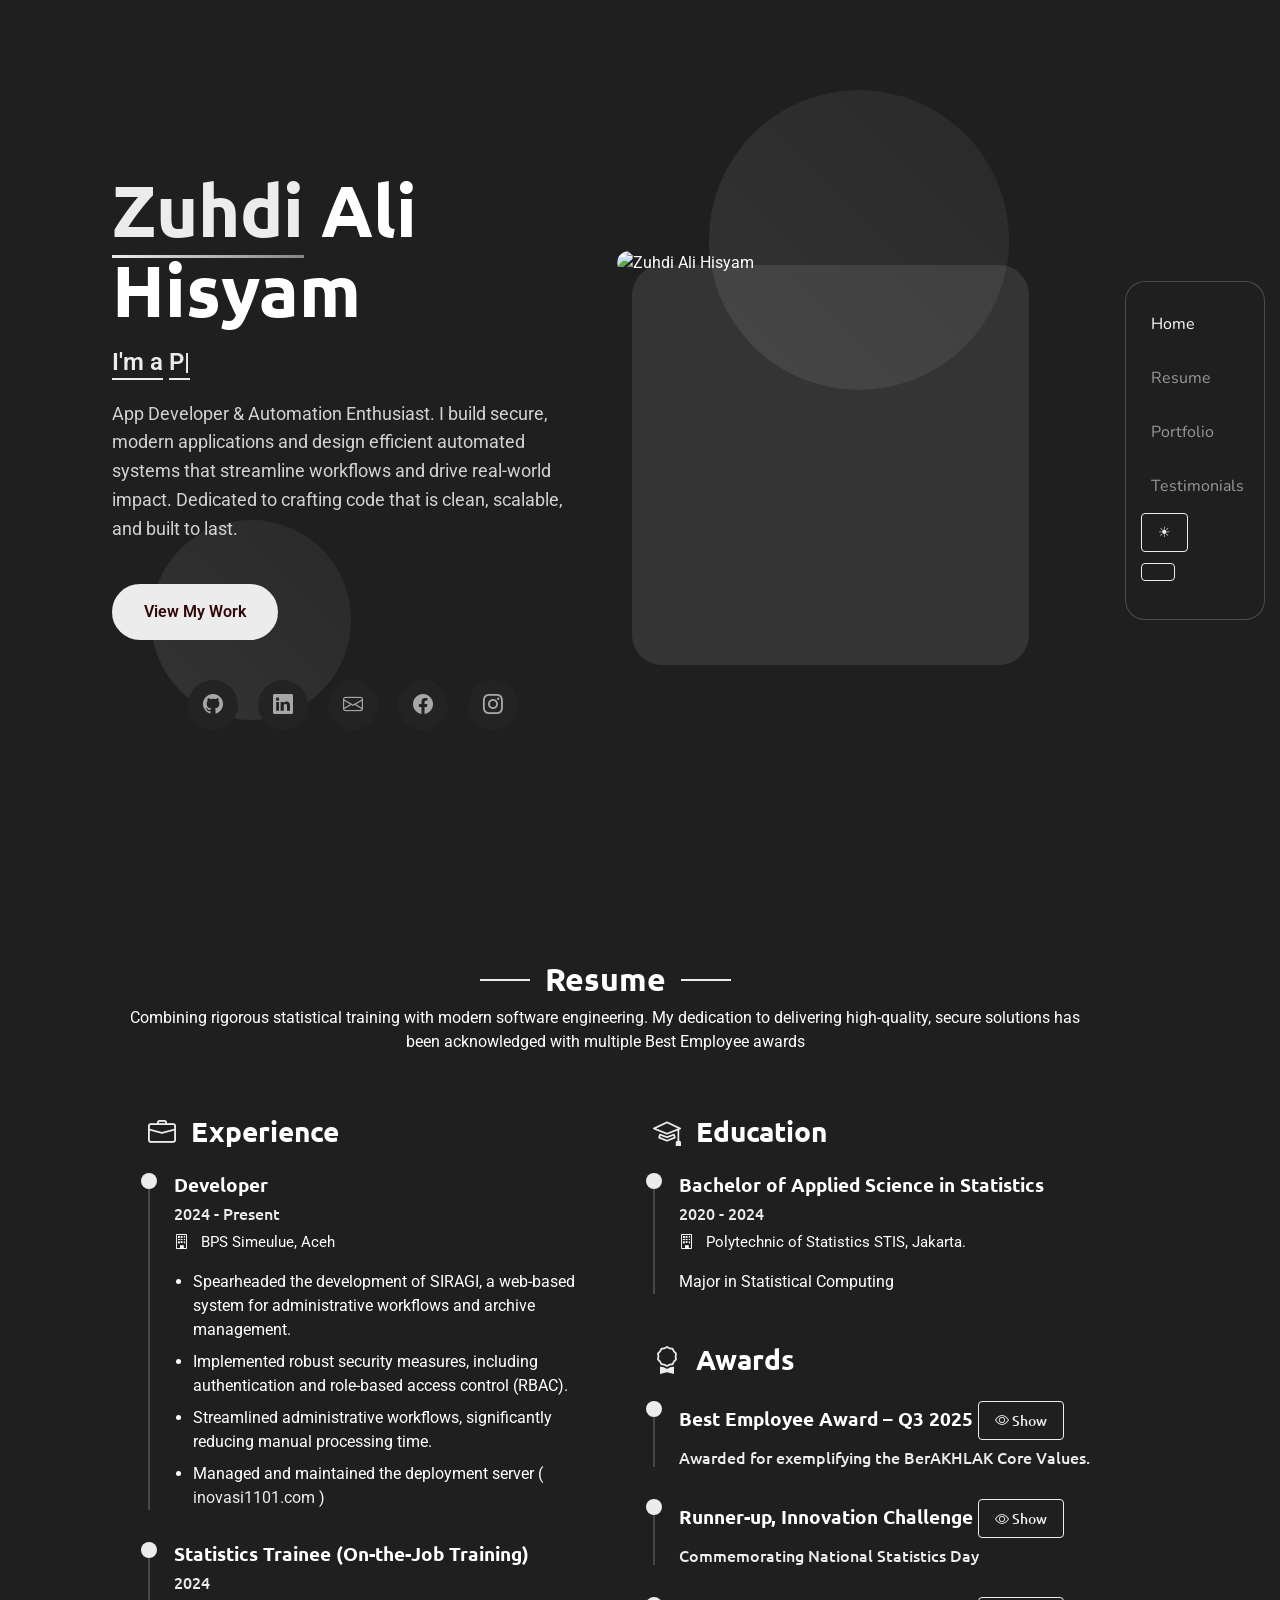
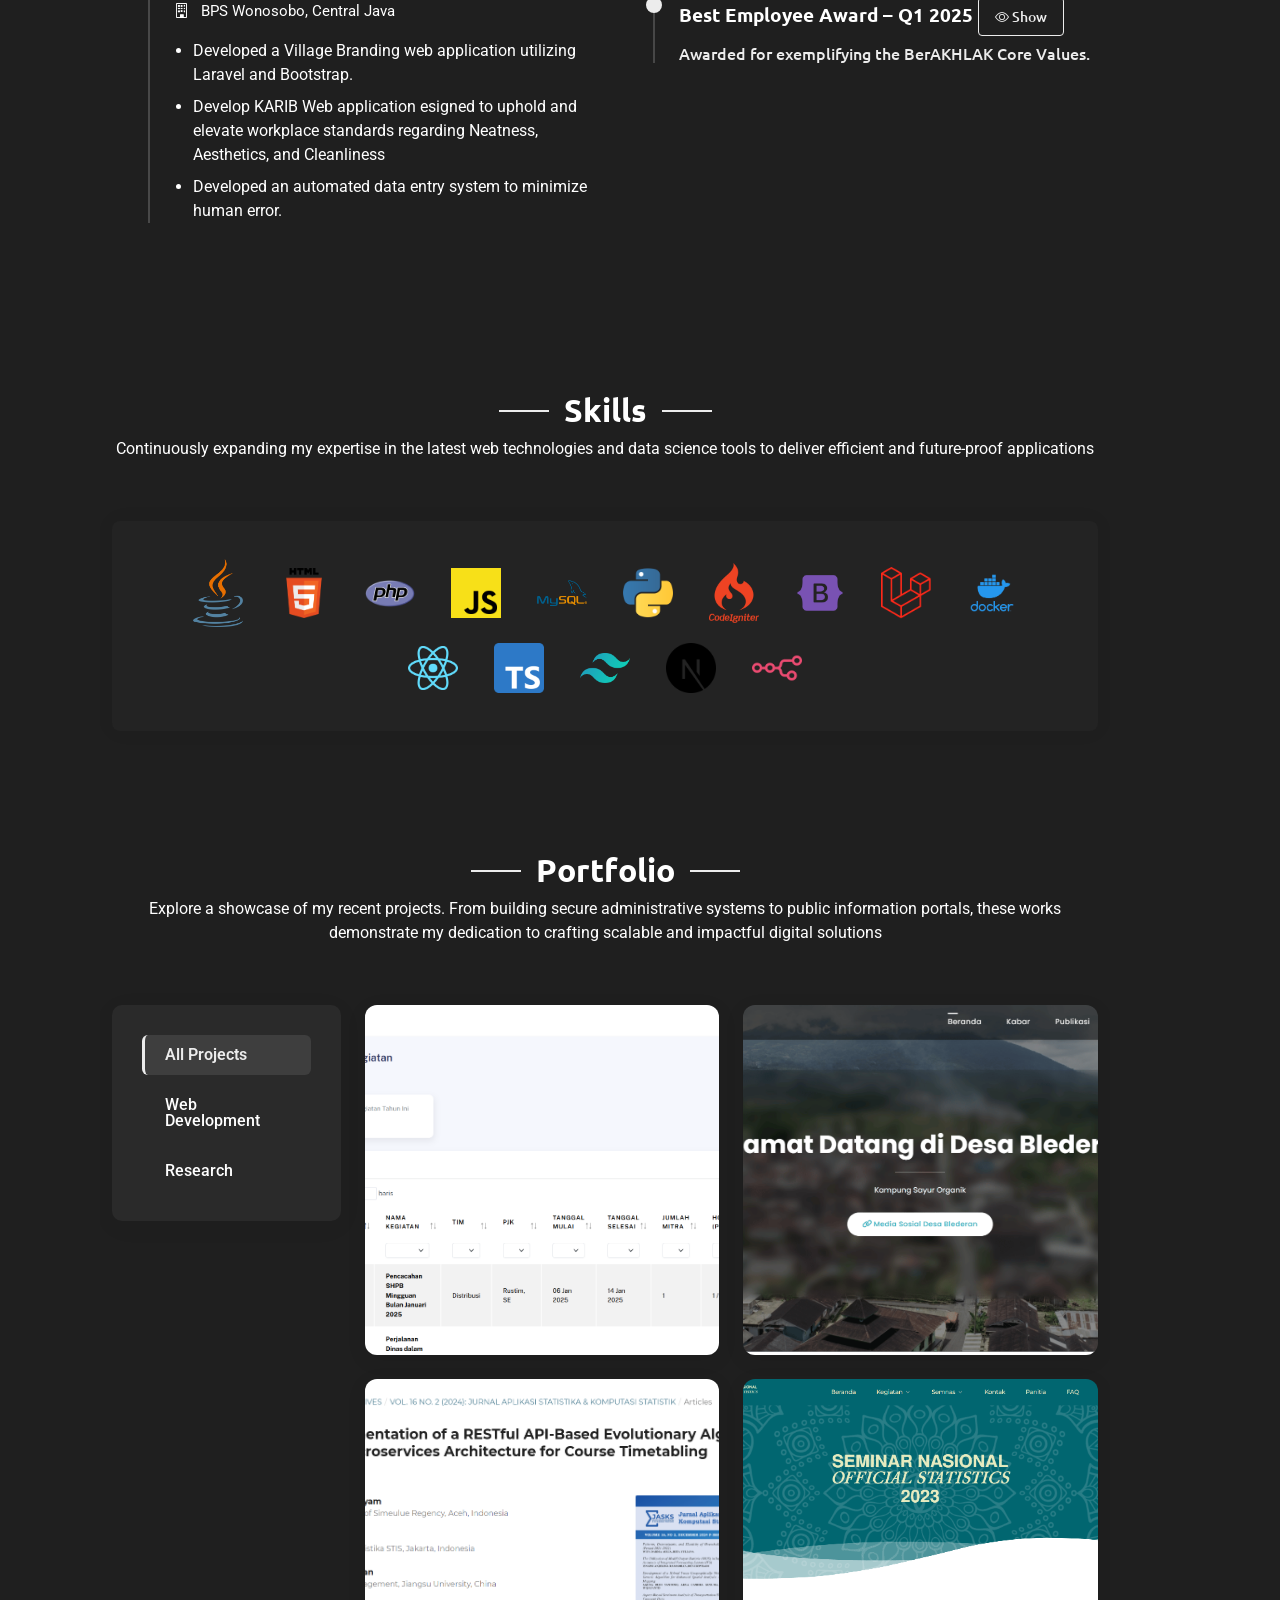
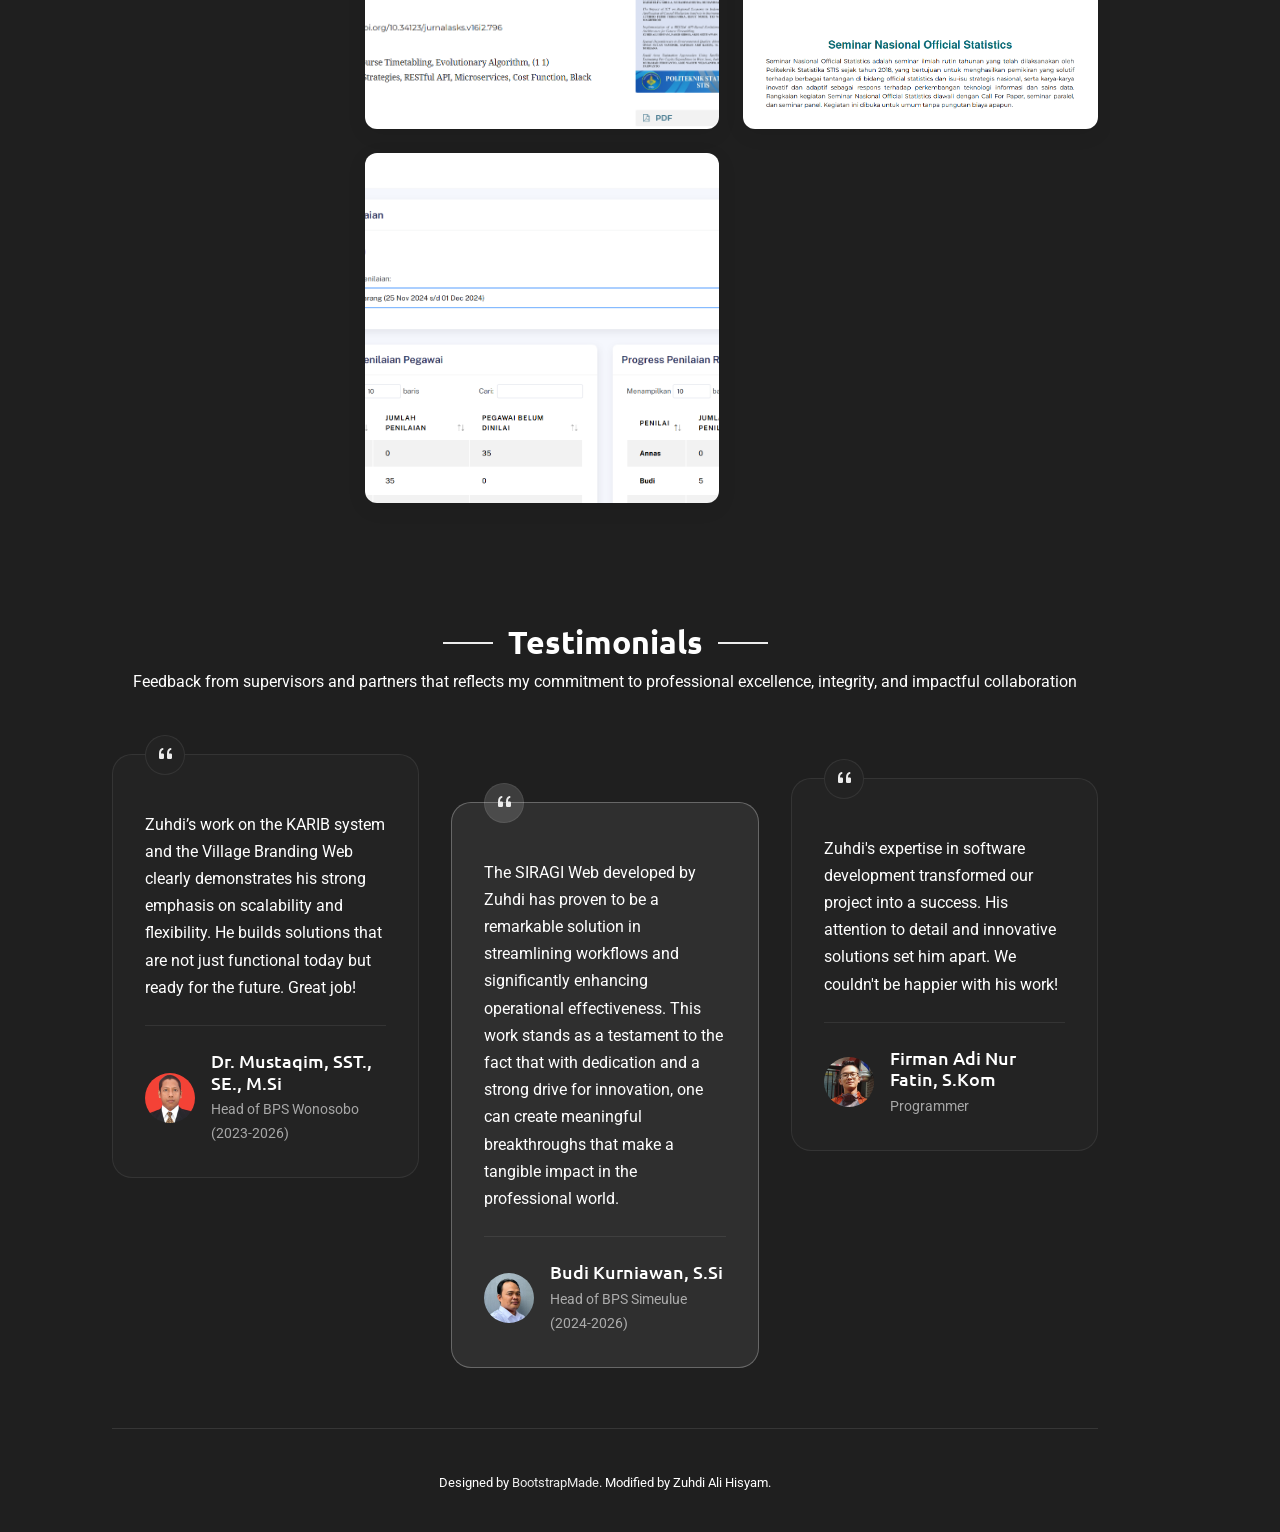
==== index.html @ fedba61b "navbar to the right" ====
<!doctype html>
<html lang="en">
  <head>
    <meta charset="utf-8" />
    <meta content="width=device-width, initial-scale=1.0" name="viewport" />
    <title data-i18n="portfolio_title">Portfolio Zuhdi Ali Hisyam</title>
    <meta name="description" content="" />
    <meta name="keywords" content="" />

    <!-- Favicons -->
    <link href="assets/img/favicon.png" rel="icon" />
    <link href="assets/img/apple-touch-icon.png" rel="apple-touch-icon" />

    <!-- Fonts -->
    <link href="https://fonts.googleapis.com" rel="preconnect" />
    <link href="https://fonts.gstatic.com" rel="preconnect" crossorigin />
    <link
      href="https://fonts.googleapis.com/css2?family=Roboto:ital,wght@0,100;0,300;0,400;0,500;0,700;0,900;1,100;1,300;1,400;1,500;1,700;1,900&family=Ubuntu:ital,wght@0,300;0,400;0,500;0,700;1,300;1,400;1,500;1,700&family=Nunito:ital,wght@0,200;0,300;0,400;0,500;0,600;0,700;0,800;0,900;1,200;1,300;1,400;1,500;1,600;1,700;1,800;1,900&display=swap"
      rel="stylesheet"
    />

    <!-- Vendor CSS Files -->
    <link
      href="assets/vendor/bootstrap/css/bootstrap.min.css"
      rel="stylesheet"
    />
    <link
      href="assets/vendor/bootstrap-icons/bootstrap-icons.css"
      rel="stylesheet"
    />
    <link href="assets/vendor/aos/aos.css" rel="stylesheet" />
    <link
      href="assets/vendor/glightbox/css/glightbox.min.css"
      rel="stylesheet"
    />
    <link href="assets/vendor/swiper/swiper-bundle.min.css" rel="stylesheet" />

    <!-- Main CSS File -->
    <link href="assets/css/main.css" rel="stylesheet" />

    <!-- =======================================================
  * Template Name: SnapFolio
  * Template URL: https://bootstrapmade.com/snapfolio-bootstrap-portfolio-template/
  * Updated: Jul 21 2025 with Bootstrap v5.3.7
  * Author: BootstrapMade.com
  * License: https://bootstrapmade.com/license/
  ======================================================== -->
  </head>

  <body class="index-page">
    <header
      id="header"
      class="header d-flex flex-column justify-content-center"
    >
      <i class="header-toggle d-xl-none bi bi-list"></i>

      <div class="header-container d-flex flex-column align-items-start">
        <nav id="navmenu" class="navmenu">
          <ul>
            <li>
              <a href="#hero" class="active">
                <span data-i18n="home">Home</span></a
              >
            </li>
            <li>
              <a href="#resume"> <span data-i18n="resume">Resume</span></a>
            </li>
            <li>
              <a href="#portfolio">
                <span data-i18n="portfolio">Portfolio</span></a
              >
            </li>
            <li>
              <a href="#testimonials">
                <span data-i18n="testimonials">Testimonials</span>
              </a>
            </li>
            <li>
              <!-- Theme Switcher -->
              <button
                onclick="toggleTheme()"
                id="themeBtn"
                class="btn btn-sm btn-private btn-outline mb-2"
              ></button>
            </li>
            <li>
              <!-- Language Switcher -->
              <button
                onclick="toggleLanguage()"
                id="langBtn"
                class="btn btn-sm btn-private btn-outline"
              ></button>
            </li>
          </ul>
        </nav>
      </div>
    </header>
    <!-- <header
      id="header"
      class="header dark-background d-flex flex-column justify-content-center"
    >
      <i class="header-toggle d-xl-none bi bi-list"></i>

      <div class="header-container d-flex flex-column align-items-start">
        <nav id="navmenu" class="navmenu">
          <ul>
            <li>
              <a href="#hero" class="active"
                ><i class="bi bi-house navicon"></i>Home</a
              >
            </li>
            <li>
              <a href="#resume"
                ><i class="bi bi-file-earmark-text navicon"></i> Resume</a
              >
            </li>
            <li>
              <a href="#portfolio"
                ><i class="bi bi-images navicon"></i> Portfolio</a
              >
            </li>
          </ul>
        </nav>

        <div class="social-links text-center">
          <a
            href="https://mail.google.com/mail/?view=cm&fs=1&to=zuhdialhisyam@gmail.com"
            class="gmail"
            target="_blank"
          >
            <i class="bi bi-envelope"></i>
          </a>
          <a
            href="https://www.facebook.com/profile.php?id=100008071667807"
            target="_blank"
            class="facebook"
            ><i class="bi bi-facebook"></i
          ></a>
          <a
            href="https://www.instagram.com/zuhdialihisyam/"
            class="instagram"
            target="_blank"
            ><i class="bi bi-instagram"></i
          ></a>
          <a
            href="https://www.linkedin.com/in/zuhdiali24/"
            class="linkedin"
            target="_blank"
            ><i class="bi bi-linkedin"></i
          ></a>
        </div>
      </div>
    </header> -->

    <main class="main">
      <!-- Hero Section -->
      <section id="hero" class="hero section">
        <div class="background-elements">
          <div class="bg-circle circle-1"></div>
          <div class="bg-circle circle-2"></div>
        </div>

        <div class="hero-content">
          <div class="container">
            <div class="row align-items-center">
              <div class="col-lg-6" data-aos="fade-right" data-aos-delay="100">
                <div class="hero-text">
                  <h1><span class="accent-text">Zuhdi</span> Ali Hisyam</h1>
                  <!-- <h2>Zuhdi Ali Hisyam</h2> -->
                  <p class="lead">
                    <span data-i18n="im_a">I'm a</span>
                    <span
                      class="typed"
                      data-typed-items="Progammer, App Developer, Automation Enthusiast"
                    ></span>
                  </p>
                  <p class="description" data-i18n="description">
                    App Developer & Automation Enthusiast. I build secure,
                    modern applications and design efficient automated systems
                    that streamline workflows and drive real-world impact.
                    Dedicated to crafting code that is clean, scalable, and
                    built to last.
                  </p>

                  <div class="hero-actions">
                    <a
                      href="#portfolio"
                      class="btn btn-primary"
                      data-i18n="view_my_work"
                      >View My Work</a
                    >
                    <!-- <a href="#contact" class="btn btn-outline">Get In Touch</a> -->
                  </div>

                  <div
                    class="social-links d-flex align-items-center justify-content-center flex-wrap"
                  >
                    <!-- <a href="#"><i class="bi bi-dribbble"></i></a> -->
                    <!-- <a href="#"><i class="bi bi-behance"></i></a> -->
                    <a href="https://github.com/zuhdiali"
                      ><i class="bi bi-github" target="_blank"></i
                    ></a>
                    <a
                      href="https://www.linkedin.com/in/zuhdiali24/"
                      target="_blank"
                      ><i class="bi bi-linkedin"></i
                    ></a>
                    <a
                      href="https://mail.google.com/mail/?view=cm&fs=1&to=zuhdialhisyam@gmail.com"
                      class="gmail"
                      target="_blank"
                    >
                      <i class="bi bi-envelope"></i>
                    </a>
                    <a
                      href="https://www.facebook.com/profile.php?id=100008071667807"
                      target="_blank"
                      class="facebook"
                      ><i class="bi bi-facebook"></i
                    ></a>
                    <a
                      href="https://www.instagram.com/zuhdialihisyam/"
                      class="instagram"
                      target="_blank"
                      ><i class="bi bi-instagram"></i
                    ></a>
                  </div>
                </div>
              </div>

              <div class="col-lg-5" data-aos="fade-left" data-aos-delay="200">
                <div class="hero-visual">
                  <div class="profile-container">
                    <div class="profile-background"></div>
                    <img
                      src="assets/img/profile/profile-zuhdi-2.png"
                      alt="Zuhdi Ali Hisyam"
                      class="profile-image"
                      loading="lazy"
                    />
                  </div>
                </div>
              </div>
            </div>
          </div>
        </div>
      </section>
      <!-- /Hero Section -->

      <!-- Resume Section -->
      <section id="resume" class="resume section">
        <!-- Section Title -->
        <div class="container section-title" data-aos="fade-up">
          <h2 data-i18n="resume">Resume</h2>
          <p data-i18n="resume_description">
            Combining rigorous statistical training with modern software
            engineering. My dedication to delivering high-quality, secure
            solutions has been acknowledged with multiple Best Employee awards
          </p>
        </div>
        <!-- End Section Title -->

        <div class="container" data-aos="fade-up" data-aos-delay="100">
          <div class="row gy-4">
            <!-- Right column with experience and education -->
            <div class="col-lg-6 ps-4 ps-lg-5">
              <!-- Experience Section -->
              <div class="resume-section" data-aos="fade-up">
                <h3>
                  <i class="bi bi-briefcase me-2"></i>
                  <span data-i18n="experience">Experience</span>
                </h3>

                <div class="resume-item">
                  <h4 data-i18n="developer">Developer</h4>
                  <h5 data-i18n="present">2024 - Present</h5>
                  <p class="company">
                    <i class="bi bi-building"></i> BPS Simeulue, Aceh
                  </p>
                  <ul>
                    <li data-i18n="siragi_development">
                      Spearheaded the development of SIRAGI, a web-based system
                      for administrative workflows and archive management.
                    </li>
                    <li data-i18n="siragi_security">
                      Implemented robust security measures, including
                      authentication and role-based access control (RBAC).
                    </li>
                    <li data-i18n="siragi_workflow">
                      Streamlined administrative workflows, significantly
                      reducing manual processing time.
                    </li>
                    <li data-i18n="deployment_server">
                      Managed and maintained the deployment server (
                      <a href="https://inovasi1101.com" target="_blank"
                        >inovasi1101.com</a
                      >
                      )
                    </li>
                  </ul>
                </div>

                <div class="resume-item">
                  <h4 data-i18n="statistics_trainee">
                    Statistics Trainee (On-the-Job Training)
                  </h4>
                  <h5>2024</h5>
                  <p class="company">
                    <i class="bi bi-building"></i> BPS Wonosobo,
                    <span data-i18n="central_java">Central Java</span>
                  </p>
                  <ul>
                    <li data-i18n="village_branding">
                      Developed a Village Branding web application utilizing
                      Laravel and Bootstrap.
                    </li>
                    <li data-i18n="karib_development">
                      Develop KARIB Web application esigned to uphold and
                      elevate workplace standards regarding Neatness,
                      Aesthetics, and Cleanliness
                    </li>

                    <li data-i18n="automated_data_entry">
                      Developed an automated data entry system to minimize human
                      error.
                    </li>
                  </ul>
                </div>
              </div>
            </div>

            <div class="col-lg-6 ps-4 ps-lg-5">
              <!-- Education Section -->
              <div
                class="resume-section"
                data-aos="fade-up"
                data-aos-delay="100"
              >
                <h3>
                  <i class="bi bi-mortarboard me-2"></i>
                  <span data-i18n="education">Education</span>
                </h3>

                <div class="resume-item">
                  <h4 data-i18n="bachelor_statistics">
                    Bachelor of Applied Science in Statistics
                  </h4>
                  <h5>2020 - 2024</h5>
                  <p class="company">
                    <i class="bi bi-building"></i>
                    <span data-i18n="polytechnic_statistics"
                      >Polytechnic of Statistics STIS, Jakarta.</span
                    >
                  </p>
                  <p data-i18n="major_statistical_computing">
                    Major in Statistical Computing
                  </p>
                </div>
              </div>

              <!-- Certifications Section -->
              <div
                class="resume-section"
                data-aos="fade-up"
                data-aos-delay="200"
              >
                <h3>
                  <i class="bi bi-award me-2"></i>
                  <span data-i18n="awards">Awards</span>
                </h3>

                <div class="resume-item">
                  <h4>
                    <span data-i18n="best_employee_q3_2025"
                      >Best Employee Award – Q3 2025</span
                    >
                    <button
                      type="button"
                      class="btn btn-private btn-sm"
                      style="
                        --bs-btn-padding-y: 0.25rem;
                        --bs-btn-padding-x: 0.5rem;
                        --bs-btn-font-size: 0.75rem;
                      "
                      data-bs-toggle="modal"
                      data-bs-target="#TALAK23"
                    >
                      <i class="bi bi-eye"></i>
                      <span data-i18n="show">Show</span>
                    </button>
                  </h4>
                  <h5 data-i18n="awarded_berakhlak">
                    Awarded for exemplifying the BerAKHLAK Core Values.
                  </h5>
                  <!-- Modal -->
                  <div
                    class="modal fade"
                    id="TALAK23"
                    tabindex="-1"
                    aria-labelledby="TALAK23Label"
                    aria-hidden="true"
                  >
                    <div class="modal-dialog">
                      <div class="modal-content">
                        <div class="modal-header">
                          <h1
                            class="modal-title fs-5 text-dark"
                            id="TALAK23Label"
                            data-i18n="best_employee_q3_2025"
                          >
                            Best Employee Award – Q3 2025
                          </h1>
                          <button
                            type="button"
                            class="btn-close"
                            data-bs-dismiss="modal"
                            aria-label="Close"
                          ></button>
                        </div>
                        <div class="modal-body">
                          <img
                            src="assets/img/award/talak-2.3.jpg"
                            alt="Award"
                            class="award-img w-100"
                            loading="lazy"
                          />
                        </div>
                      </div>
                    </div>
                  </div>
                </div>

                <div class="resume-item">
                  <h4>
                    <span data-i18n="runner_up_innovation_challenge"
                      >Runner-up, Innovation Challenge</span
                    >
                    <button
                      type="button"
                      class="btn btn-private btn-sm"
                      style="
                        --bs-btn-padding-y: 0.25rem;
                        --bs-btn-padding-x: 0.5rem;
                        --bs-btn-font-size: 0.75rem;
                      "
                      data-bs-toggle="modal"
                      data-bs-target="#hsn2025"
                    >
                      <i class="bi bi-eye"></i>
                      <span data-i18n="show">Show</span>
                    </button>
                  </h4>
                  <h5 data-i18n="commemorating_national_statistics_day">
                    Commemorating National Statistics Day
                  </h5>
                  <!-- Modal -->
                  <div
                    class="modal fade"
                    id="hsn2025"
                    tabindex="-1"
                    aria-labelledby="hsn2025Label"
                    aria-hidden="true"
                  >
                    <div class="modal-dialog">
                      <div class="modal-content">
                        <div class="modal-header">
                          <h1
                            class="modal-title fs-5 text-dark"
                            id="hsn2025Label"
                            data-i18n="runner_up_innovation_challenge"
                          >
                            Runner-up, Innovation Challenge
                          </h1>
                          <button
                            type="button"
                            class="btn-close"
                            data-bs-dismiss="modal"
                            aria-label="Close"
                          ></button>
                        </div>
                        <div class="modal-body">
                          <img
                            src="assets/img/award/inovator.jpg"
                            alt="Award"
                            class="award-img w-100"
                            loading="lazy"
                          />
                          <img
                            src="assets/img/award/inovator-siragi.jpg"
                            alt="Award"
                            class="award-img w-100"
                            loading="lazy"
                          />
                        </div>
                      </div>
                    </div>
                  </div>
                </div>

                <div class="resume-item">
                  <h4>
                    <span data-i18n="best_employee_q1_2025"
                      >Best Employee Award – Q1 2025</span
                    >

                    <button
                      type="button"
                      class="btn btn-private btn-sm"
                      style="
                        --bs-btn-padding-y: 0.25rem;
                        --bs-btn-padding-x: 0.5rem;
                        --bs-btn-font-size: 0.75rem;
                      "
                      data-bs-toggle="modal"
                      data-bs-target="#TALAK21"
                    >
                      <i class="bi bi-eye"></i>
                      <span data-i18n="show">Show</span>
                    </button>
                  </h4>
                  <h5
                    data-i18n="awarded_for_exemplifying_the_berakhlak_core_values"
                  >
                    Awarded for exemplifying the BerAKHLAK Core Values.
                  </h5>
                  <!-- Modal -->
                  <div
                    class="modal fade"
                    id="TALAK21"
                    tabindex="-1"
                    aria-labelledby="TALAK21Label"
                    aria-hidden="true"
                  >
                    <div class="modal-dialog">
                      <div class="modal-content">
                        <div class="modal-header">
                          <h1
                            class="modal-title fs-5 text-dark"
                            id="TALAK21Label"
                            data-i18n="best_employee_q1_2025"
                          >
                            Best Employee Award – Q1 2025
                          </h1>
                          <button
                            type="button"
                            class="btn-close"
                            data-bs-dismiss="modal"
                            aria-label="Close"
                          ></button>
                        </div>
                        <div class="modal-body">
                          <img
                            src="assets/img/award/talak-2.1.jpg"
                            alt="Award"
                            class="award-img w-100"
                            loading="lazy"
                          />
                        </div>
                      </div>
                    </div>
                  </div>
                </div>
              </div>
            </div>
          </div>
        </div>
      </section>
      <!-- /Resume Section -->

      <!-- Skills Section -->
      <section id="skills" class="skills section">
        <!-- Section Title -->
        <div class="container section-title" data-aos="fade-up">
          <h2 data-i18n="skills">Skills</h2>
          <p data-i18n="skills_description">
            Continuously expanding my expertise in the latest web technologies
            and data science tools to deliver efficient and future-proof
            applications
          </p>
        </div>
        <!-- End Section Title -->

        <div class="container" data-aos="fade-up" data-aos-delay="100">
          <div class="row">
            <div class="col">
              <div
                class="skills-category"
                data-aos="fade-up"
                data-aos-delay="200"
              >
                <div class="skills-animation">
                  <div
                    class="skill-item d-flex flex-wrap align-items-center justify-content-center"
                  >
                    <div class="hover-putih" data-name="Java">
                      <img
                        src="assets/img/logo/java.png"
                        alt="Java"
                        style="width: 50px"
                        loading="lazy"
                      />
                    </div>

                    <div class="hover-putih" data-name="HTML">
                      <img
                        src="assets/img/logo/html.png"
                        alt="HTML"
                        style="width: 50px"
                        loading="lazy"
                      />
                    </div>

                    <div class="hover-putih" data-name="PHP">
                      <img
                        src="assets/img/logo/php.png"
                        alt="PHP"
                        style="width: 50px"
                        loading="lazy"
                      />
                    </div>
                    <div class="hover-putih" data-name="JavaScript">
                      <img
                        src="assets/img/logo/js.png"
                        alt="JavaScript"
                        style="width: 50px"
                        loading="lazy"
                      />
                    </div>
                    <div class="hover-putih" data-name="mySQL">
                      <img
                        src="assets/img/logo/mysql.png"
                        alt="mySQL"
                        style="width: 50px"
                        loading="lazy"
                      />
                    </div>
                    <div class="hover-putih" data-name="Python">
                      <img
                        src="assets/img/logo/python.png"
                        alt="Python"
                        style="width: 50px"
                        loading="lazy"
                      />
                    </div>
                    <div class="hover-putih" data-name="CodeIgniter">
                      <img
                        src="assets/img/logo/ci.png"
                        alt="CodeIgniter"
                        style="width: 50px"
                        loading="lazy"
                      />
                    </div>
                    <div class="hover-putih" data-name="Bootstrap">
                      <img
                        src="assets/img/logo/bootstrap.png"
                        alt="Bootstrap"
                        style="width: 50px"
                        loading="lazy"
                      />
                    </div>
                    <div class="hover-putih" data-name="Laravel">
                      <img
                        src="assets/img/logo/laravel.png"
                        alt="Laravel"
                        style="width: 50px"
                        loading="lazy"
                      />
                    </div>
                    <div class="hover-putih" data-name="Docker">
                      <img
                        src="assets/img/logo/docker.png"
                        alt="Docker"
                        style="width: 50px"
                        loading="lazy"
                      />
                    </div>
                    <div class="hover-putih" data-name="ReactJS">
                      <img
                        src="assets/img/logo/react.png"
                        alt="ReactJS"
                        style="width: 50px"
                        loading="lazy"
                      />
                    </div>
                    <div class="hover-putih" data-name="TypeScript">
                      <img
                        src="assets/img/logo/ts.png"
                        alt="TypeScript"
                        style="width: 50px"
                        loading="lazy"
                      />
                    </div>
                    <div class="hover-putih" data-name="Tailwind CSS">
                      <img
                        src="assets/img/logo/tailwind.png"
                        alt="Tailwind CSS"
                        style="width: 50px"
                        loading="lazy"
                      />
                    </div>
                    <div class="hover-putih" data-name="NextJS">
                      <img
                        src="assets/img/logo/nextjs.png"
                        alt="NextJS"
                        style="width: 50px"
                        loading="lazy"
                      />
                    </div>
                    <div class="hover-putih" data-name="n8n">
                      <img
                        src="assets/img/logo/n8n.png"
                        alt="n8n"
                        style="width: 50px"
                        loading="lazy"
                      />
                    </div>
                  </div>
                </div>
              </div>
              <!-- End Frontend Skills -->
            </div>
          </div>
        </div>
      </section>
      <!-- /Skills Section -->

      <!-- Portfolio Section -->
      <section id="portfolio" class="portfolio section">
        <!-- Section Title -->
        <div class="container section-title" data-aos="fade-up">
          <h2 data-i18n="portfolio">Portfolio</h2>
          <p data-i18n="portfolio_description">
            Explore a showcase of my recent projects. From building secure
            administrative systems to public information portals, these works
            demonstrate my dedication to crafting scalable and impactful digital
            solutions
          </p>
        </div>
        <!-- End Section Title -->

        <div class="container" data-aos="fade-up" data-aos-delay="100">
          <div
            class="isotope-layout"
            data-default-filter="*"
            data-layout="masonry"
            data-sort="original-order"
          >
            <div class="row">
              <div class="col-lg-3 filter-sidebar">
                <div
                  class="filters-wrapper"
                  data-aos="fade-right"
                  data-aos-delay="150"
                >
                  <ul class="portfolio-filters isotope-filters">
                    <li
                      data-filter="*"
                      class="filter-active"
                      data-i18n="all_projects"
                    >
                      All Projects
                    </li>
                    <li
                      data-filter=".filter-web-development"
                      data-i18n="web_development"
                    >
                      Web Development
                    </li>
                    <li data-filter=".filter-research" data-i18n="research">
                      Research
                    </li>
                    <!-- <li data-filter=".filter-automotive" data-i18n="automotive">
                      Automotive
                    </li> 
                    <li data-filter=".filter-nature" data-i18n="nature">
                      Nature 
                    </li> -->
                  </ul>
                </div>
              </div>

              <div class="col-lg-9">
                <div
                  class="row gy-4 portfolio-container isotope-container"
                  data-aos="fade-up"
                  data-aos-delay="200"
                >
                  <div
                    class="col-lg-6 col-md-6 portfolio-item isotope-item filter-web-development"
                  >
                    <div class="portfolio-wrap">
                      <img
                        src="assets/img/portfolio/siragi/siragi-(2).png"
                        class="img-fluid"
                        alt="Portfolio Image"
                        loading="lazy"
                      />
                      <div class="portfolio-info">
                        <div class="content">
                          <span class="category" data-i18n="web_development">
                            Web Development
                          </span>
                          <h4 class="text-white" data-i18n="siragi_web">
                            SIRAGI Web
                          </h4>
                          <div class="portfolio-links">
                            <a
                              href="assets/img/portfolio/siragi/siragi-(2).png"
                              class="glightbox"
                              title="SIRAGI Web"
                              ><i class="bi bi-plus-lg"></i
                            ></a>
                            <a href="detail-siragi.html" title="More Details"
                              ><i class="bi bi-arrow-right"></i
                            ></a>
                          </div>
                        </div>
                      </div>
                    </div>
                  </div>
                  <!-- End Portfolio Item -->

                  <div
                    class="col-lg-6 col-md-6 portfolio-item isotope-item filter-web-development"
                  >
                    <div class="portfolio-wrap">
                      <img
                        src="assets/img/portfolio/web-desa/web-desa.png"
                        class="img-fluid"
                        alt="Portfolio Image"
                        loading="lazy"
                      />
                      <div class="portfolio-info">
                        <div class="content">
                          <span class="category" data-i18n="web_development">
                            Web Development
                          </span>
                          <h4
                            class="text-white"
                            data-i18n="village_branding_web"
                          >
                            Village Branding Web
                          </h4>
                          <div class="portfolio-links">
                            <a
                              href="assets/img/portfolio/web-desa/web-desa.png"
                              class="glightbox"
                              title="Village Branding Web"
                              ><i class="bi bi-plus-lg"></i
                            ></a>
                            <a href="detail-web-desa.html" title="More Details"
                              ><i class="bi bi-arrow-right"></i
                            ></a>
                          </div>
                        </div>
                      </div>
                    </div>
                  </div>
                  <!-- End Portfolio Item -->

                  <div
                    class="col-lg-6 col-md-6 portfolio-item isotope-item filter-research"
                  >
                    <div class="portfolio-wrap">
                      <img
                        src="assets/img/portfolio/jurnal/jasks16.2.png"
                        class="img-fluid"
                        alt="Portfolio Image"
                        loading="lazy"
                      />
                      <div class="portfolio-info">
                        <div class="content">
                          <span class="category" data-i18n="research">
                            Research
                          </span>
                          <h4 class="text-white" data-i18n="research_project">
                            Implementation of a RESTful API-Based Evolutionary
                            Algorithm in a Microservices Architecture for Course
                            Timetabling
                          </h4>
                          <div class="portfolio-links">
                            <a
                              href="assets/img/portfolio/jurnal/jasks16.2.png"
                              class="glightbox"
                              title="Implementation of a RESTful API-Based Evolutionary Algorithm in a Microservices Architecture for Course Timetabling"
                              ><i class="bi bi-plus-lg"></i
                            ></a>
                            <a
                              href="https://jurnal.stis.ac.id/index.php/jurnalasks/article/view/796"
                              title="More Details"
                              target="_blank"
                              ><i class="bi bi-arrow-right"></i
                            ></a>
                          </div>
                        </div>
                      </div>
                    </div>
                  </div>
                  <!-- End Portfolio Item -->

                  <div
                    class="col-lg-6 col-md-6 portfolio-item isotope-item filter-web-development"
                  >
                    <div class="portfolio-wrap">
                      <img
                        src="assets/img/portfolio/semnas/semnas-2023.png"
                        class="img-fluid"
                        alt="Portfolio Image"
                        loading="lazy"
                      />
                      <div class="portfolio-info">
                        <div class="content">
                          <span class="category" data-i18n="web_development">
                            Web Development
                          </span>
                          <h4
                            class="text-white"
                            data-i18n="official_statistics_national_seminar_2023"
                          >
                            Official Statistics National Seminar 2023
                          </h4>
                          <div class="portfolio-links">
                            <a
                              href="assets/img/portfolio/semnas/semnas-2023.png"
                              class="glightbox"
                              title="Official Statistics National Seminar 2023"
                              ><i class="bi bi-plus-lg"></i
                            ></a>
                            <a
                              href="https://semnas.stis.ac.id/2023"
                              title="More Details"
                              target="_blank"
                              ><i class="bi bi-arrow-right"></i
                            ></a>
                          </div>
                        </div>
                      </div>
                    </div>
                  </div>
                  <!-- End Portfolio Item -->

                  <div
                    class="col-lg-6 col-md-6 portfolio-item isotope-item filter-web-development"
                  >
                    <div class="portfolio-wrap">
                      <img
                        src="assets/img/portfolio/karib/karib.png"
                        class="img-fluid"
                        alt="Portfolio Image"
                        loading="lazy"
                      />
                      <div class="portfolio-info">
                        <div class="content">
                          <span class="category" data-i18n="web_development">
                            Web Development
                          </span>
                          <h4 class="text-white" data-i18n="karib_web">
                            KARIB Web
                          </h4>
                          <div class="portfolio-links">
                            <a
                              href="assets/img/portfolio/karib/karib.png"
                              class="glightbox"
                              title="KARIB Web"
                              ><i class="bi bi-plus-lg"></i
                            ></a>
                            <a href="detail-karib.html" title="More Details"
                              ><i class="bi bi-arrow-right"></i
                            ></a>
                          </div>
                        </div>
                      </div>
                    </div>
                  </div>
                  <!-- End Portfolio Item -->
                </div>
                <!-- End Portfolio Container -->
              </div>
            </div>
          </div>
        </div>
      </section>
      <!-- /Portfolio Section -->

      <!-- Testimonials Section -->
      <section id="testimonials" class="testimonials section">
        <!-- Section Title -->
        <div class="container section-title" data-aos="fade-up">
          <h2 data-i18n="testimonials">Testimonials</h2>
          <p data-i18n="testimonials_description">
            Feedback from supervisors and partners that reflects my commitment
            to professional excellence, integrity, and impactful collaboration
          </p>
        </div>
        <!-- End Section Title -->

        <div class="container">
          <div class="testimonial-masonry">
            <div
              class="testimonial-item"
              data-aos="fade-up"
              data-aos-delay="150"
            >
              <div class="testimonial-content">
                <div class="quote-pattern">
                  <i class="bi bi-quote"></i>
                </div>
                <p data-i18n="testimonial_mustaqim">
                  Zuhdi’s work on the KARIB system and the Village Branding Web
                  clearly demonstrates his strong emphasis on scalability and
                  flexibility. He builds solutions that are not just functional
                  today but ready for the future. Great job!
                </p>
                <div class="client-info">
                  <div class="client-image">
                    <img
                      src="assets/img/person/mustaqim.jpg"
                      alt="Client"
                      loading="lazy"
                    />
                  </div>
                  <div class="client-details">
                    <h3>Dr. Mustaqim, SST., SE., M.Si</h3>
                    <span class="position" data-i18n="jabatan_mustaqim">
                      Head of BPS Wonosobo (2023-2026)
                    </span>
                  </div>
                </div>
              </div>
            </div>

            <div
              class="testimonial-item highlight"
              data-aos="fade-up"
              data-aos-delay="100"
            >
              <div class="testimonial-content">
                <div class="quote-pattern">
                  <i class="bi bi-quote"></i>
                </div>
                <p data-i18n="testimonial_budi">
                  The SIRAGI Web developed by Zuhdi has proven to be a
                  remarkable solution in streamlining workflows and
                  significantly enhancing operational effectiveness. This work
                  stands as a testament to the fact that with dedication and a
                  strong drive for innovation, one can create meaningful
                  breakthroughs that make a tangible impact in the professional
                  world.
                </p>
                <div class="client-info">
                  <div class="client-image">
                    <img
                      src="assets/img/person/budi.jpg"
                      alt="Client"
                      loading="lazy"
                    />
                  </div>
                  <div class="client-details">
                    <h3>Budi Kurniawan, S.Si</h3>
                    <span class="position" data-i18n="jabatan_budi">
                      Head of BPS Simeulue (2024-2026)
                    </span>
                  </div>
                </div>
              </div>
            </div>

            <div
              class="testimonial-item"
              data-aos="fade-up"
              data-aos-delay="200"
            >
              <div class="testimonial-content">
                <div class="quote-pattern">
                  <i class="bi bi-quote"></i>
                </div>
                <p data-i18n="testimonial_firman">
                  Zuhdi's expertise in software development transformed our
                  project into a success. His attention to detail and innovative
                  solutions set him apart. We couldn't be happier with his work!
                </p>
                <div class="client-info">
                  <div class="client-image">
                    <img
                      src="assets/img/person/firman.jpg"
                      alt="Client"
                      loading="lazy"
                    />
                  </div>
                  <div class="client-details">
                    <h3>Firman Adi Nur Fatin, S.Kom</h3>
                    <span class="position" data-i18n="programmer">
                      Programmer
                    </span>
                  </div>
                </div>
              </div>
            </div>
          </div>
        </div>
      </section>
      <!-- /Testimonials Section -->
    </main>

    <footer id="footer" class="footer position-relative">
      <div class="container">
        <div class="copyright text-center"></div>
        <div class="credits">
          <!-- All the links in the footer should remain intact. -->
          <!-- You can delete the links only if you've purchased the pro version. -->
          <!-- Licensing information: https://bootstrapmade.com/license/ -->
          <!-- Purchase the pro version with working PHP/AJAX contact form: [buy-url] -->
          <span data-i18n="designed_by">Designed by</span>
          <a href="https://bootstrapmade.com/">BootstrapMade</a>.
          <span data-i18n="modified_by">Modified by</span> Zuhdi Ali Hisyam.
        </div>
      </div>
    </footer>

    <!-- Scroll Top -->
    <a
      href="#"
      id="scroll-top"
      class="scroll-top d-flex align-items-center justify-content-center"
      ><i class="bi bi-arrow-up-short"></i
    ></a>

    <!-- Preloader -->
    <div id="preloader"></div>

    <!-- Vendor JS Files -->
    <script src="assets/vendor/bootstrap/js/bootstrap.bundle.min.js"></script>
    <script src="assets/vendor/php-email-form/validate.js"></script>
    <script src="assets/vendor/aos/aos.js"></script>
    <script src="assets/vendor/typed.js/typed.umd.js"></script>
    <script src="assets/vendor/purecounter/purecounter_vanilla.js"></script>
    <script src="assets/vendor/waypoints/noframework.waypoints.js"></script>
    <script src="assets/vendor/isotope-layout/isotope.pkgd.min.js"></script>
    <script src="assets/vendor/imagesloaded/imagesloaded.pkgd.min.js"></script>
    <script src="assets/vendor/glightbox/js/glightbox.min.js"></script>
    <script src="assets/vendor/swiper/swiper-bundle.min.js"></script>

    <!-- Main JS File -->
    <script src="assets/js/main.js"></script>

    <!-- Translation Data -->
    <script>
      const translations = {
        id: {
          portfolio_title: "Portfolio Zuhdi Ali Hisyam",
          home: "Beranda",
          im_a: "Saya seorang",
          description:
            "Pengembang Aplikasi & Penggiat Otomasi. Saya membangun aplikasi modern yang aman dan merancang sistem otomasi yang efisien untuk menyederhanakan alur kerja serta memberikan dampak nyata. Berdedikasi dalam menghasilkan kode yang bersih, skalabel, dan dirancang untuk jangka panjang.",
          view_my_work: "Lihat Karya Saya",
          resume: "Ringkasan",
          resume_description:
            "Berlandaskan fondasi yang kuat dalam prinsip-prinsip rekayasa perangkat lunak modern. Komitmen saya yang teguh dalam menghadirkan solusi berkualitas tinggi, aman, dan skalabel telah mendapat pengakuan melalui berbagai penghargaan Karyawan Terbaik.",
          experience: "Pengalaman",
          present: "2024 - Sekarang",
          developer: "Pengembang",
          siragi_development:
            "Memimpin pengembangan SIRAGI, sebuah sistem berbasis web untuk alur kerja administratif dan manajemen arsip.",
          siragi_security:
            "Menerapkan langkah-langkah keamanan yang kuat, termasuk autentikasi dan kontrol akses berbasis peran (RBAC).",
          siragi_workflow:
            "Menyederhanakan alur kerja administratif sehingga secara signifikan mengurangi waktu pemrosesan manual.",
          deployment_server: "Mengelola dan memelihara server deployment",
          statistics_trainee: "Trainee Statistik (Praktik Kerja Lapangan)",
          central_java: "Jawa Tengah",
          village_branding:
            "Mengembangkan aplikasi web Branding Desa menggunakan Laravel dan Bootstrap.",
          karib_development:
            "Mengembangkan aplikasi web KARIB yang dirancang untuk menjaga dan meningkatkan standar lingkungan kerja dalam hal Kerapian, Keindahan, dan Kebersihan.",
          automated_data_entry:
            "Mengembangkan sistem entri data otomatis untuk meminimalkan kesalahan manusia.",
          education: "Pendidikan",
          bachelor_statistics: "Sarjana Terapan Statistika",
          polytechnic_statistics: "Politeknik Statistika STIS, Jakarta.",
          major_statistical_computing: "Program Studi Komputasi Statistik",
          awards: "Penghargaan",
          best_employee_q3_2025: "Penghargaan Karyawan Terbaik – Q3 2025",
          awarded_berakhlak:
            "Diberikan atas penerapan Nilai-Nilai Inti BerAKHLAK.",
          runner_up_innovation_challenge: "Juara II, Lomba Inovasi",
          commemorating_national_statistics_day:
            "Dalam Rangka Hari Statistik Nasional",
          best_employee_q1_2025: "Penghargaan Karyawan Terbaik – Q1 2025",
          awarded_for_exemplifying_the_berakhlak_core_values:
            "Diberikan atas penerapan Nilai-Nilai Inti BerAKHLAK.",
          show: "Tampilkan",
          skills: "Keahlian",
          skills_description:
            "Terus mengembangkan keahlian dalam teknologi web terkini untuk menghadirkan aplikasi yang efisien dan siap menghadapi tantangan masa depan.",
          portfolio: "Portofolio",
          portfolio_description:
            "Jelajahi kumpulan proyek terbaru saya. Mulai dari membangun sistem administratif yang aman hingga portal informasi publik, karya-karya ini mencerminkan dedikasi saya dalam menciptakan solusi digital yang skalabel dan berdampak nyata.",
          all_projects: "Semua Proyek",
          web_development: "Pengembangan Web",
          research: "Penelitian",
          siragi_web: "Web SIRAGI",
          village_branding_web: "Web Branding Desa",
          research_project:
            "Implementasi Algoritma Evolusioner Berbasis RESTful API dalam Arsitektur Microservices untuk Penjadwalan Mata Kuliah",
          official_statistics_national_seminar_2023:
            "Seminar Nasional Statistik Resmi 2023",
          karib_web: "Web KARIB",
          testimonials: "Testimoni",
          testimonials_description:
            "Masukan dari para atasan dan mitra yang mencerminkan komitmen saya terhadap profesionalisme, integritas, dan kolaborasi yang berdampak.",
          testimonial_budi:
            "Web SIRAGI yang dikembangkan oleh Zuhdi terbukti mampu menyederhanakan proses kerja sekaligus meningkatkan efektivitas secara signifikan. Karya ini menjadi bukti nyata bahwa dengan dedikasi dan kemauan yang kuat, seseorang dapat menciptakan terobosan inovatif yang membawa dampak nyata bagi dunia profesional.",
          jabatan_budi: "Kepala BPS Simeulue (2024-2026)",
          testimonial_mustaqim:
            "Karya Zuhdi pada sistem KARIB dan Web Branding Desa dengan jelas mencerminkan penekanannya yang kuat terhadap skalabilitas dan fleksibilitas. Ia membangun solusi yang tidak hanya fungsional untuk saat ini, tetapi juga siap menghadapi tantangan di masa mendatang. Kerja yang luar biasa!",
          jabatan_mustaqim: "Kepala BPS Wonosobo (2023-2026)",
          testimonial_firman:
            "Keahlian Zuhdi dalam pengembangan perangkat lunak telah membawa proyek kami menuju kesuksesan yang luar biasa. Perhatiannya terhadap detail serta solusi inovatif yang ia hadirkan menjadikannya sosok yang benar-benar menonjol di bidangnya. Kami sangat puas dan bangga dengan hasil kerja yang telah ia berikan!",
          programmer: "Programmer",
          designed_by: "Dirancang oleh",
          modified_by: "Dimodifikasi oleh",
        },
        en: {
          portfolio_title: "Portfolio Zuhdi Ali Hisyam",
          home: "Home",
          im_a: "I'm a",
          description:
            "App Developer & Automation Enthusiast. I build secure, modern applications and design efficient automated systems that streamline workflows and drive real-world impact. Dedicated to crafting code that is clean, scalable, and built to last.",
          view_my_work: "View My Work",
          resume: "Resume",
          resume_description:
            "Driven by a strong foundation in modern software engineering principles. My unwavering commitment to delivering high-quality, secure, and scalable solutions has been recognized through multiple Best Employee awards.",
          experience: "Experience",
          present: "2024 - Present",
          developer: "Developer",
          siragi_development:
            "Spearheaded the development of SIRAGI, a web-based system for administrative workflows and archive management.",
          siragi_security:
            "Implemented robust security measures, including authentication and role-based access control (RBAC).",
          siragi_workflow:
            "Streamlined administrative workflows, significantly reducing manual processing time.",
          deployment_server: "Managed and maintained the deployment server",
          statistics_trainee: "Statistics Trainee (On-the-Job Training)",
          central_java: "Central Java",
          village_branding:
            "Developed a Village Branding web application utilizing Laravel and Bootstrap.",
          karib_development:
            "Develop KARIB Web application designed to uphold and elevate workplace standards regarding Neatness, Aesthetics, and Cleanliness",
          automated_data_entry:
            "Developed an automated data entry system to minimize human error.",
          education: "Education",
          bachelor_statistics: "Bachelor of Applied Science in Statistics",
          polytechnic_statistics: "Polytechnic of Statistics STIS, Jakarta.",
          major_statistical_computing: "Major in Statistical Computing",
          awards: "Awards",
          best_employee_q3_2025: "Best Employee Award – Q3 2025",
          awarded_berakhlak:
            "Awarded for exemplifying the BerAKHLAK Core Values.",
          runner_up_innovation_challenge: "Runner-up, Innovation Challenge",
          commemorating_national_statistics_day:
            "Commemorating National Statistics Day",
          best_employee_q1_2025: "Best Employee Award – Q1 2025",
          awarded_for_exemplifying_the_berakhlak_core_values:
            "Awarded for exemplifying the BerAKHLAK Core Values.",
          show: "Show",
          skills: "Skills",
          skills_description:
            "Continuously expanding my expertise in the latest web technologies and data science tools to deliver efficient and future-proof applications",
          portfolio: "Portfolio",
          portfolio_description:
            "Explore a showcase of my recent projects. From building secure administrative systems to public information portals, these works demonstrate my dedication to crafting scalable and impactful digital solutions",
          all_projects: "All Projects",
          web_development: "Web Development",
          research: "Research",
          siragi_web: "SIRAGI Web",
          village_branding_web: "Village Branding Web",
          research_project:
            "Implementation of a RESTful API-Based Evolutionary Algorithm in a Microservices Architecture for Course Timetabling",
          official_statistics_national_seminar_2023:
            "Official Statistics National Seminar 2023",
          karib_web: "KARIB Web",
          testimonials: "Testimonials",
          testimonials_description:
            "Feedback from supervisors and partners that reflects my commitment to professional excellence, integrity, and impactful collaboration",
          testimonial_budi:
            "The SIRAGI Web developed by Zuhdi has proven to be a remarkable solution in streamlining workflows and significantly enhancing operational effectiveness. This work stands as a testament to the fact that with dedication and a strong drive for innovation, one can create meaningful breakthroughs that make a tangible impact in the professional world.",
          jabatan_budi: "Head of BPS Simeulue (2024-2026)",
          testimonial_mustaqim:
            "Zuhdi's work on the KARIB system and Village Branding Web clearly reflects his strong emphasis on scalability and flexibility. He built solutions that are not only functional for the present but also ready to face future challenges. Outstanding work!",
          jabatan_mustaqim: "Head of BPS Wonosobo (2023-2026)",
          testimonial_firman:
            "Zuhdi's expertise in software development transformed our project into a success. His attention to detail and innovative solutions set him apart. We couldn't be happier with his work!",
          programmer: "Programmer",

          designed_by: "Designed by",
          modified_by: "Modified by",
        },
      };
    </script>

    <!-- Theme and Language Switcher -->
    <script src="assets/js/switcher.js"></script>
  </body>
</html>
---- assets/css/main.css ----
/**
* Template Name: SnapFolio
* Template URL: https://bootstrapmade.com/snapfolio-bootstrap-portfolio-template/
* Updated: Jul 21 2025 with Bootstrap v5.3.7
* Author: BootstrapMade.com
* License: https://bootstrapmade.com/license/
*/

/*--------------------------------------------------------------
# Font & Color Variables
# Help: https://bootstrapmade.com/color-system/
--------------------------------------------------------------*/
/* Fonts */
:root {
  --default-font: "Roboto",  system-ui, -apple-system, "Segoe UI", Roboto, "Helvetica Neue", Arial, "Noto Sans", "Liberation Sans", sans-serif, "Apple Color Emoji", "Segoe UI Emoji", "Segoe UI Symbol", "Noto Color Emoji";
  --heading-font: "Ubuntu",  sans-serif;
  --nav-font: "Nunito",  sans-serif;
}

/* Global Colors - The following color variables are used throughout the website. Updating them here will change the color scheme of the entire website */
:root { 
  --background-color: #1f1f1f; /* Background color for the entire website, including individual sections */
  --default-color: #ffffff; /* Default color used for the majority of the text content across the entire website */
  --heading-color: #ffffff; /* Color for headings, subheadings and title throughout the website */
  --accent-color: #ececec; /* Accent color that represents your brand on the website. It's used for buttons, links, and other elements that need to stand out */
  --surface-color: #232323; /* The surface color is used as a background of boxed elements within sections, such as cards, icon boxes, or other elements that require a visual separation from the global background. */
  --contrast-color: #310606; /* Contrast color for text, ensuring readability against backgrounds of accent, heading, or default colors. */
}

/* Nav Menu Colors - The following color variables are used specifically for the navigation menu. They are separate from the global colors to allow for more customization options */
:root {
  --nav-color: rgba(236, 236, 236, 0.59);  /* The default color of the main navmenu links */
  --nav-hover-color: #ffffff; /* Applied to main navmenu links when they are hovered over or active */
  --nav-mobile-background-color: #393939; /* Used as the background color for mobile navigation menu */
  --nav-dropdown-background-color: #393939; /* Used as the background color for dropdown items that appear when hovering over primary navigation items */
  --nav-dropdown-color: #ffffff; /* Used for navigation links of the dropdown items in the navigation menu. */
  --nav-dropdown-hover-color: #ececec; /* Similar to --nav-hover-color, this color is applied to dropdown navigation links when they are hovered over. */
}

/* Light Theme */
[data-theme="light"] {
  --background-color: #f5f5f5;
  --default-color: #2c2c2c;
  --heading-color: #1f1f1f;
  --accent-color: #4a4a39;
  --surface-color: #ffffff;
  --contrast-color: #dbdbdb;
  --nav-color: rgba(70, 70, 70, 0.7);
  --nav-hover-color: #1f1f1f;
  --nav-mobile-background-color: #e8e8e8;
  --nav-dropdown-background-color: #e8e8e8;
  --nav-dropdown-color: #2c2c2c;
  --nav-dropdown-hover-color: #1f1f1f;
}

/* Color Presets - These classes override global colors when applied to any section or element, providing reuse of the sam color scheme. */

.light-background {
  --background-color: #2c2c2c;
  --surface-color: #323232;
}

.dark-background {
  --background-color: #040b14;
  --default-color: #ffffff;
  --heading-color: #ffffff;
  --surface-color: #151f2b;
  --contrast-color: #ffffff;
}

/* Smooth scroll */
:root {
  scroll-behavior: smooth;
}

/*--------------------------------------------------------------
# General Styling & Shared Classes
--------------------------------------------------------------*/
body {
  color: var(--default-color);
  background-color: var(--background-color);
  font-family: var(--default-font);
}

a {
  color: var(--accent-color);
  text-decoration: none;
  transition: 0.3s;
}

a:hover {
  color: color-mix(in srgb, var(--accent-color), transparent 25%);
  text-decoration: none;
}

h1,
h2,
h3,
h4,
h5,
h6 {
  color: var(--heading-color);
  font-family: var(--heading-font);
}

/* PHP Email Form Messages
------------------------------*/
.php-email-form .error-message {
  display: none;
  background: #df1529;
  color: #ffffff;
  text-align: left;
  padding: 15px;
  margin-bottom: 24px;
  font-weight: 600;
}

.php-email-form .sent-message {
  display: none;
  color: #ffffff;
  background: #059652;
  text-align: center;
  padding: 15px;
  margin-bottom: 24px;
  font-weight: 600;
}

.php-email-form .loading {
  display: none;
  background: var(--surface-color);
  text-align: center;
  padding: 15px;
  margin-bottom: 24px;
}

.php-email-form .loading:before {
  content: "";
  display: inline-block;
  border-radius: 50%;
  width: 24px;
  height: 24px;
  margin: 0 10px -6px 0;
  border: 3px solid var(--accent-color);
  border-top-color: var(--surface-color);
  animation: php-email-form-loading 1s linear infinite;
}

@keyframes php-email-form-loading {
  0% {
    transform: rotate(0deg);
  }

  100% {
    transform: rotate(360deg);
  }
}

/*--------------------------------------------------------------
# Global Header
--------------------------------------------------------------*/
.header {
  /* --background-color: #1b1b1b;
  --contrast-color: #444444; */
  color: var(--default-color);
  position: fixed;
  top: 0;
  right: 0;
  bottom: 0;
  padding: 0 15px;
  width: 170px;
  transition: all ease-in-out 0.3s;
  overflow-y: auto;
  z-index: 997;
}

.header .header-container {
  border-radius: 20px;
  padding: 15px;
  background-color: var(--background-color);
  border: 1px solid color-mix(in srgb, var(--default-color), transparent 80%);
}

.header .social-links {
  margin: 0 0 10px 0;
}

.header .social-links a {
  font-size: 16px;
  display: inline-flex;
  align-items: center;
  justify-content: center;
  background: color-mix(in srgb, var(--default-color), transparent 90%);
  color: var(--default-color);
  margin: 0 2px;
  border-radius: 50%;
  text-align: center;
  width: 40px;
  height: 40px;
  transition: 0.3s;
}

.header .social-links a:hover {
  color: var(--contrast-color);
  background: var(--accent-color);
}

@media (min-width: 1200px) {

  .header~main,
  .header~#footer {
    margin-right: 170px;
    margin-left: 100px;
  }
}

@media (max-width: 1199px) {
  .header {
    left: -100%;
  }
}

.header.header-show {
  left: 0;
}

.header .header-toggle {
  color: var(--contrast-color);
  background-color: var(--accent-color);
  font-size: 22px;
  display: flex;
  align-items: center;
  justify-content: center;
  width: 40px;
  height: 40px;
  border-radius: 50%;
  cursor: pointer;
  position: fixed;
  top: 15px;
  right: 15px;
  z-index: 9999;
  transition: background-color 0.3s;
}

.header .header-toggle:hover {
  color: var(--contrast-color);
  background-color: color-mix(in srgb, var(--accent-color) 90%, white 15%);
}

/*--------------------------------------------------------------
# Navigation Menu
--------------------------------------------------------------*/
.mobile-nav-toggle {
  display: none;
}

.navmenu {
  padding: 0;
  z-index: 9997;
  width: 100%;
}

.navmenu ul {
  list-style: none;
  padding: 0 0 20px 0;
  margin: 0;
}

.navmenu a,
.navmenu a:focus {
  color: var(--nav-color);
  padding: 15px 10px;
  font-family: var(--nav-font);
  font-size: 16px;
  font-weight: 400;
  display: flex;
  align-items: center;
  white-space: nowrap;
  transition: 0.3s;
  width: 100%;
}

.navmenu a .navicon,
.navmenu a:focus .navicon {
  font-size: 20px;
  margin-right: 10px;
}

.navmenu a .toggle-dropdown,
.navmenu a:focus .toggle-dropdown {
  font-size: 12px;
  line-height: 0;
  margin-left: auto;
  width: 30px;
  height: 30px;
  display: flex;
  align-items: center;
  justify-content: center;
  border-radius: 50%;
  transition: 0.3s;
  flex-shrink: 0;
  background-color: color-mix(in srgb, var(--accent-color), transparent 90%);
}

.navmenu a .toggle-dropdown:hover,
.navmenu a:focus .toggle-dropdown:hover {
  background-color: var(--accent-color);
  color: var(--contrast-color);
}

.navmenu a:hover,
.navmenu .active,
.navmenu .active:focus {
  color: var(--nav-hover-color);
}

.navmenu a:hover .navicon,
.navmenu .active .navicon,
.navmenu .active:focus .navicon {
  color: var(--accent-color);
}

.navmenu .active .toggle-dropdown,
.navmenu .active:focus .toggle-dropdown {
  background-color: var(--accent-color);
  color: var(--contrast-color);
  transform: rotate(180deg);
}

.navmenu .dropdown {
  display: block;
}

.navmenu .dropdown a,
.navmenu .dropdown a:focus {
  color: --nav-dropdown-color;
}

.navmenu .dropdown a:hover,
.navmenu .dropdown .active,
.navmenu .dropdown .active:focus {
  color: var(--nav-dropdown-hover-color);
}

.navmenu .dropdown ul {
  position: static;
  display: none;
  z-index: 99;
  padding: 5px 10px;
  margin: 5px 10px;
  background-color: var(--nav-dropdown-background-color);
  border: 1px solid color-mix(in srgb, var(--default-color), transparent 90%);
  box-shadow: none;
  transition: all 0.5s ease-in-out;
}

.navmenu .dropdown ul ul {
  background-color: rgba(33, 37, 41, 0.1);
}

.navmenu .dropdown>.dropdown-active {
  display: block;
  background-color: rgba(33, 37, 41, 0.03);
}

/*--------------------------------------------------------------
# Global Footer
--------------------------------------------------------------*/
.footer {
  color: var(--default-color);
  background-color: var(--background-color);
  font-size: 14px;
  padding: 0 0 40px 0;
  position: relative;
}

.footer .copyright {
  padding-top: 40px;
  border-top: 1px solid color-mix(in srgb, var(--default-color), transparent 90%);
}

.footer .copyright p {
  margin-bottom: 0;
}

.footer .credits {
  margin-top: 4px;
  font-size: 13px;
  text-align: center;
}

/*--------------------------------------------------------------
# Preloader
--------------------------------------------------------------*/
#preloader {
  position: fixed;
  inset: 0;
  z-index: 999999;
  overflow: hidden;
  background: var(--background-color);
  transition: all 0.6s ease-out;
}

#preloader:before {
  content: "";
  position: fixed;
  top: calc(50% - 30px);
  left: calc(50% - 30px);
  border: 6px solid #ffffff;
  border-color: var(--accent-color) transparent var(--accent-color) transparent;
  border-radius: 50%;
  width: 60px;
  height: 60px;
  animation: animate-preloader 1.5s linear infinite;
}

@keyframes animate-preloader {
  0% {
    transform: rotate(0deg);
  }

  100% {
    transform: rotate(360deg);
  }
}

/*--------------------------------------------------------------
# Scroll Top Button
--------------------------------------------------------------*/
.scroll-top {
  position: fixed;
  visibility: hidden;
  opacity: 0;
  right: 15px;
  bottom: -15px;
  z-index: 99999;
  background-color: var(--accent-color);
  width: 44px;
  height: 44px;
  border-radius: 50px;
  transition: all 0.4s;
}

.scroll-top i {
  font-size: 24px;
  color: var(--contrast-color);
  line-height: 0;
}

.scroll-top:hover {
  background-color: color-mix(in srgb, var(--accent-color), transparent 20%);
  color: var(--contrast-color);
}

.scroll-top.active {
  visibility: visible;
  opacity: 1;
  bottom: 15px;
}

/*--------------------------------------------------------------
# Disable aos animation delay on mobile devices
--------------------------------------------------------------*/
@media screen and (max-width: 768px) {
  [data-aos-delay] {
    transition-delay: 0 !important;
  }
}

/*--------------------------------------------------------------
# Global Page Titles & Breadcrumbs
--------------------------------------------------------------*/
.page-title {
  color: var(--default-color);
  padding: 25px 0 0 0;
  position: relative;
}

.page-title .container {
  border-bottom: 1px solid color-mix(in srgb, var(--default-color), transparent 90%);
  padding-bottom: 25px;
}

.page-title h1 {
  font-size: 24px;
  font-weight: 700;
}

.page-title .breadcrumbs ol {
  display: flex;
  flex-wrap: wrap;
  list-style: none;
  padding: 0;
  margin: 0;
  font-size: 14px;
  font-weight: 400;
}

.page-title .breadcrumbs ol li+li {
  padding-left: 10px;
}

.page-title .breadcrumbs ol li+li::before {
  content: "/";
  display: inline-block;
  padding-right: 10px;
  color: color-mix(in srgb, var(--default-color), transparent 70%);
}

/*--------------------------------------------------------------
# Global Sections
--------------------------------------------------------------*/
section,
.section {
  color: var(--default-color);
  background-color: var(--background-color);
  padding: 60px 0;
  overflow: clip;
}

/*--------------------------------------------------------------
# Global Section Titles
--------------------------------------------------------------*/
.section-title {
  text-align: center;
  padding-bottom: 60px;
  position: relative;
}

.section-title h2 {
  font-size: 32px;
  font-weight: 700;
  position: relative;
}

.section-title h2:before,
.section-title h2:after {
  content: "";
  width: 50px;
  height: 2px;
  background: var(--accent-color);
  display: inline-block;
}

.section-title h2:before {
  margin: 0 15px 10px 0;
}

.section-title h2:after {
  margin: 0 0 10px 15px;
}

.section-title p {
  margin-bottom: 0;
}

/*--------------------------------------------------------------
# Hero Section
--------------------------------------------------------------*/
.hero {
  min-height: 100vh;
  position: relative;
  overflow: hidden;
  display: flex;
  align-items: center;
}

.hero .background-elements {
  position: absolute;
  top: 0;
  left: 0;
  width: 100%;
  height: 100%;
  z-index: 1;
  overflow: hidden;
}

.hero .background-elements .bg-circle {
  position: absolute;
  border-radius: 50%;
  background: linear-gradient(45deg, color-mix(in srgb, var(--accent-color), transparent 90%), color-mix(in srgb, var(--accent-color), transparent 95%));
  animation: float 6s ease-in-out infinite;
}

.hero .background-elements .bg-circle.circle-1 {
  width: 300px;
  height: 300px;
  top: 10%;
  right: 10%;
  animation-delay: 0s;
}

.hero .background-elements .bg-circle.circle-2 {
  width: 200px;
  height: 200px;
  bottom: 20%;
  left: 5%;
  animation-delay: 2s;
}

.hero .hero-content {
  position: relative;
  width: 100%;
  z-index: 2;
}

.hero .container {
  position: relative;
  z-index: 3;
}

.hero .hero-text h1 {
  font-size: 72px;
  font-weight: 800;
  line-height: 1.1;
  margin-bottom: 15px;
  color: var(--heading-color);
}

.hero .hero-text h1 .accent-text {
  color: var(--accent-color);
  position: relative;
}

.hero .hero-text h1 .accent-text::after {
  content: "";
  position: absolute;
  bottom: -5px;
  left: 0;
  width: 100%;
  height: 3px;
  background: linear-gradient(90deg, var(--accent-color), color-mix(in srgb, var(--accent-color), transparent 50%));
}

.hero .hero-text h2 {
  font-size: 32px;
  font-weight: 600;
  color: var(--heading-color);
  margin-bottom: 10px;
}

.hero .hero-text .lead {
  font-size: 24px;
  margin-bottom: 20px;
  color: var(--default-color);
}

.hero .hero-text .lead span {
  color: var(--accent-color);
  font-weight: 600;
  border-bottom: 2px solid var(--accent-color);
  padding-bottom: 2px;
}

.hero .hero-text .description {
  font-size: 18px;
  line-height: 1.6;
  color: color-mix(in srgb, var(--default-color), transparent 20%);
  margin-bottom: 40px;
  max-width: 500px;
}

.hero .hero-actions {
  display: flex;
  gap: 20px;
  margin-bottom: 40px;
  flex-wrap: wrap;
}

.hero .hero-actions .btn {
  padding: 14px 30px;
  font-size: 16px;
  font-weight: 600;
  border-radius: 50px;
  text-decoration: none;
  transition: all 0.3s ease;
  border: 2px solid;
}

.hero .hero-actions .btn.btn-primary {
  background-color: var(--accent-color);
  color: var(--contrast-color);
  border-color: var(--accent-color);
}

.hero .hero-actions .btn.btn-primary:hover {
  background-color: color-mix(in srgb, var(--accent-color), black 10%);
  transform: translateY(-2px);
  box-shadow: 0 8px 25px color-mix(in srgb, var(--accent-color), transparent 70%);
}

.hero .hero-actions .btn.btn-outline {
  background-color: transparent;
  color: var(--accent-color);
  border-color: var(--accent-color);
}

.hero .hero-actions .btn.btn-outline:hover {
  background-color: var(--accent-color);
  color: var(--contrast-color);
  transform: translateY(-2px);
}

.hero .social-links {
  display: flex;
  gap: 20px;
}

.hero .social-links a {
  width: 50px;
  height: 50px;
  display: flex;
  align-items: center;
  justify-content: center;
  background-color: var(--surface-color);
  color: color-mix(in srgb, var(--default-color), transparent 40%);
  border-radius: 50%;
  font-size: 20px;
  transition: all 0.3s ease;
}

.hero .social-links a:hover {
  color: var(--contrast-color);
  background-color: var(--accent-color);
  transform: translateY(-3px);
  box-shadow: 0 8px 25px color-mix(in srgb, var(--accent-color), transparent 70%);
}

.hero .hero-visual {
  display: flex;
  justify-content: center;
  align-items: center;
  height: 100%;
}

.hero .hero-visual .profile-container {
  position: relative;
  width: 400px;
  height: 400px;
}

.hero .hero-visual .profile-container .profile-background {
  position: absolute;
  top: 15px;
  left: 15px;
  width: 100%;
  height: 100%;
  background: color-mix(in srgb, var(--accent-color), transparent 90%);
  border-radius: 30px;
  z-index: 1;
}

.hero .hero-visual .profile-container .profile-image {
  position: relative;
  width: 100%;
  height: 100%;
  object-fit: cover;
  border-radius: 30px;
  z-index: 2;
}

@keyframes float {

  0%,
  100% {
    transform: translateY(0px);
  }

  50% {
    transform: translateY(-20px);
  }
}

@keyframes floatIcon {

  0%,
  100% {
    transform: translateY(0px) rotate(0deg);
  }

  50% {
    transform: translateY(-10px) rotate(5deg);
  }
}

@media (max-width: 992px) {
  .hero .hero-text {
    text-align: center;
    margin-bottom: 50px;
  }

  .hero .hero-text h1 {
    font-size: 56px;
  }

  .hero .hero-text h2 {
    font-size: 28px;
  }

  .hero .hero-text .lead {
    font-size: 20px;
  }

  .hero .hero-visual .profile-container {
    width: 350px;
    height: 350px;
  }
}

@media (max-width: 768px) {
  .hero .hero-text h1 {
    font-size: 42px;
  }

  .hero .hero-text h2 {
    font-size: 24px;
  }

  .hero .hero-text .lead {
    font-size: 18px;
  }

  .hero .hero-text .description {
    font-size: 16px;
  }

  .hero .hero-actions {
    justify-content: center;
  }

  .hero .hero-actions .btn {
    padding: 12px 25px;
    font-size: 14px;
  }

  .hero .hero-visual .profile-container {
    width: 300px;
    height: 300px;
  }

  .hero .background-elements .bg-circle.circle-1 {
    width: 200px;
    height: 200px;
  }

  .hero .background-elements .bg-circle.circle-2 {
    width: 150px;
    height: 150px;
  }

  .hero .background-elements .bg-circle.circle-3 {
    width: 100px;
    height: 100px;
  }
}

/*--------------------------------------------------------------
# About Section
--------------------------------------------------------------*/
.about .profile-card {
  background: linear-gradient(135deg, var(--surface-color) 0%, color-mix(in srgb, var(--surface-color), var(--accent-color) 5%) 100%);
  border-radius: 2rem;
  padding: 2.5rem;
  text-align: center;
  box-shadow: 0 20px 40px rgba(0, 0, 0, 0.08);
  border: 1px solid color-mix(in srgb, var(--accent-color), transparent 90%);
  position: relative;
  overflow: hidden;
}

.about .profile-card::before {
  content: "";
  position: absolute;
  top: 0;
  left: 0;
  right: 0;
  height: 4px;
  background: linear-gradient(90deg, var(--accent-color), color-mix(in srgb, var(--accent-color), var(--heading-color) 30%));
}

@media (max-width: 991px) {
  .about .profile-card {
    margin-bottom: 3rem;
  }
}

.about .profile-header {
  position: relative;
  margin-bottom: 2rem;
}

.about .profile-header .profile-image {
  width: 160px;
  height: 160px;
  margin: 0 auto 1.5rem;
  border-radius: 50%;
  overflow: hidden;
  border: 4px solid var(--accent-color);
  box-shadow: 0 10px 30px rgba(0, 0, 0, 0.15);
}

.about .profile-header .profile-image img {
  width: 100%;
  height: 100%;
  object-fit: cover;
}

.about .profile-header .profile-badge {
  position: absolute;
  bottom: 20px;
  right: calc(50% - 65px);
  width: 32px;
  height: 32px;
  background-color: var(--accent-color);
  border-radius: 50%;
  display: flex;
  align-items: center;
  justify-content: center;
  border: 3px solid var(--surface-color);
}

.about .profile-header .profile-badge i {
  color: var(--contrast-color);
  font-size: 14px;
}

.about .profile-content h3 {
  font-size: 1.5rem;
  font-weight: 700;
  margin-bottom: 0.5rem;
  color: var(--heading-color);
}

.about .profile-content .profession {
  color: var(--accent-color);
  font-weight: 500;
  margin-bottom: 2rem;
}

.about .contact-links {
  display: flex;
  flex-direction: column;
  gap: 1rem;
}

.about .contact-links .contact-item {
  display: flex;
  align-items: center;
  gap: 0.75rem;
  padding: 0.75rem 1rem;
  background-color: color-mix(in srgb, var(--surface-color), var(--background-color) 50%);
  border-radius: 0.75rem;
  text-decoration: none;
  color: var(--default-color);
  transition: all 0.3s;
  border: 1px solid color-mix(in srgb, var(--default-color), transparent 90%);
}

.about .contact-links .contact-item:hover {
  background-color: var(--accent-color);
  color: var(--contrast-color);
  transform: translateY(-2px);
  box-shadow: 0 5px 20px color-mix(in srgb, var(--accent-color), transparent 70%);
}

.about .contact-links .contact-item i {
  font-size: 1rem;
  width: 18px;
}

.about .about-content {
  padding-left: 3rem;
}

@media (max-width: 991px) {
  .about .about-content {
    padding-left: 0;
  }
}

.about .about-content .section-header {
  margin-bottom: 2rem;
}

.about .about-content .section-header .badge-text {
  display: inline-block;
  background: linear-gradient(135deg, var(--accent-color), color-mix(in srgb, var(--accent-color), var(--heading-color) 20%));
  color: var(--contrast-color);
  padding: 0.5rem 1.5rem;
  border-radius: 2rem;
  font-size: 0.875rem;
  font-weight: 600;
  letter-spacing: 0.5px;
  margin-bottom: 1.5rem;
}

.about .about-content .section-header h2 {
  font-size: 2.25rem;
  font-weight: 700;
  line-height: 1.3;
  margin: 0;
}

@media (max-width: 768px) {
  .about .about-content .section-header h2 {
    font-size: 1.875rem;
  }
}

.about .about-content .description {
  margin-bottom: 2.5rem;
}

.about .about-content .description p {
  font-size: 1.1rem;
  line-height: 1.7;
  color: color-mix(in srgb, var(--default-color), transparent 20%);
  margin-bottom: 1.5rem;
}

.about .about-content .description p:last-child {
  margin-bottom: 0;
}

.about .stats-grid {
  display: grid;
  grid-template-columns: repeat(3, 1fr);
  gap: 2rem;
  margin-bottom: 2.5rem;
  padding: 2rem;
  background-color: var(--surface-color);
  border-radius: 1.5rem;
  box-shadow: 0 10px 30px rgba(0, 0, 0, 0.05);
}

@media (max-width: 768px) {
  .about .stats-grid {
    grid-template-columns: 1fr;
    gap: 1.5rem;
    text-align: center;
  }
}

.about .stats-grid .stat-item {
  text-align: center;
}

.about .stats-grid .stat-item .stat-number {
  font-size: 2rem;
  font-weight: 700;
  color: var(--accent-color);
  display: block;
  margin-bottom: 0.5rem;
}

.about .stats-grid .stat-item .stat-label {
  font-size: 0.875rem;
  color: color-mix(in srgb, var(--default-color), transparent 40%);
  font-weight: 500;
}

.about .details-grid {
  margin-bottom: 2.5rem;
}

.about .details-grid .detail-row {
  display: grid;
  grid-template-columns: 1fr 1fr;
  gap: 2rem;
  margin-bottom: 1.5rem;
}

@media (max-width: 768px) {
  .about .details-grid .detail-row {
    grid-template-columns: 1fr;
    gap: 1rem;
  }
}

.about .details-grid .detail-row:last-child {
  margin-bottom: 0;
}

.about .details-grid .detail-item .detail-label {
  display: block;
  font-size: 0.875rem;
  color: color-mix(in srgb, var(--default-color), transparent 50%);
  margin-bottom: 0.5rem;
  font-weight: 500;
}

.about .details-grid .detail-item .detail-value {
  display: block;
  font-weight: 600;
  color: var(--heading-color);
  font-size: 1rem;
}

.about .cta-section {
  display: flex;
  gap: 1rem;
  flex-wrap: wrap;
}

.about .cta-section .btn {
  padding: 0.875rem 2rem;
  border-radius: 0.75rem;
  font-weight: 600;
  text-decoration: none;
  transition: all 0.3s;
  display: inline-flex;
  align-items: center;
  gap: 0.5rem;
  border: 2px solid transparent;
}

.about .cta-section .btn.btn-primary {
  background-color: var(--accent-color);
  color: var(--contrast-color);
}

.about .cta-section .btn.btn-primary:hover {
  background-color: color-mix(in srgb, var(--accent-color), black 15%);
  transform: translateY(-2px);
  box-shadow: 0 10px 30px color-mix(in srgb, var(--accent-color), transparent 60%);
}

.about .cta-section .btn.btn-outline {
  background-color: transparent;
  color: var(--default-color);
  border-color: color-mix(in srgb, var(--default-color), transparent 70%);
}

.about .cta-section .btn.btn-outline:hover {
  border-color: var(--accent-color);
  transform: translateY(-2px);
}

/*--------------------------------------------------------------
# Stats Section
--------------------------------------------------------------*/
.stats .stats-wrapper {
  display: grid;
  grid-template-columns: repeat(4, 1fr);
  gap: 20px;
}

@media (max-width: 992px) {
  .stats .stats-wrapper {
    grid-template-columns: repeat(2, 1fr);
  }
}

@media (max-width: 576px) {
  .stats .stats-wrapper {
    grid-template-columns: 1fr;
  }
}

.stats .stats-item {
  background: linear-gradient(135deg, color-mix(in srgb, var(--surface-color), transparent 5%), var(--surface-color));
  border-radius: 15px;
  padding: 40px 20px;
  text-align: center;
  position: relative;
  transition: transform 0.3s ease, box-shadow 0.3s ease;
  box-shadow: 0 10px 30px rgba(0, 0, 0, 0.05);
  overflow: hidden;
}

.stats .stats-item:hover {
  transform: translateY(-10px);
  box-shadow: 0 15px 35px rgba(0, 0, 0, 0.1);
}

.stats .stats-item:hover .icon-wrapper {
  transform: scale(1.1);
}

.stats .stats-item:nth-child(1) .icon-wrapper {
  background-color: color-mix(in srgb, var(--accent-color), transparent 85%);
}

.stats .stats-item:nth-child(1) .icon-wrapper i {
  color: color-mix(in srgb, var(--accent-color), transparent 10%);
}

.stats .stats-item:nth-child(2) .icon-wrapper {
  background-color: color-mix(in srgb, #ff7e00, transparent 85%);
}

.stats .stats-item:nth-child(2) .icon-wrapper i {
  color: color-mix(in srgb, #ff7e00, transparent 10%);
}

.stats .stats-item:nth-child(3) .icon-wrapper {
  background-color: color-mix(in srgb, #00c875, transparent 85%);
}

.stats .stats-item:nth-child(3) .icon-wrapper i {
  color: color-mix(in srgb, #00c875, transparent 10%);
}

.stats .stats-item:nth-child(4) .icon-wrapper {
  background-color: color-mix(in srgb, #e83e8c, transparent 85%);
}

.stats .stats-item:nth-child(4) .icon-wrapper i {
  color: color-mix(in srgb, #e83e8c, transparent 10%);
}

.stats .stats-item .icon-wrapper {
  width: 80px;
  height: 80px;
  border-radius: 50%;
  display: flex;
  align-items: center;
  justify-content: center;
  margin: 0 auto 20px;
  transition: transform 0.3s ease;
}

.stats .stats-item .icon-wrapper i {
  font-size: 36px;
}

.stats .stats-item span {
  display: block;
  font-size: 48px;
  font-weight: 700;
  color: var(--heading-color);
  margin-bottom: 10px;
  line-height: 1;
  font-family: var(--heading-font);
}

.stats .stats-item p {
  color: var(--default-color);
  font-size: 18px;
  margin: 0;
  font-weight: 500;
  font-family: var(--heading-font);
  opacity: 0.8;
}

/*--------------------------------------------------------------
# Skills Section
--------------------------------------------------------------*/
.skills .skills-category {
  background-color: var(--surface-color);
  padding: 30px;
  border-radius: 8px;
  box-shadow: 0 0 20px rgba(0, 0, 0, 0.05);
  height: 100%;
  transition: transform 0.3s;
}

.skills .skills-category:hover {
  transform: translateY(-5px);
}

.skills .skills-category h3 {
  font-size: 24px;
  margin-bottom: 25px;
  position: relative;
  padding-bottom: 15px;
}

.skills .skills-category h3:after {
  content: "";
  position: absolute;
  bottom: 0;
  left: 0;
  width: 50px;
  height: 2px;
  background-color: var(--accent-color);
}

.skills .skill-item {
  margin-bottom: 25px;
}

.skills .skill-item:last-child {
  margin-bottom: 0;
}

.skills .skill-item h4 {
  font-size: 16px;
  margin-bottom: 8px;
}

.skills .skill-item .skill-percentage {
  font-size: 14px;
  color: color-mix(in srgb, var(--heading-color), transparent 30%);
}

.skills .skill-item .progress {
  height: 8px;
  background-color: color-mix(in srgb, var(--accent-color), transparent 90%);
  border-radius: 20px;
  overflow: hidden;
  position: relative;
}

.skills .skill-item .progress .progress-bar {
  background-color: var(--accent-color);
  transition: width 1.5s ease-in-out;
  width: 0;
  height: 100%;
  border-radius: 20px;
}

.skills .skill-item .skill-tooltip {
  font-size: 14px;
  color: color-mix(in srgb, var(--default-color), transparent 30%);
  margin-top: 8px;
  opacity: 0;
  transform: translateY(-5px);
  transition: all 0.3s;
}

.skills .skill-item:hover .skill-tooltip {
  opacity: 1;
  transform: translateY(0);
}

.skills .skill-box {
  background-color: var(--surface-color);
  padding: 25px 20px;
  border-radius: 8px;
  text-align: center;
  transition: all 0.3s;
  height: 100%;
  position: relative;
  overflow: hidden;
  box-shadow: 0 0 15px rgba(0, 0, 0, 0.05);
}

.skills .skill-box:hover {
  transform: translateY(-5px);
}

.skills .skill-box:hover i {
  color: var(--accent-color);
  transform: scale(1.1);
}

.skills .skill-box:hover .skill-tooltip {
  opacity: 1;
  transform: translateY(0);
}

.skills .skill-box i {
  font-size: 36px;
  color: color-mix(in srgb, var(--accent-color), transparent 20%);
  margin-bottom: 15px;
  display: inline-block;
  transition: all 0.3s;
}

.skills .skill-box h4 {
  font-size: 18px;
  margin-bottom: 10px;
}

.skills .skill-box .skill-tooltip {
  font-size: 14px;
  color: color-mix(in srgb, var(--default-color), transparent 30%);
  opacity: 0;
  transform: translateY(5px);
  transition: all 0.3s;
}

@media (max-width: 991.98px) {
  .skills .skills-category {
    margin-bottom: 30px;
  }

  .skills .skills-category:last-child {
    margin-bottom: 0;
  }
}

@media (max-width: 767.98px) {
  .skills .skill-box {
    margin-bottom: 20px;
  }

  .skills .skill-box:last-child {
    margin-bottom: 0;
  }
}

/*--------------------------------------------------------------
# Resume Section
--------------------------------------------------------------*/
.resume .resume-side {
  background-color: var(--surface-color);
  padding: 2rem;
  border-radius: 10px;
  box-shadow: 0 0 20px rgba(0, 0, 0, 0.1);
  height: 100%;
}

.resume .resume-side .profile-img {
  text-align: center;
}

.resume .resume-side .profile-img img {
  width: 200px;
  height: 200px;
  object-fit: cover;
  border: 5px solid color-mix(in srgb, var(--accent-color), transparent 85%);
  border-radius: 50%;
}

.resume .resume-side h3 {
  font-size: 1.5rem;
  margin-bottom: 1rem;
  color: var(--heading-color);
  font-weight: 600;
}

.resume .resume-side .contact-info li {
  margin-bottom: 1rem;
  color: var(--default-color);
}

.resume .resume-side .contact-info li i {
  width: 25px;
  color: var(--accent-color);
  margin-right: 0.5rem;
}

.resume .resume-side .skill-item {
  margin-bottom: 1.5rem;
}

.resume .resume-side .skill-item span {
  font-size: 0.9rem;
  color: var(--default-color);
}

.resume .resume-side .skill-item .progress {
  height: 8px;
  background-color: color-mix(in srgb, var(--accent-color), transparent 90%);
  border-radius: 4px;
  margin-top: 0.5rem;
}

.resume .resume-side .skill-item .progress .progress-bar {
  background-color: var(--accent-color);
  width: 0;
  transition: width 1s ease;
}

.resume .resume-section {
  margin-bottom: 3rem;
}

.resume .resume-section h3 {
  font-size: 1.75rem;
  margin-bottom: 1.5rem;
  color: var(--heading-color);
  font-weight: 600;
}

.resume .resume-section h3 i {
  color: var(--accent-color);
}

.resume .resume-section .resume-item {
  padding-left: 1.5rem;
  border-left: 2px solid color-mix(in srgb, var(--accent-color), transparent 80%);
  margin-bottom: 2rem;
  position: relative;
}

.resume .resume-section .resume-item:before {
  content: "";
  position: absolute;
  width: 16px;
  height: 16px;
  border-radius: 50%;
  left: -9px;
  top: 0;
  background: var(--accent-color);
}

.resume .resume-section .resume-item h4 {
  font-size: 1.2rem;
  margin-bottom: 0.5rem;
  color: var(--heading-color);
  font-weight: 600;
}

.resume .resume-section .resume-item h5 {
  font-size: 1rem;
  margin-bottom: 0.5rem;
  color: var(--accent-color);
}

.resume .resume-section .resume-item .company {
  font-size: 0.95rem;
  margin-bottom: 1rem;
  color: var(--heading-color);
}

.resume .resume-section .resume-item .company i {
  margin-right: 0.5rem;
}

.resume .resume-section .resume-item ul {
  padding-left: 1.2rem;
}

.resume .resume-section .resume-item ul li {
  margin-bottom: 0.5rem;
  color: var(--default-color);
}

.resume .resume-section .resume-item p {
  color: var(--default-color);
  margin-bottom: 0;
}

@media (max-width: 991.98px) {
  .resume .resume-side {
    margin-bottom: 2rem;
  }
}

/*--------------------------------------------------------------
# Portfolio Section
--------------------------------------------------------------*/
@media (max-width: 991px) {
  .portfolio .filter-sidebar {
    margin-bottom: 30px;
  }
}

.portfolio .filters-wrapper {
  background-color: color-mix(in srgb, var(--surface-color), var(--default-color) 3%);
  padding: 30px;
  border-radius: 10px;
  box-shadow: 0 5px 25px rgba(0, 0, 0, 0.05);
}

@media (max-width: 991px) {
  .portfolio .filters-wrapper {
    padding: 20px;
  }
}

.portfolio .portfolio-filters {
  padding: 0;
  margin: 0;
  list-style: none;
  display: flex;
  flex-direction: column;
  gap: 10px;
}

@media (max-width: 991px) {
  .portfolio .portfolio-filters {
    flex-direction: row;
    flex-wrap: wrap;
    justify-content: center;
  }
}

.portfolio .portfolio-filters li {
  cursor: pointer;
  padding: 12px 20px;
  font-size: 16px;
  font-weight: 500;
  line-height: 1;
  color: var(--default-color);
  transition: all 0.3s ease-in-out;
  border-radius: 6px;
  background: transparent;
  position: relative;
  border-left: 3px solid transparent;
}

@media (max-width: 991px) {
  .portfolio .portfolio-filters li {
    padding: 8px 16px;
    border: 1px solid color-mix(in srgb, var(--accent-color), transparent 80%);
    border-left-width: 3px;
  }
}

.portfolio .portfolio-filters li:hover {
  color: var(--accent-color);
  background-color: color-mix(in srgb, var(--accent-color), transparent 90%);
  border-left-color: color-mix(in srgb, var(--accent-color), transparent 50%);
}

.portfolio .portfolio-filters li.filter-active {
  color: var(--accent-color);
  background-color: color-mix(in srgb, var(--accent-color), transparent 90%);
  border-left-color: var(--accent-color);
  font-weight: 600;
}

.portfolio .portfolio-wrap {
  transition: 0.4s;
  position: relative;
  overflow: hidden;
  border-radius: 12px;
  box-shadow: 0 5px 20px rgba(0, 0, 0, 0.08);
  height: 100%;
}

.portfolio .portfolio-wrap img {
  transition: transform 0.6s cubic-bezier(0.215, 0.61, 0.355, 1);
  width: 100%;
  height: 350px;
  object-fit: cover;
}

.portfolio .portfolio-wrap .portfolio-info {
  position: absolute;
  bottom: 0;
  left: 0;
  right: 0;
  padding: 25px;
  background: linear-gradient(to top, rgba(0, 0, 0, 0.8) 0%, rgba(0, 0, 0, 0.4) 60%, rgba(0, 0, 0, 0) 100%);
  z-index: 3;
  transition: all 0.4s cubic-bezier(0.215, 0.61, 0.355, 1);
  transform: translateY(20px);
  opacity: 0;
}

.portfolio .portfolio-wrap .portfolio-info .content {
  transition: all 0.4s cubic-bezier(0.215, 0.61, 0.355, 1);
  transform: translateY(20px);
}

.portfolio .portfolio-wrap .portfolio-info .category {
  display: inline-block;
  color: var(--accent-color);
  font-size: 14px;
  font-weight: 500;
  text-transform: uppercase;
  letter-spacing: 1px;
  margin-bottom: 8px;
}

.portfolio .portfolio-wrap .portfolio-info h4 {
  font-size: 20px;
  color: var(--contrast-color);
  font-weight: 700;
  margin-bottom: 15px;
}

.portfolio .portfolio-wrap .portfolio-info .portfolio-links {
  display: flex;
  gap: 12px;
}

.portfolio .portfolio-wrap .portfolio-info .portfolio-links a {
  color: var(--contrast-color);
  width: 40px;
  height: 40px;
  display: flex;
  align-items: center;
  justify-content: center;
  background-color: color-mix(in srgb, var(--accent-color), transparent 30%);
  border-radius: 50%;
  font-size: 18px;
  transition: 0.3s;
}

.portfolio .portfolio-wrap .portfolio-info .portfolio-links a:hover {
  background-color: var(--accent-color);
  transform: translateY(-3px);
}

.portfolio .portfolio-wrap:hover {
  transform: translateY(-5px);
}

.portfolio .portfolio-wrap:hover img {
  transform: scale(1.08);
}

.portfolio .portfolio-wrap:hover .portfolio-info {
  transform: translateY(0);
  opacity: 1;
}

.portfolio .portfolio-wrap:hover .portfolio-info .content {
  transform: translateY(0);
}

/*--------------------------------------------------------------
# Services Section
--------------------------------------------------------------*/
.services .service-header {
  margin-bottom: 60px;
}

.services .service-header .service-intro .service-heading {
  font-size: 48px;
  margin-bottom: 0;
  font-weight: 700;
  line-height: 1.2;
  color: var(--heading-color);
}

.services .service-header .service-intro .service-heading div {
  display: block;
  position: relative;
}

.services .service-header .service-intro .service-heading span {
  display: block;
  color: var(--accent-color);
}

@media (max-width: 992px) {
  .services .service-header .service-intro .service-heading {
    font-size: 36px;
  }
}

@media (max-width: 768px) {
  .services .service-header .service-intro .service-heading {
    font-size: 30px;
    margin-bottom: 20px;
  }
}

.services .service-header .service-summary p {
  margin-bottom: 25px;
  color: var(--default-color);
}

.services .service-header .service-summary .service-btn {
  display: inline-flex;
  align-items: center;
  padding: 12px 30px;
  background-color: var(--accent-color);
  color: var(--contrast-color);
  border-radius: 4px;
  font-weight: 500;
  transition: all 0.3s ease;
}

.services .service-header .service-summary .service-btn i {
  margin-left: 10px;
  transition: transform 0.3s ease;
}

.services .service-header .service-summary .service-btn:hover {
  background-color: color-mix(in srgb, var(--accent-color), transparent 15%);
  color: var(--contrast-color);
}

.services .service-header .service-summary .service-btn:hover i {
  transform: translateX(5px);
}

@media (max-width: 992px) {
  .services .service-header .service-summary {
    margin-top: 30px;
  }
}

.services .service-card {
  padding: 40px 40px 40px 40px;
  margin-bottom: 30px;
  border: 2px solid color-mix(in srgb, var(--accent-color), transparent 90%);
  transition: all 0.3s ease;
}

.services .service-card .service-icon {
  margin-bottom: 25px;
  background-color: color-mix(in srgb, var(--accent-color), transparent 90%);
  display: inline-flex;
  align-items: center;
  justify-content: center;
  border-radius: 10px;
  width: 64px;
  height: 64px;
}

.services .service-card .service-icon i {
  font-size: 32px;
  color: var(--accent-color);
  transition: all 0.3s ease;
}

.services .service-card h3 {
  font-size: 28px;
  margin-bottom: 15px;
  font-weight: 700;
}

.services .service-card h3 a {
  color: var(--heading-color);
  transition: color 0.3s ease;
}

.services .service-card h3 a span {
  display: block;
}

.services .service-card h3 a:hover {
  color: var(--accent-color);
}

.services .service-card p {
  color: var(--default-color);
  transition: color 0.3s ease;
  margin-bottom: 0;
}

.services .service-card .card-action {
  position: absolute;
  top: 0;
  right: 0;
  width: 80px;
  height: 80px;
  display: flex;
  align-items: center;
  justify-content: center;
  background-color: var(--accent-color);
  opacity: 0;
  visibility: hidden;
  transform: translateY(20px);
  transition: all 0.3s ease;
}

.services .service-card .card-action i {
  font-size: 24px;
  color: var(--contrast-color);
  transition: transform 0.3s ease;
}

.services .service-card .card-action:hover i {
  transform: rotate(45deg);
}

.services .service-card::before {
  content: "";
  position: absolute;
  top: 0;
  left: 0;
  right: 0;
  bottom: 0;
  background-color: var(--surface-color);
  clip-path: polygon(70% 0, 100% 30%, 100% 100%, 0 100%, 0 0);
  z-index: -1;
  opacity: 0;
  visibility: hidden;
  transition: all 0.3s ease;
}

.services .service-card:hover {
  border-color: transparent;
}

.services .service-card:hover::before {
  opacity: 1;
  visibility: visible;
  background-color: color-mix(in srgb, var(--accent-color), transparent 90%);
}

.services .service-card:hover h3 a {
  color: var(--accent-color);
}

.services .service-card:hover h3 a:hover {
  color: var(--accent-color);
}

.services .service-card:hover p {
  color: color-mix(in srgb, var(--default-color), transparent 20%);
}

.services .service-card:hover .card-action {
  opacity: 1;
  visibility: visible;
  transform: translateY(0);
}

.services .service-card:hover .service-icon i {
  transform: scale(1.1);
}

@media (max-width: 768px) {
  .services .service-card {
    padding: 150px 25px 25px;
  }

  .services .service-card h3 {
    font-size: 24px;
  }

  .services .service-card .service-icon {
    position: absolute;
    top: 40px;
    left: 25px;
  }
}

@media (max-width: 768px) {
  .services {
    padding: 70px 0 50px;
  }
}

/*--------------------------------------------------------------
# Testimonials Section
--------------------------------------------------------------*/
.testimonials .testimonial-masonry {
  display: grid;
  grid-template-columns: repeat(3, 1fr);
  gap: 2rem;
  position: relative;
}

.testimonials .testimonial-masonry::before {
  content: "";
  position: absolute;
  width: 100%;
  height: 100%;
  background: radial-gradient(circle at center, color-mix(in srgb, var(--accent-color), transparent 95%), transparent);
  opacity: 0.5;
  z-index: -1;
}

.testimonials .testimonial-item:nth-child(3n-1) {
  margin-top: 3rem;
}

.testimonials .testimonial-item:nth-child(3n) {
  margin-top: 1.5rem;
}

.testimonials .testimonial-item.highlight .testimonial-content {
  background-color: color-mix(in srgb, var(--accent-color), transparent 92%);
  border: 1px solid color-mix(in srgb, var(--accent-color), transparent 70%);
}

.testimonials .testimonial-item.highlight .testimonial-content .quote-pattern {
  background-color: color-mix(in srgb, var(--accent-color), transparent 85%);
}

.testimonials .testimonial-item.highlight .testimonial-content .quote-pattern i {
  color: var(--accent-color);
}

.testimonials .testimonial-content {
  background-color: var(--surface-color);
  border-radius: 20px;
  padding: 2rem;
  position: relative;
  transition: all 0.3s ease;
  border: 1px solid color-mix(in srgb, var(--default-color), transparent 92%);
}

.testimonials .testimonial-content:hover {
  transform: translateY(-5px);
}

.testimonials .testimonial-content p {
  font-size: 1rem;
  line-height: 1.7;
  margin: 1.5rem 0;
  position: relative;
}

.testimonials .quote-pattern {
  position: absolute;
  top: -1.25rem;
  left: 2rem;
  width: 2.5rem;
  height: 2.5rem;
  background-color: var(--surface-color);
  border-radius: 50%;
  display: flex;
  align-items: center;
  justify-content: center;
  border: 1px solid color-mix(in srgb, var(--default-color), transparent 92%);
}

.testimonials .quote-pattern i {
  font-size: 1.25rem;
  color: var(--accent-color);
}

.testimonials .client-info {
  display: flex;
  align-items: center;
  gap: 1rem;
  margin-top: 1.5rem;
  padding-top: 1.5rem;
  border-top: 1px solid color-mix(in srgb, var(--default-color), transparent 92%);
}

.testimonials .client-image {
  width: 50px;
  height: 50px;
  border-radius: 50%;
  overflow: hidden;
  flex-shrink: 0;
}

.testimonials .client-image img {
  width: 100%;
  height: 100%;
  object-fit: cover;
}

.testimonials .client-details h3 {
  font-size: 1.125rem;
  margin-bottom: 0.25rem;
}

.testimonials .client-details .position {
  font-size: 0.875rem;
  color: color-mix(in srgb, var(--heading-color), transparent 40%);
}

@media (max-width: 1199.98px) {
  .testimonials .testimonial-masonry {
    grid-template-columns: repeat(2, 1fr);
    gap: 1.5rem;
  }

  .testimonials .testimonial-item:nth-child(3n-1),
  .testimonials .testimonial-item:nth-child(3n) {
    margin-top: 0;
  }

  .testimonials .testimonial-item:nth-child(even) {
    margin-top: 2rem;
  }
}

@media (max-width: 767.98px) {
  .testimonials .testimonial-masonry {
    grid-template-columns: 1fr;
    gap: 2rem;
  }

  .testimonials .testimonial-item:nth-child(even) {
    margin-top: 0;
  }

  .testimonials .testimonial-content {
    padding: 1.5rem;
  }

  .testimonials .testimonial-content p {
    font-size: 0.9375rem;
    margin: 1.25rem 0;
  }

  .testimonials .quote-pattern {
    width: 2.25rem;
    height: 2.25rem;
    top: -1.125rem;
  }

  .testimonials .quote-pattern i {
    font-size: 1.125rem;
  }

  .testimonials .client-info {
    margin-top: 1.25rem;
    padding-top: 1.25rem;
  }

  .testimonials .client-image {
    width: 45px;
    height: 45px;
  }

  .testimonials .client-details h3 {
    font-size: 1rem;
  }

  .testimonials .client-details .position {
    font-size: 0.8125rem;
  }
}

/*--------------------------------------------------------------
# Contact Section
--------------------------------------------------------------*/
.contact .info-box {
  background-color: var(--accent-color);
  color: var(--contrast-color);
  padding: 3rem;
  border-radius: 1rem;
  height: 100%;
}

.contact .info-box h3 {
  color: var(--contrast-color);
  font-size: 2rem;
  margin-bottom: 1rem;
}

@media (max-width: 767.98px) {
  .contact .info-box h3 {
    font-size: 1.75rem;
  }
}

.contact .info-box p {
  opacity: 0.8;
  margin-bottom: 2rem;
}

.contact .info-box a {
  color: var(--contrast-color);
}

@media (max-width: 992px) {
  .contact .info-box {
    padding: 1.5rem;
  }
}

.contact .info-item {
  display: flex;
  gap: 1.5rem;
  margin-bottom: 2rem;
}

.contact .info-item:last-child {
  margin-bottom: 0;
}

.contact .info-item .icon-box {
  width: 3.5rem;
  height: 3.5rem;
  background-color: color-mix(in srgb, var(--contrast-color), transparent 85%);
  border-radius: 50%;
  display: flex;
  align-items: center;
  justify-content: center;
  flex-shrink: 0;
  transition: 0.3s;
}

.contact .info-item .icon-box i {
  font-size: 1.5rem;
  color: var(--contrast-color);
}

.contact .info-item:hover .icon-box {
  background-color: color-mix(in srgb, var(--contrast-color), transparent 70%);
}

.contact .info-item .content h4 {
  color: var(--contrast-color);
  font-size: 1.25rem;
  margin-bottom: 0.5rem;
  font-weight: 700;
}

.contact .info-item .content p {
  margin-bottom: 0.25rem;
  font-size: 0.95rem;
}

.contact .info-item .content p:last-child {
  margin-bottom: 0;
}

.contact .contact-form {
  background-color: var(--surface-color);
  padding: 3rem;
  border-radius: 1rem;
  height: 100%;
  box-shadow: 0 0 25px rgba(0, 0, 0, 0.05);
}

@media (max-width: 992px) {
  .contact .contact-form {
    padding: 1.5rem;
  }
}

.contact .contact-form h3 {
  font-size: 2rem;
  margin-bottom: 1rem;
}

@media (max-width: 768px) {
  .contact .contact-form h3 {
    font-size: 1.75rem;
  }
}

.contact .contact-form p {
  color: color-mix(in srgb, var(--default-color), transparent 25%);
  margin-bottom: 2rem;
}

.contact .contact-form .form-control,
.contact .contact-form .form-select {
  padding: 0.875rem 1.25rem;
  border-color: color-mix(in srgb, var(--default-color), transparent 90%);
  border-radius: 0.5rem;
  background-color: color-mix(in srgb, var(--surface-color) 90%, white 5%);
  color: var(--default-color);
}

.contact .contact-form .form-control:focus,
.contact .contact-form .form-select:focus {
  box-shadow: none;
  border-color: var(--accent-color);
}

.contact .contact-form .form-control::placeholder,
.contact .contact-form .form-select::placeholder {
  color: color-mix(in srgb, var(--default-color), transparent 50%);
}

.contact .contact-form .btn {
  background-color: var(--accent-color);
  color: var(--contrast-color);
  padding: 1rem 2rem;
  border-radius: 2rem;
  display: inline-flex;
  align-items: center;
  gap: 0.5rem;
  transition: 0.3s;
}

.contact .contact-form .btn i {
  font-size: 1.25rem;
}

.contact .contact-form .btn:hover {
  background-color: color-mix(in srgb, var(--accent-color), var(--contrast-color) 20%);
}

/*--------------------------------------------------------------
# Portfolio Details Section
--------------------------------------------------------------*/
.portfolio-details .portfolio-details-slider {
  position: relative;
  overflow: hidden;
  border-radius: 8px;
  box-shadow: 0 0 30px rgba(var(--default-color), 0.1);
}

.portfolio-details .portfolio-details-slider .swiper-wrapper {
  height: auto !important;
}

.portfolio-details .portfolio-details-slider img {
  aspect-ratio: 20/9;
  object-fit: cover;
}

.portfolio-details .portfolio-details-slider .swiper-pagination {
  position: absolute;
  bottom: 20px;
}

.portfolio-details .portfolio-details-slider .swiper-pagination .swiper-pagination-bullet {
  width: 12px;
  height: 12px;
  background-color: var(--contrast-color);
  opacity: 0.5;
  transition: 0.3s;
}

.portfolio-details .portfolio-details-slider .swiper-pagination .swiper-pagination-bullet.swiper-pagination-bullet-active {
  opacity: 1;
  background-color: var(--accent-color);
}

.portfolio-details .portfolio-info {
  padding: 30px;
  background-color: var(--surface-color);
  border-radius: 8px;
  box-shadow: 0 0 30px rgba(var(--default-color), 0.1);
}

.portfolio-details .portfolio-info h3 {
  font-size: 22px;
  font-weight: 700;
  margin-bottom: 20px;
  padding-bottom: 20px;
  border-bottom: 1px solid color-mix(in srgb, var(--default-color), transparent 90%);
}

.portfolio-details .portfolio-info ul {
  padding: 0;
  list-style: none;
}

.portfolio-details .portfolio-info ul li {
  padding: 10px 0;
  border-bottom: 1px solid color-mix(in srgb, var(--default-color), transparent 90%);
}

.portfolio-details .portfolio-info ul li:last-child {
  border-bottom: 0;
}

.portfolio-details .portfolio-info ul li strong {
  font-weight: 600;
  margin-right: 10px;
  color: var(--heading-color);
}

.portfolio-details .portfolio-info ul li a {
  color: var(--accent-color);
  transition: 0.3s;
}

.portfolio-details .portfolio-info ul li a:hover {
  color: color-mix(in srgb, var(--accent-color), transparent 25%);
  text-decoration: underline;
}

.portfolio-details .portfolio-description h2 {
  font-size: 26px;
  font-weight: 700;
  margin-bottom: 20px;
}

.portfolio-details .portfolio-description p {
  padding: 0;
  margin-bottom: 20px;
  color: color-mix(in srgb, var(--default-color), transparent 20%);
}

.portfolio-details .portfolio-description .features h3 {
  font-size: 22px;
  font-weight: 600;
  margin-bottom: 30px;
}

.portfolio-details .portfolio-description .features .feature-item {
  padding: 30px;
  background-color: var(--surface-color);
  border-radius: 8px;
  height: 100%;
  transition: 0.3s;
  box-shadow: 0 0 30px rgba(var(--default-color), 0.1);
}

.portfolio-details .portfolio-description .features .feature-item:hover {
  transform: translateY(-5px);
}

.portfolio-details .portfolio-description .features .feature-item i {
  font-size: 32px;
  color: var(--accent-color);
  margin-bottom: 20px;
  display: inline-block;
}

.portfolio-details .portfolio-description .features .feature-item h4 {
  font-size: 18px;
  font-weight: 600;
  margin-bottom: 15px;
}

.portfolio-details .portfolio-description .features .feature-item p {
  margin: 0;
  font-size: 15px;
}

@media (max-width: 991px) {
  .portfolio-details .portfolio-info {
    margin-top: 20px;
  }
}

@media (max-width: 768px) {
  .portfolio-details .portfolio-description h2 {
    font-size: 24px;
  }
}

/*--------------------------------------------------------------
# Service Details Section
--------------------------------------------------------------*/
.service-details .service-details-slider {
  position: relative;
  overflow: hidden;
  border-radius: 10px;
  z-index: 1;
}

.service-details .service-details-slider .swiper-wrapper {
  height: auto !important;
}

.service-details .service-details-slider .swiper-pagination {
  position: absolute;
  bottom: 20px;
  left: 0;
  right: 0;
  z-index: 2;
}

.service-details .service-details-slider .swiper-pagination .swiper-pagination-bullet {
  width: 10px;
  height: 10px;
  background-color: var(--contrast-color);
  opacity: 0.5;
  transition: 0.3s;
}

.service-details .service-details-slider .swiper-pagination .swiper-pagination-bullet.swiper-pagination-bullet-active {
  opacity: 1;
  width: 20px;
  border-radius: 5px;
}

.service-details .content h3 {
  font-size: 28px;
  font-weight: 700;
  margin-bottom: 20px;
}

.service-details .content p {
  color: color-mix(in srgb, var(--default-color), transparent 20%);
  margin-bottom: 15px;
}

.service-details .content .features .feature-box {
  padding: 20px;
  background: var(--surface-color);
  border-radius: 10px;
  box-shadow: 0 0 20px rgba(0, 0, 0, 0.05);
  height: 100%;
  transition: 0.3s;
}

.service-details .content .features .feature-box:hover {
  transform: translateY(-5px);
}

.service-details .content .features .feature-box i {
  font-size: 24px;
  color: var(--accent-color);
  margin-right: 15px;
}

.service-details .content .features .feature-box h4 {
  font-size: 18px;
  font-weight: 600;
  margin: 0;
}

.service-details .service-info {
  background: var(--surface-color);
  padding: 30px;
  border-radius: 10px;
  box-shadow: 0 0 20px rgba(0, 0, 0, 0.05);
}

.service-details .service-info h4 {
  font-size: 22px;
  font-weight: 700;
  margin-bottom: 25px;
  padding-bottom: 15px;
  border-bottom: 2px solid color-mix(in srgb, var(--accent-color), transparent 85%);
}

.service-details .service-info .info-item {
  margin-bottom: 25px;
}

.service-details .service-info .info-item:last-child {
  margin-bottom: 0;
}

.service-details .service-info .info-item i {
  font-size: 24px;
  color: var(--accent-color);
  margin-bottom: 10px;
}

.service-details .service-info .info-item h5 {
  font-size: 16px;
  font-weight: 600;
  margin-bottom: 5px;
}

.service-details .service-info .info-item p {
  color: color-mix(in srgb, var(--default-color), transparent 20%);
  margin: 0;
}

.service-details .related-services {
  background: var(--surface-color);
  padding: 30px;
  border-radius: 10px;
  box-shadow: 0 0 20px rgba(0, 0, 0, 0.05);
}

.service-details .related-services h4 {
  font-size: 22px;
  font-weight: 700;
  margin-bottom: 25px;
  padding-bottom: 15px;
  border-bottom: 2px solid color-mix(in srgb, var(--accent-color), transparent 85%);
}

.service-details .related-services .service-item {
  margin-bottom: 25px;
  padding-bottom: 25px;
  border-bottom: 1px solid color-mix(in srgb, var(--default-color), transparent 90%);
}

.service-details .related-services .service-item:last-child {
  margin-bottom: 0;
  padding-bottom: 0;
  border-bottom: none;
}

.service-details .related-services .service-item i {
  font-size: 24px;
  color: var(--accent-color);
  margin-bottom: 10px;
}

.service-details .related-services .service-item h5 {
  font-size: 18px;
  margin-bottom: 10px;
}

.service-details .related-services .service-item h5 a {
  color: var(--heading-color);
  transition: 0.3s;
}

.service-details .related-services .service-item h5 a:hover {
  color: var(--accent-color);
}

.service-details .related-services .service-item p {
  color: color-mix(in srgb, var(--default-color), transparent 20%);
  margin: 0;
  font-size: 14px;
}

@media (max-width: 991px) {

  .service-details .service-info,
  .service-details .related-services {
    margin-top: 30px;
  }
}

/*--------------------------------------------------------------
# Starter Section Section
--------------------------------------------------------------*/
.starter-section {
  /* Add your styles here */
}

.resume-item {
  position: relative; /* Penting sebagai patokan */
}


.hover-putih {
  transition: all 0.3s ease;
  padding: 8px;
  border-radius: 8px;
}

.hover-putih:hover {
  background: var(--accent-color);
  box-shadow: 0 5px 15px rgba(0,0,0,0.2);
}

/* Container harus relative agar tooltip posisinya akurat */
.hover-putih {
  position: relative;
  cursor: pointer;
  margin: 0 10px; /* Jarak antar icon */
}

/* Tooltip (Disembunyikan secara default) */
.hover-putih::after {
  content: attr(data-name); /* Ambil teks dari atribut HTML */
  position: absolute;
  bottom: 120%; /* Muncul di atas gambar */
  left: 50%;
  transform: translateX(-50%);
  
  /* Styling Tampilan */
  background-color: var(--surface-color); /* Warna background hitam */
  color: var(--default-color); /* Warna teks putih */
  padding: 5px 10px;
  border-radius: 5px;
  font-size: 13px;
  white-space: nowrap;
  pointer-events: none;
  
  /* Efek Animasi */
  opacity: 0;
  visibility: hidden;
  transition: opacity 0.3s, bottom 0.3s;
  z-index: 100;
}

/* Segitiga kecil di bawah tooltip (Opsional/Pemanis) */
.hover-putih::before {
  content: "";
  position: absolute;
  bottom: 110%;
  left: 50%;
  transform: translateX(-50%);
  border: 5px solid transparent;
  border-top-color: var(--surface-color);
  opacity: 0;
  visibility: hidden;
  transition: opacity 0.3s, bottom 0.3s;
}

/* Munculkan saat Hover */
.hover-putih:hover::after {
  opacity: 1;
  visibility: visible;
  bottom: 130%; /* Sedikit efek naik ke atas */
}

.hover-putih:hover::before {
  opacity: 1;
  visibility: visible;
  bottom: 120%;
}

.resume-item h4:hover ~ .hover-images,
.resume-item h5:hover ~ .hover-images,
.hover-images:hover {
  display: flex; /* Atau block */
  gap: 10px;
}

.btn-private{
  border-color: var(--accent-color);
  color: var(--accent-color);
  padding: 0.5rem 1rem;
  border-radius: 4px;
  font-size: 0.875rem;
  font-weight: 500;
  transition: all 0.3s ease;
}

.btn-private:hover {
  background-color: color-mix(in srgb, var(--accent-color), transparent 90%);
  color: var(--accent-color);
}
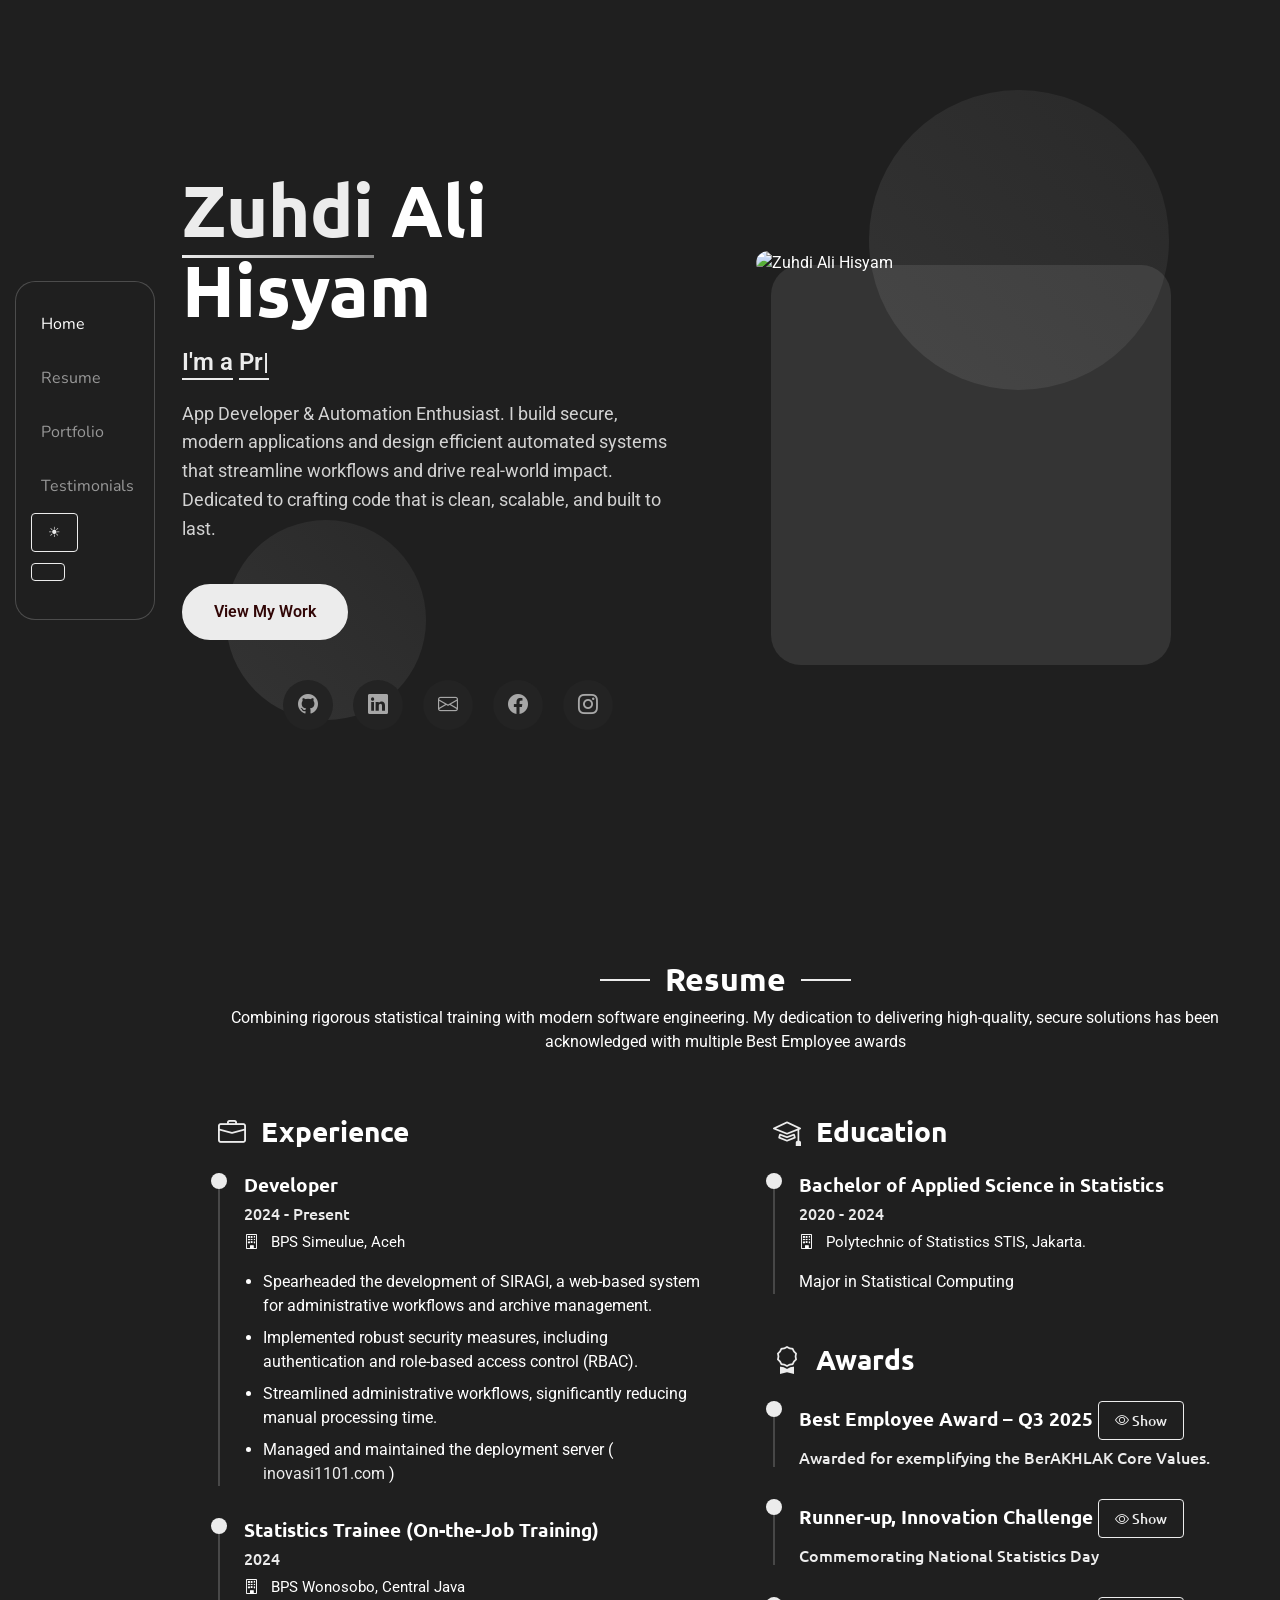
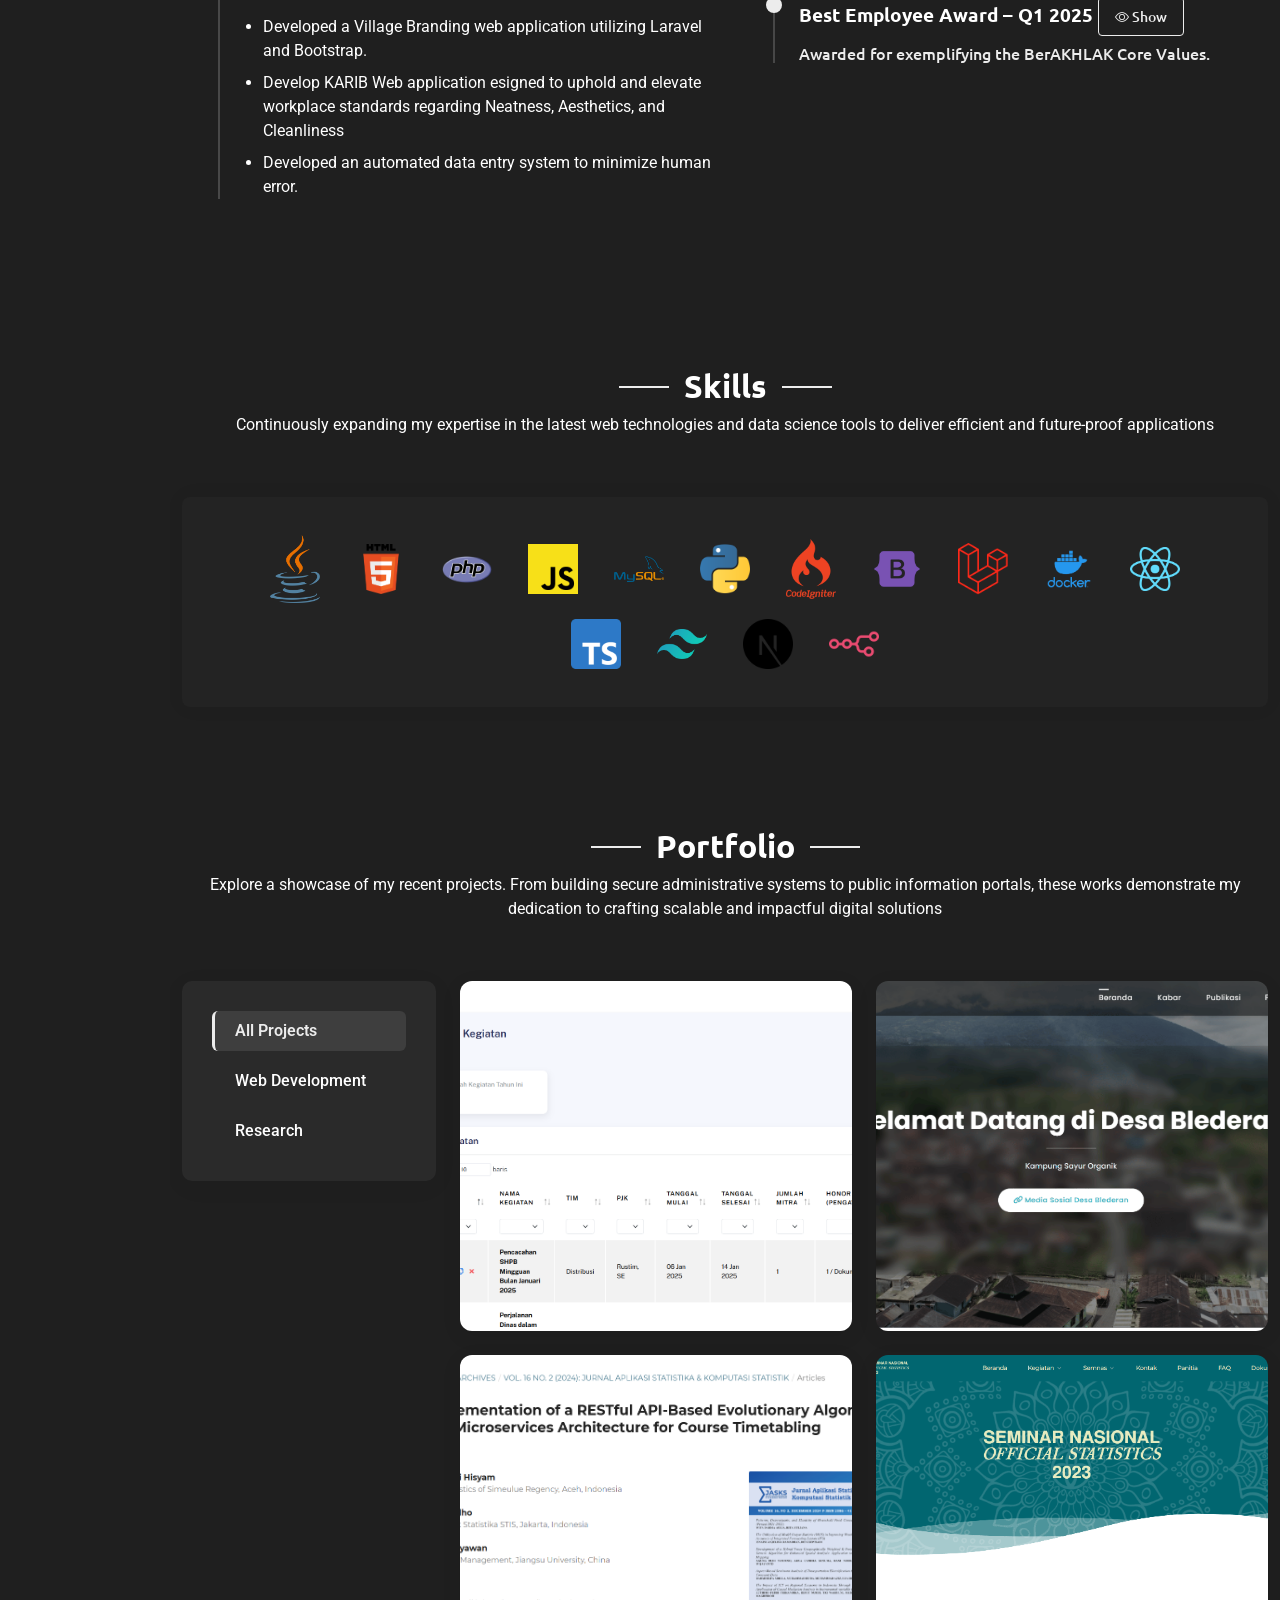
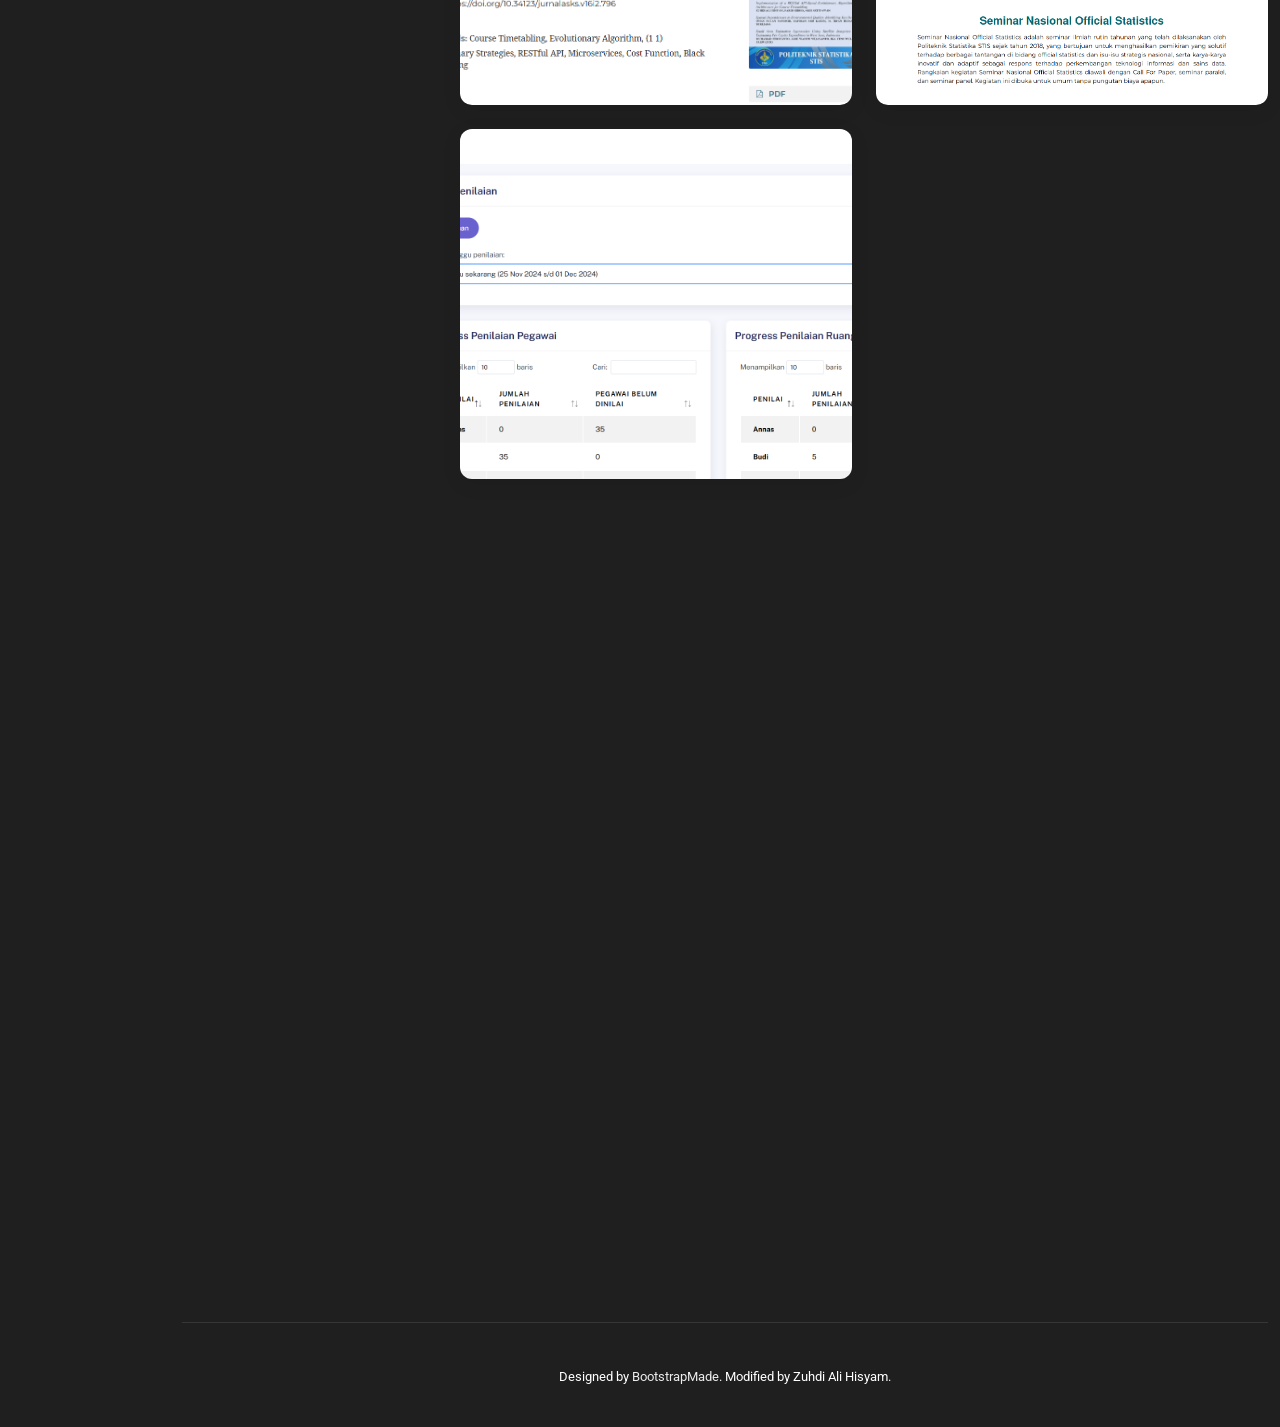
==== commit eb07b18a: "mitra to rekan" ====
--- a/index.html
+++ b/index.html
@@ -1207,7 +1207,7 @@
           karib_web: "Web KARIB",
           testimonials: "Testimoni",
           testimonials_description:
-            "Masukan dari para atasan dan mitra yang mencerminkan komitmen saya terhadap profesionalisme, integritas, dan kolaborasi yang berdampak.",
+            "Masukan dari para atasan dan rekan kerja yang mencerminkan komitmen saya terhadap profesionalisme, integritas, dan kolaborasi yang berdampak.",
           testimonial_budi:
             "Web SIRAGI yang dikembangkan oleh Zuhdi terbukti mampu menyederhanakan proses kerja sekaligus meningkatkan efektivitas secara signifikan. Karya ini menjadi bukti nyata bahwa dengan dedikasi dan kemauan yang kuat, seseorang dapat menciptakan terobosan inovatif yang membawa dampak nyata bagi dunia profesional.",
           jabatan_budi: "Kepala BPS Simeulue (2024-2026)",
--- a/assets/css/main.css
+++ b/assets/css/main.css
@@ -164,7 +164,7 @@
   color: var(--default-color);
   position: fixed;
   top: 0;
-  right: 0;
+  left: 0;
   bottom: 0;
   padding: 0 15px;
   width: 170px;
@@ -208,8 +208,8 @@
 
   .header~main,
   .header~#footer {
-    margin-right: 170px;
-    margin-left: 100px;
+    margin-left: 170px;
+    /* margin-left: 100px; */
   }
 }
 
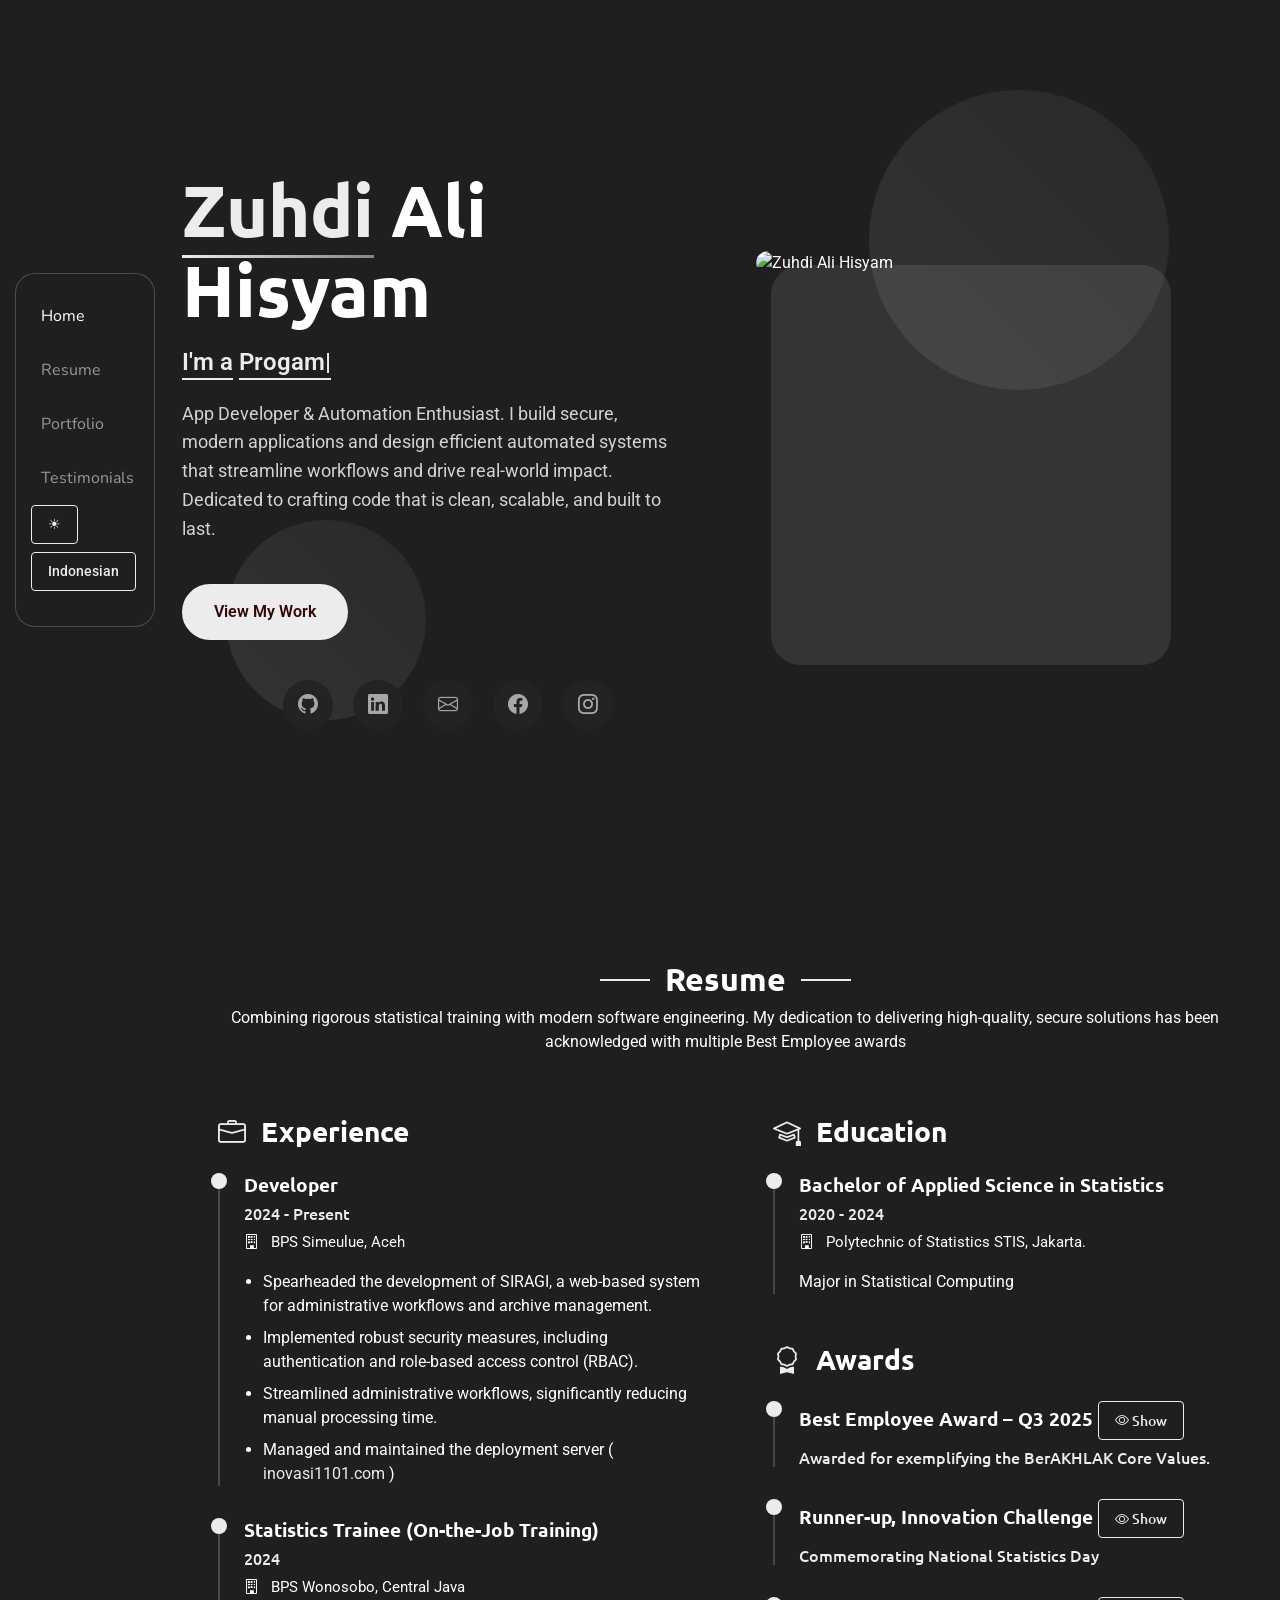
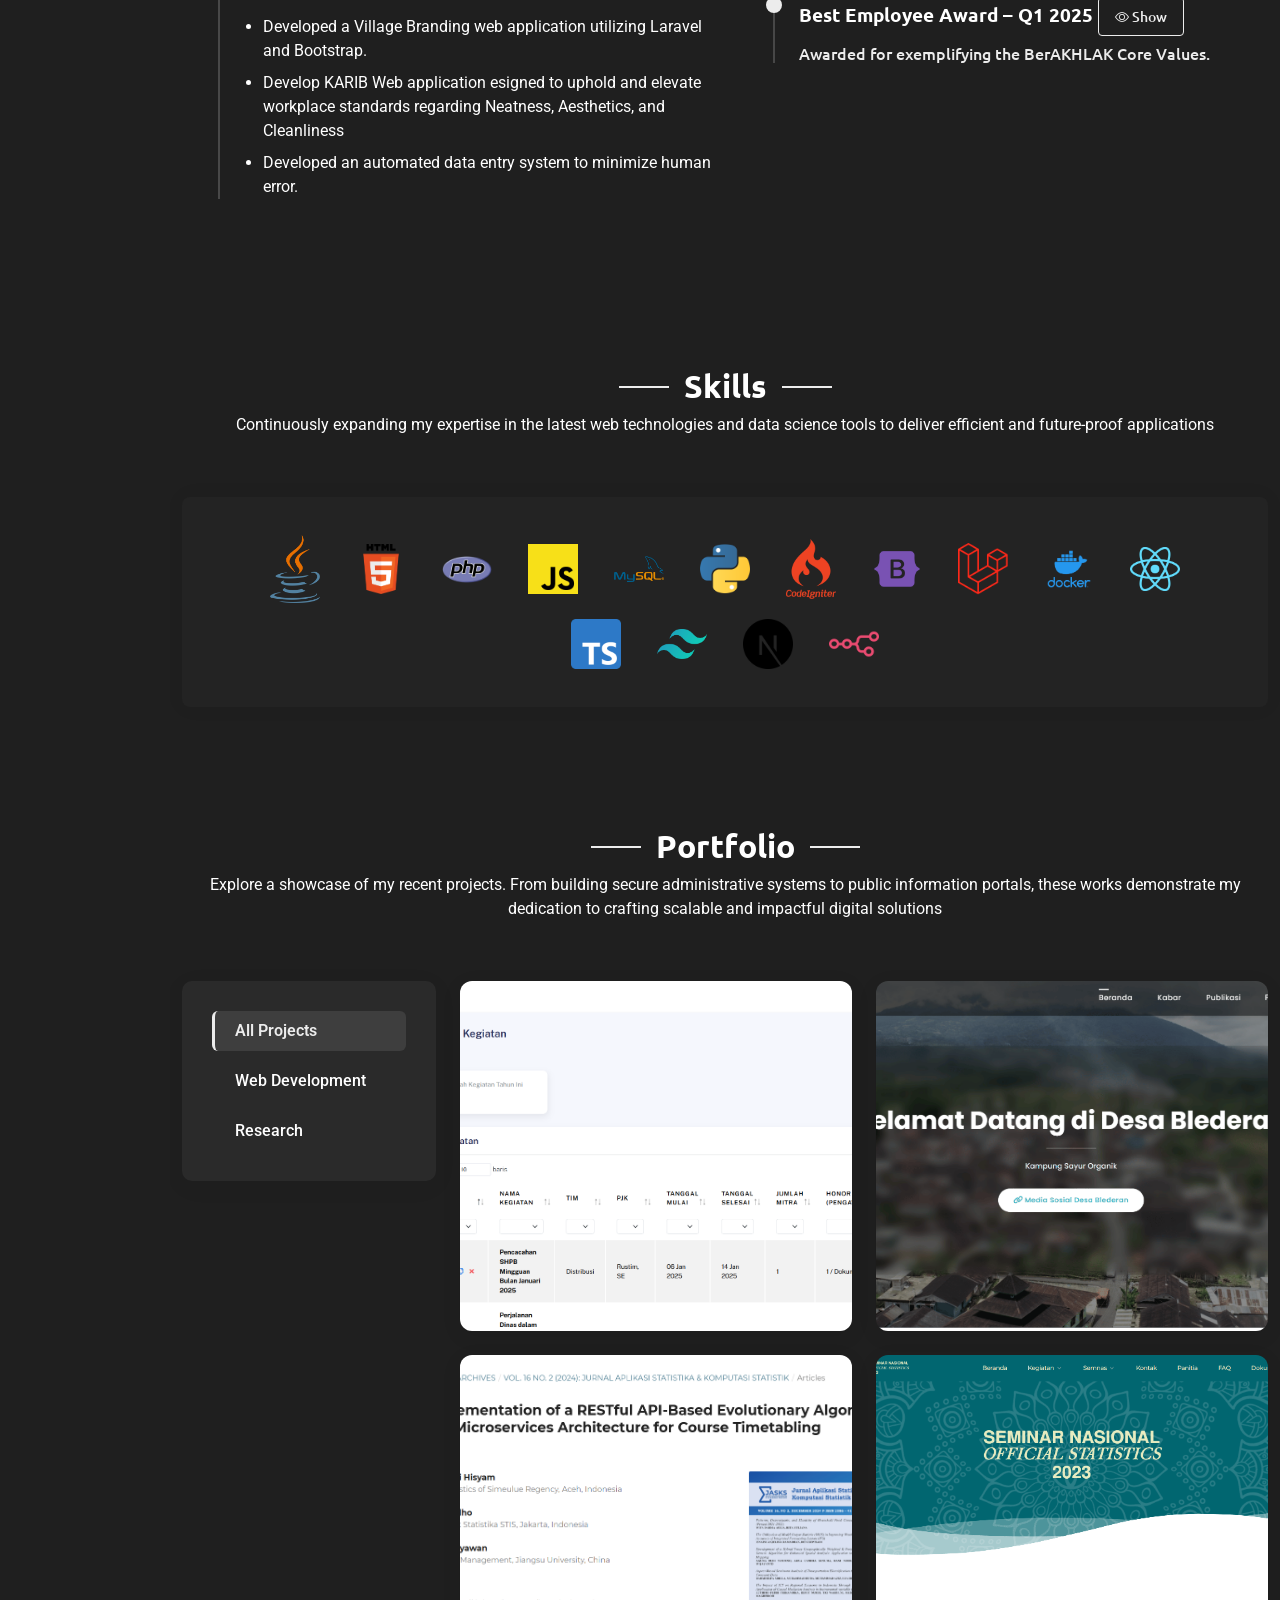
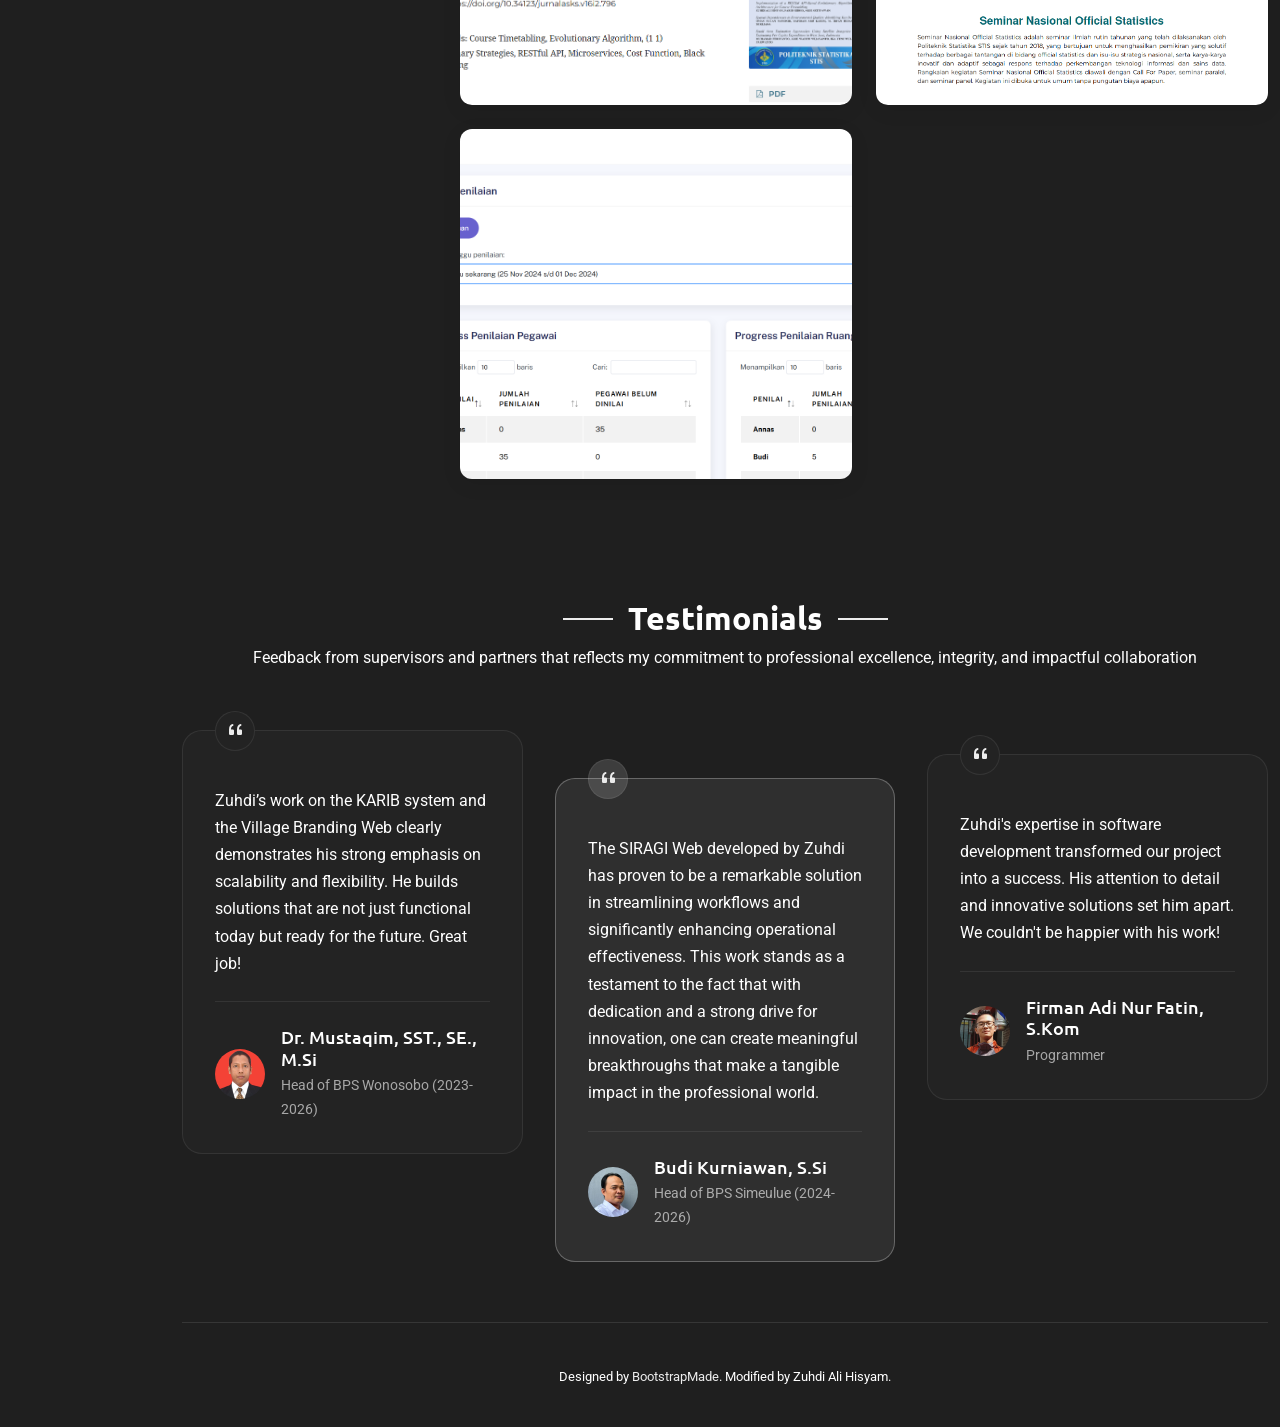
==== commit 13d27c56: "window.translations" ====
--- a/index.html
+++ b/index.html
@@ -1145,7 +1145,7 @@
 
     <!-- Translation Data -->
     <script>
-      const translations = {
+      window.translations = {
         id: {
           portfolio_title: "Portfolio Zuhdi Ali Hisyam",
           home: "Beranda",
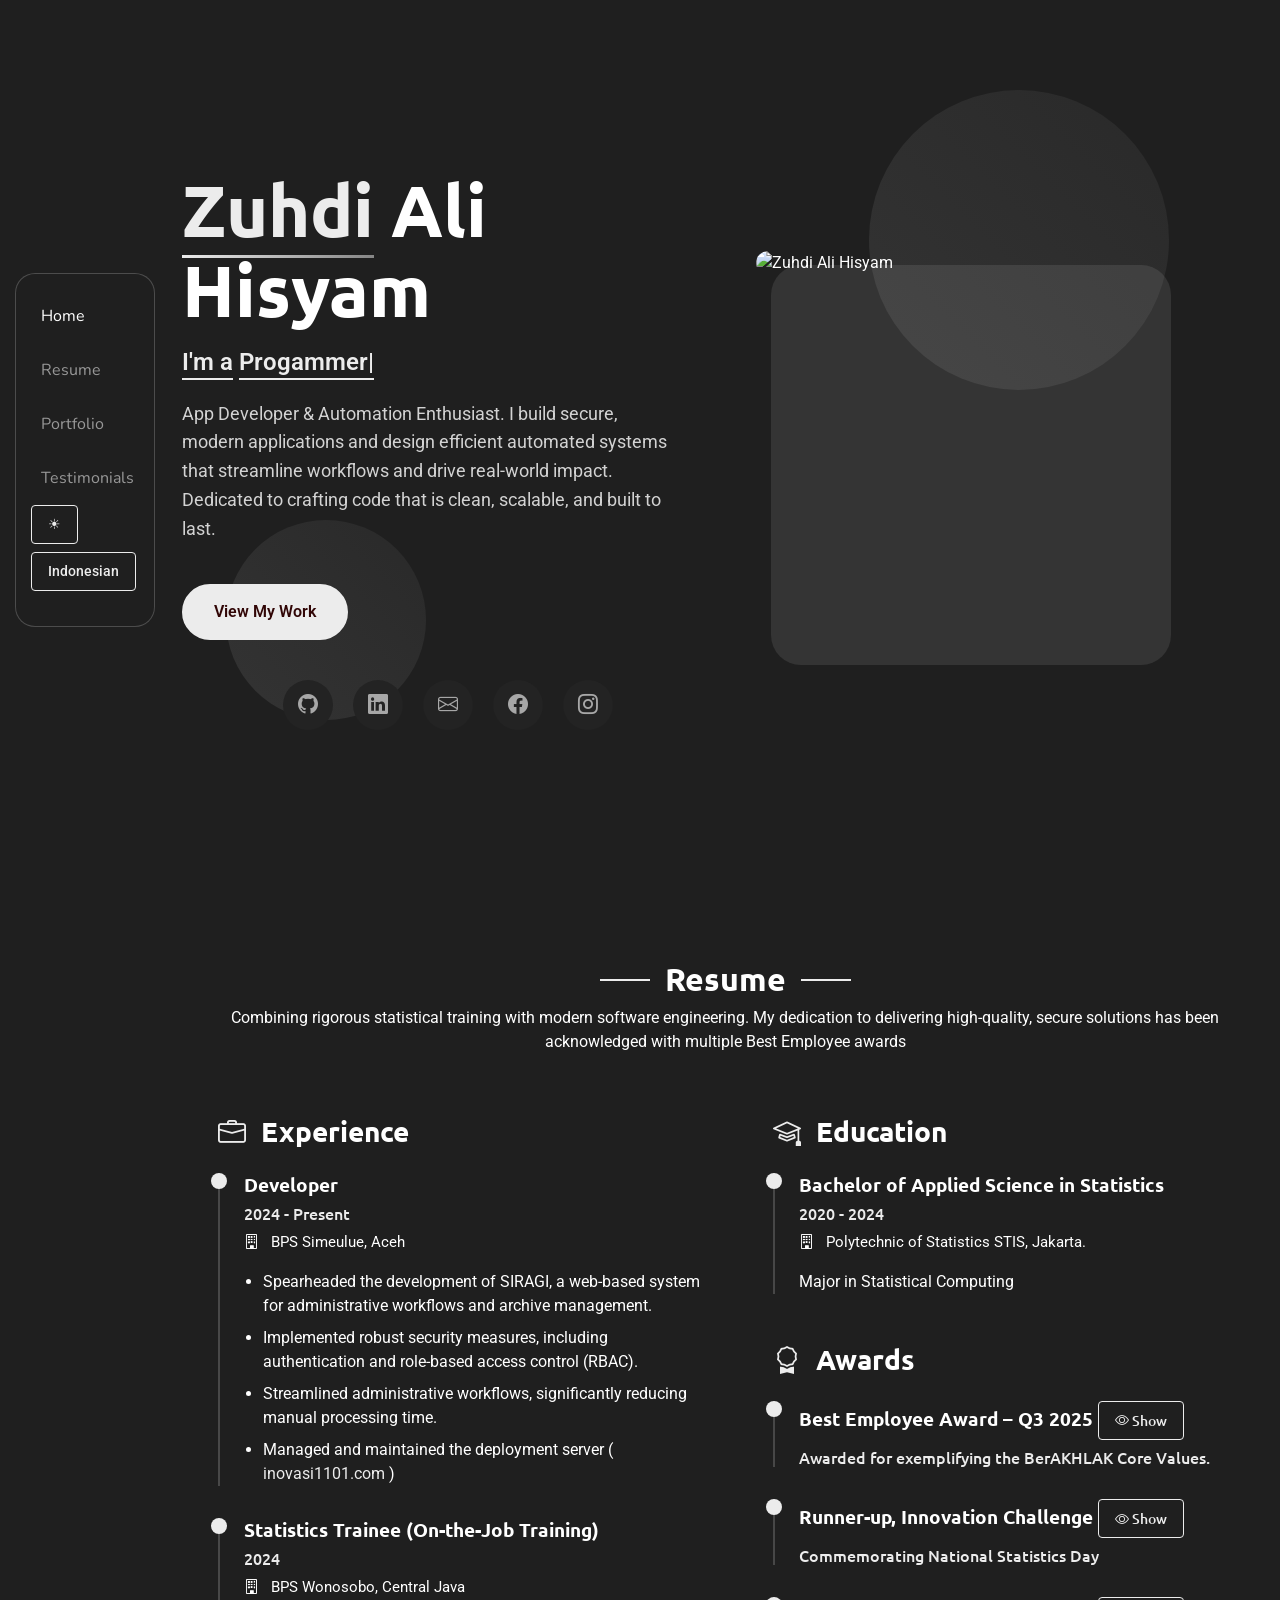
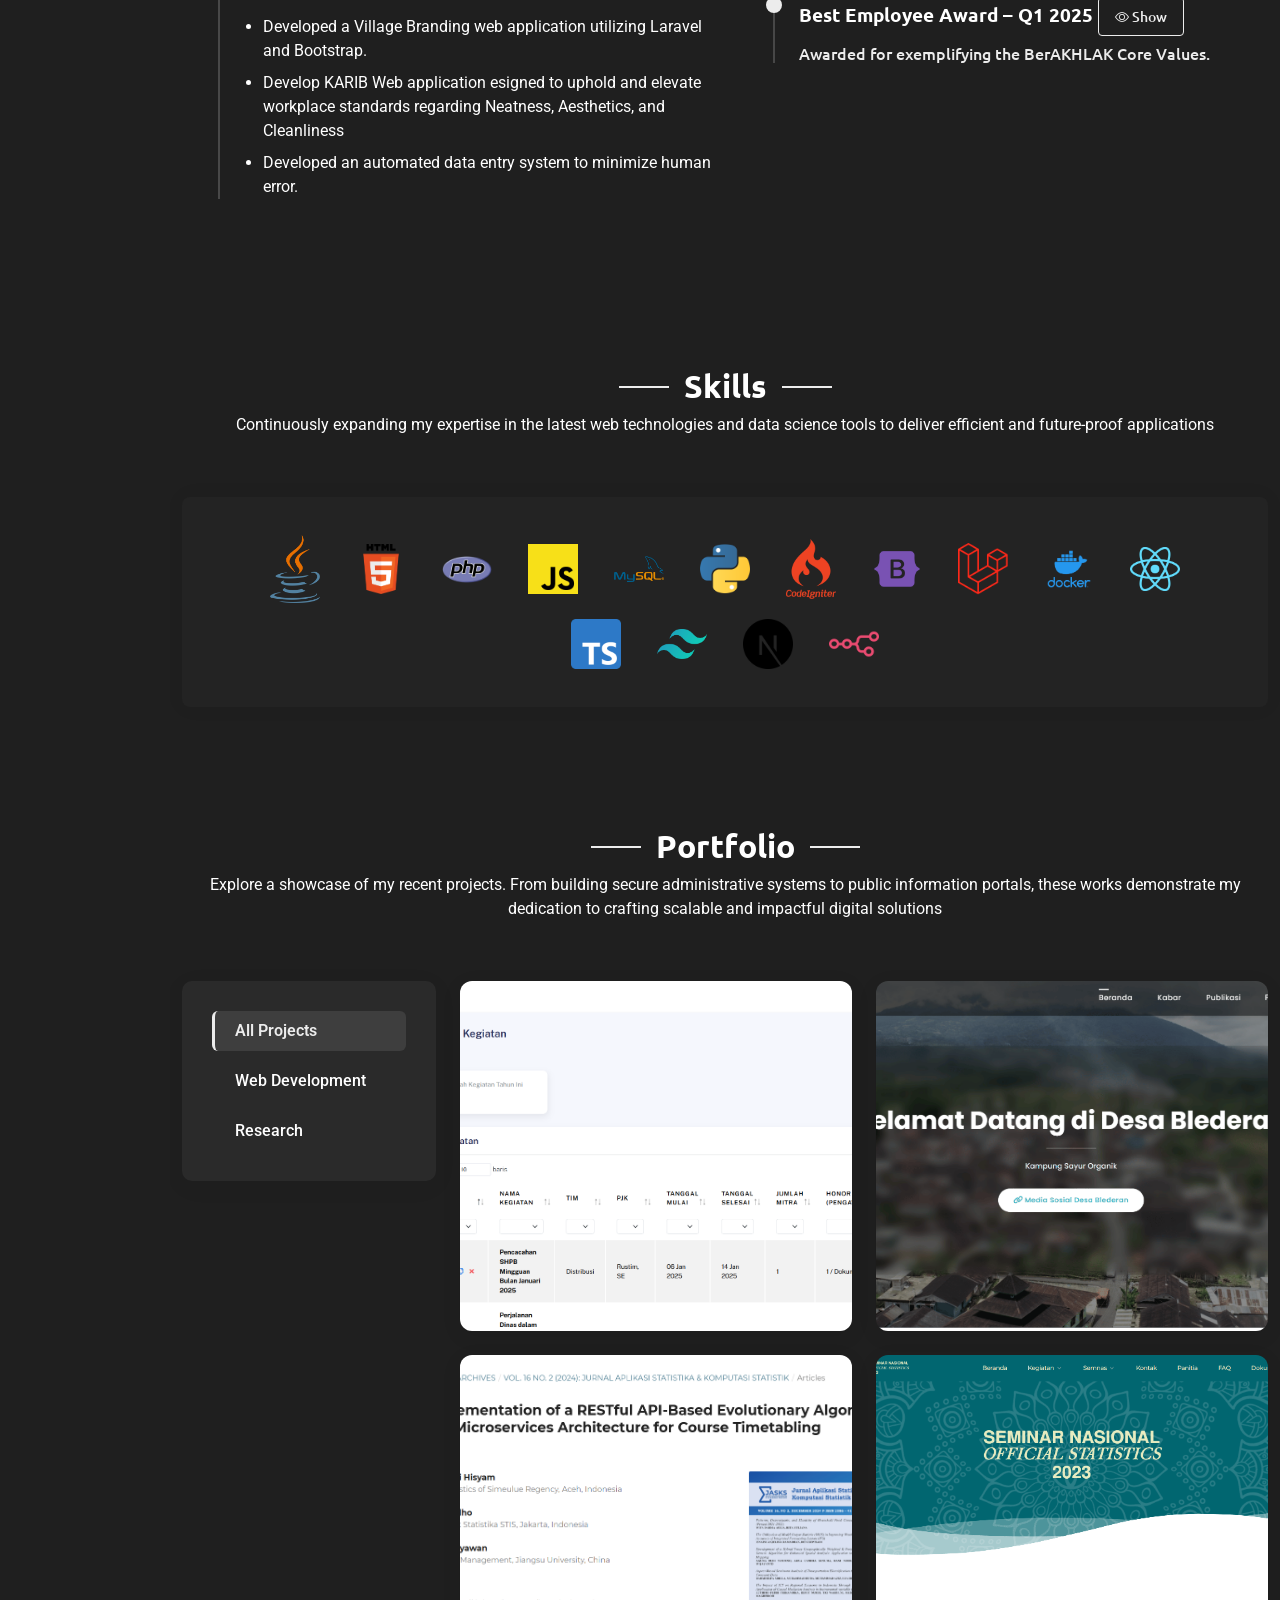
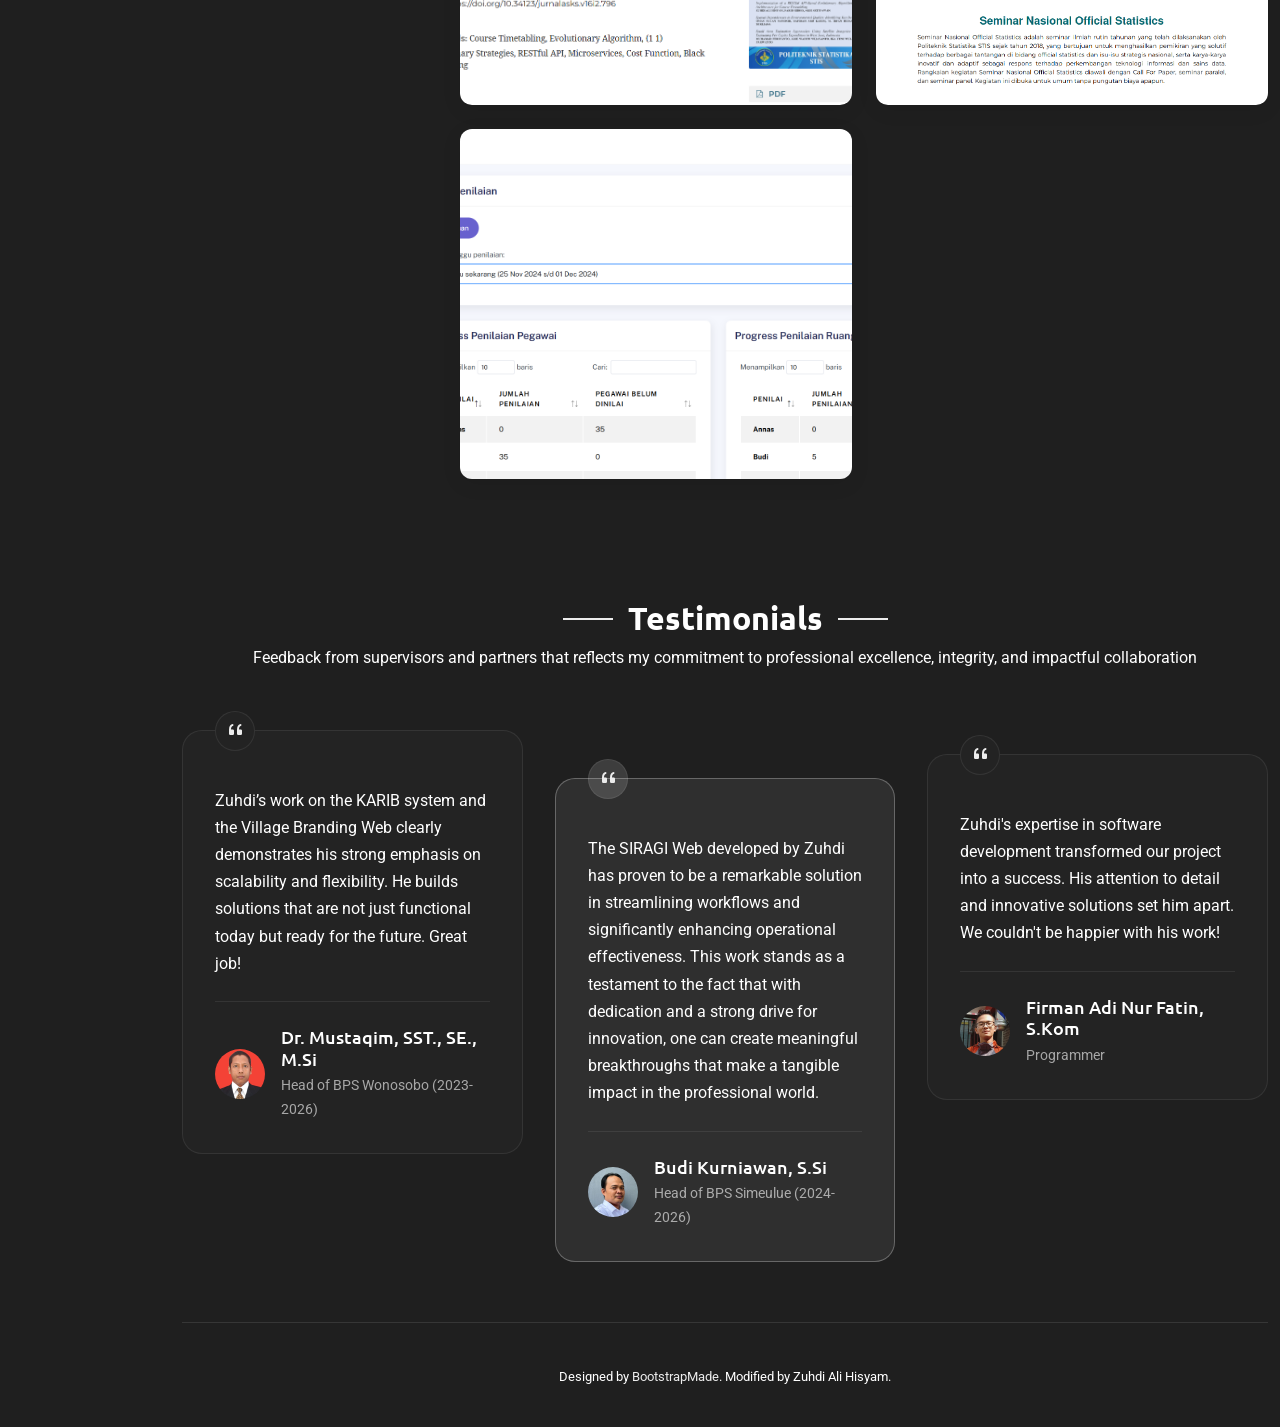
==== commit 78aabdf1: "spread switcher.js" ====
--- a/index.html
+++ b/index.html
@@ -1145,7 +1145,7 @@
 
     <!-- Translation Data -->
     <script>
-      window.translations = {
+      const translations = {
         id: {
           portfolio_title: "Portfolio Zuhdi Ali Hisyam",
           home: "Beranda",
@@ -1296,9 +1296,66 @@
           modified_by: "Modified by",
         },
       };
+
+      // Theme Switcher Script
+      document.addEventListener("DOMContentLoaded", () => {
+        const savedTheme = localStorage.getItem("theme") || "dark";
+        document.documentElement.setAttribute("data-theme", savedTheme);
+        const themeBtn = document.getElementById("themeBtn");
+        themeBtn.textContent = savedTheme === "light" ? "🌙" : "☀️";
+      });
+
+      function toggleTheme() {
+        const currentTheme =
+          document.documentElement.getAttribute("data-theme");
+        const newTheme = currentTheme === "light" ? "dark" : "light";
+        document.documentElement.setAttribute("data-theme", newTheme);
+
+        const themeBtn = document.getElementById("themeBtn");
+        themeBtn.textContent = newTheme === "light" ? "🌙" : "☀️";
+
+        localStorage.setItem("theme", newTheme);
+      }
+
+      // Language Switcher Script
+      document.addEventListener("DOMContentLoaded", () => {
+        const savedLang = localStorage.getItem("lang") || "us"; // default
+        setLanguage(savedLang);
+
+        // Sesuaikan tampilan tombol
+        const btn = document.getElementById("langBtn");
+        btn.textContent = savedLang === "id" ? "Inggris" : "Indonesian";
+      });
+
+      function setLanguage(lang) {
+        if (!translations || !translations[lang]) {
+          console.warn(`Translations for language '${lang}' not found.`);
+          return;
+        }
+        document.querySelectorAll("[data-i18n]").forEach((element) => {
+          const key = element.getAttribute("data-i18n");
+          element.textContent = translations[lang][key] || element.textContent;
+          // if (translations[lang] && translations[lang][key]) {
+          //   element.textContent = translations[lang][key];
+          // }
+        });
+
+        localStorage.setItem("lang", lang);
+      }
+
+      function toggleLanguage() {
+        const currentLang = localStorage.getItem("lang") || "id";
+        const newLang = currentLang === "id" ? "en" : "id";
+
+        setLanguage(newLang);
+
+        // Update tampilan tombol
+        const btn = document.getElementById("langBtn");
+        btn.textContent = newLang === "id" ? "Inggris" : "Indonesian";
+      }
     </script>
 
     <!-- Theme and Language Switcher -->
-    <script src="assets/js/switcher.js"></script>
+    <!-- <script src="assets/js/switcher.js"></script> -->
   </body>
 </html>
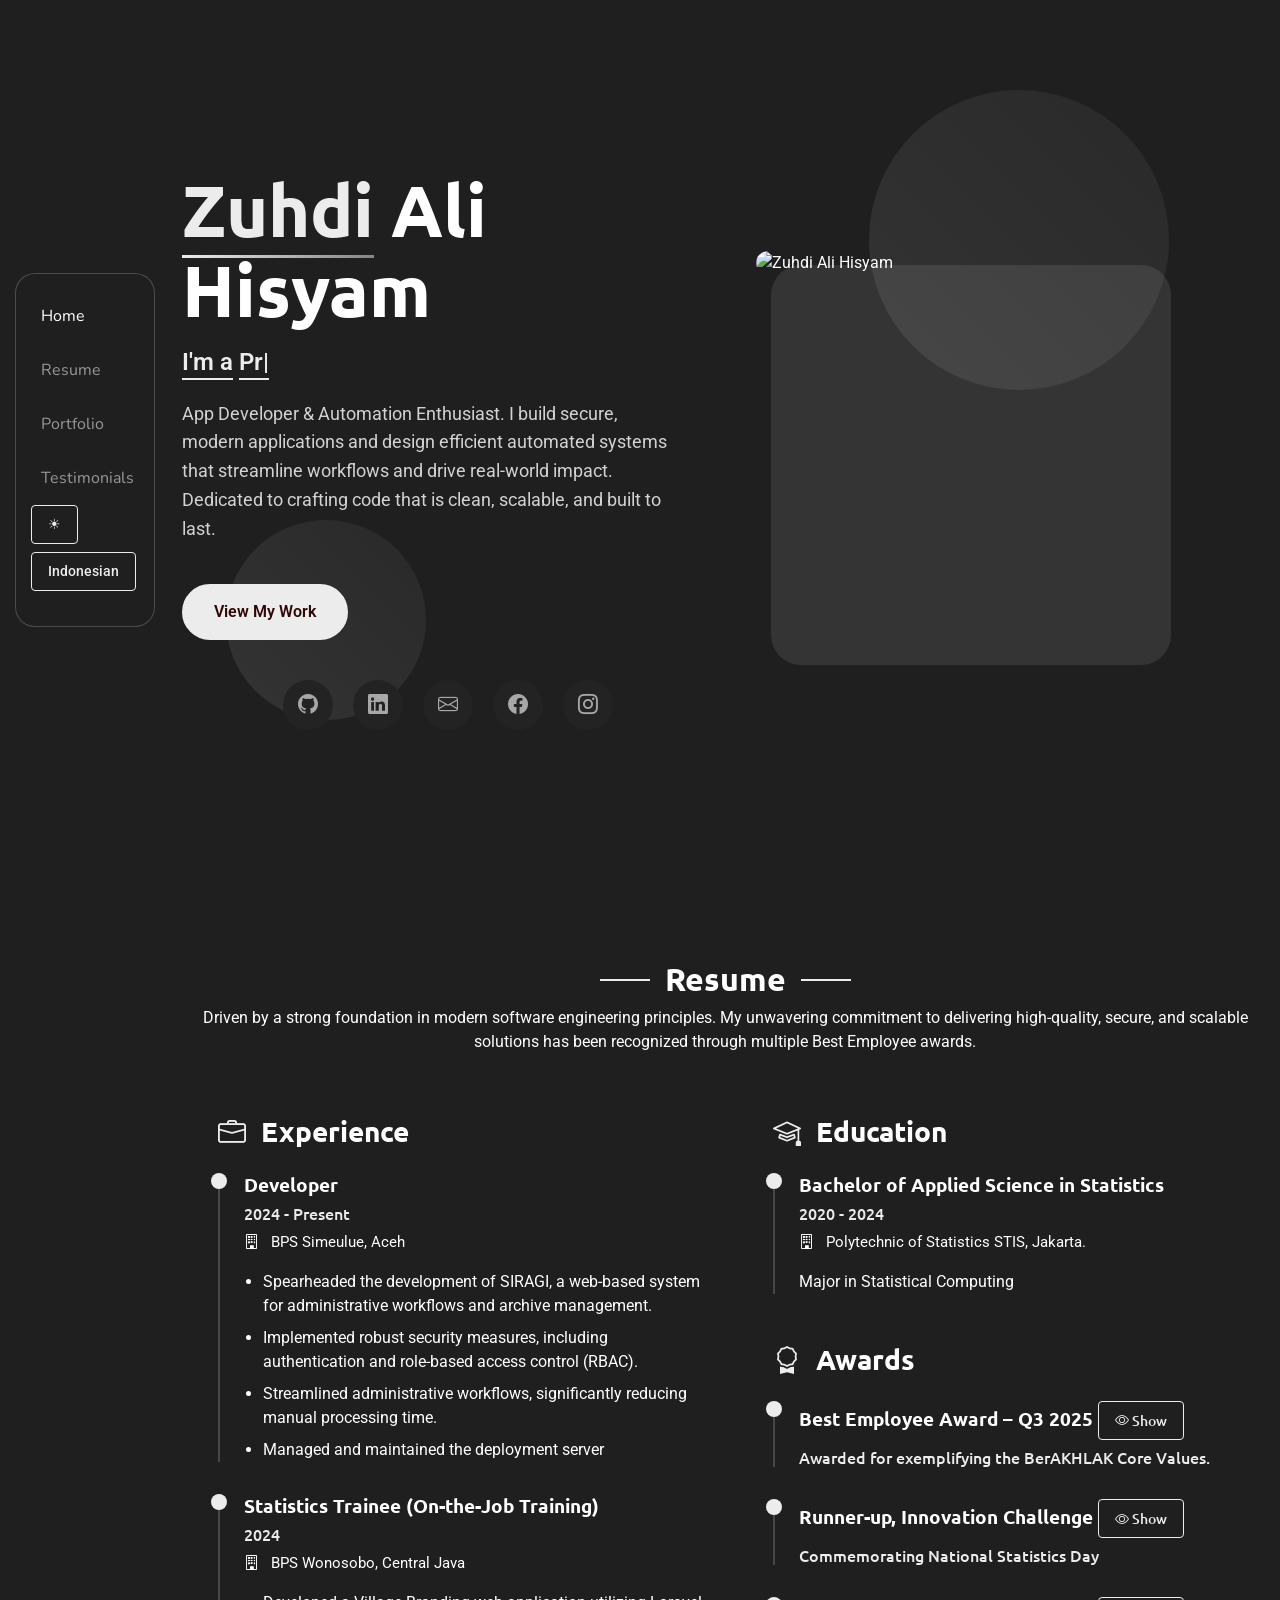
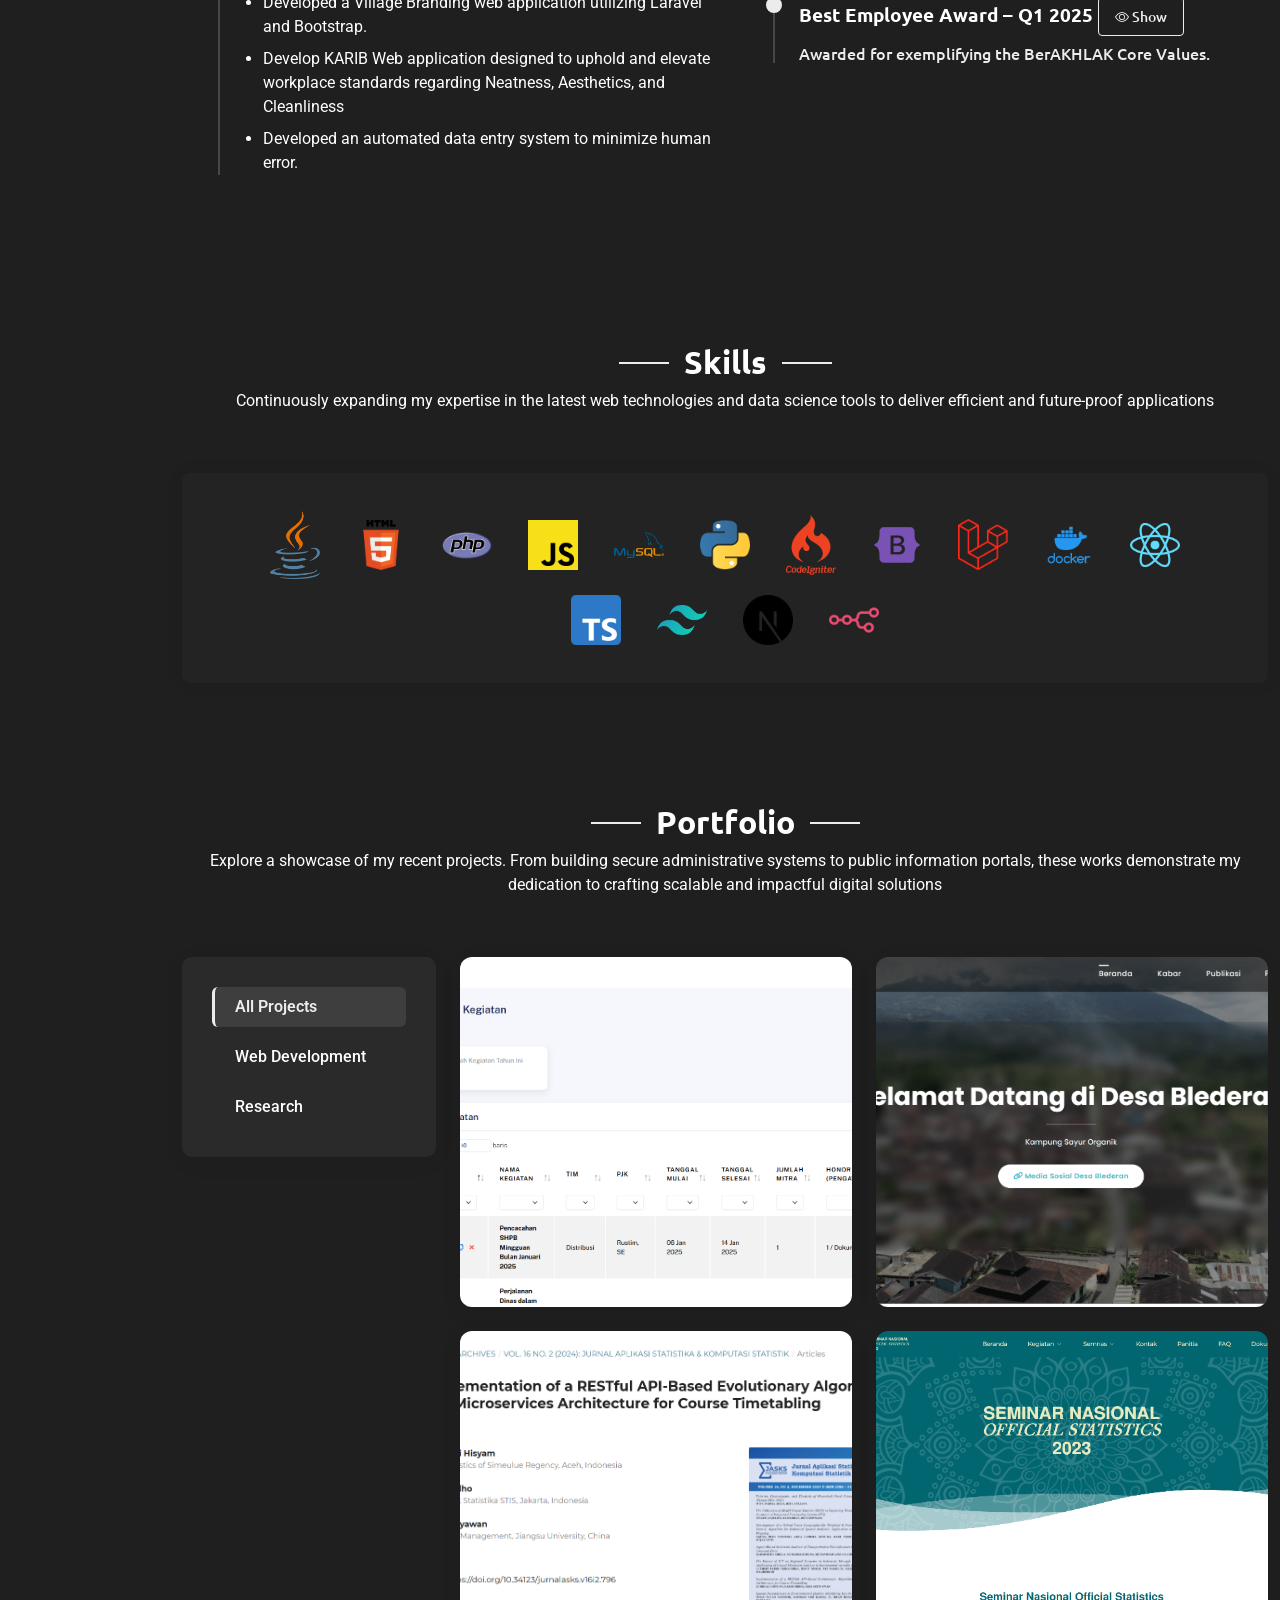
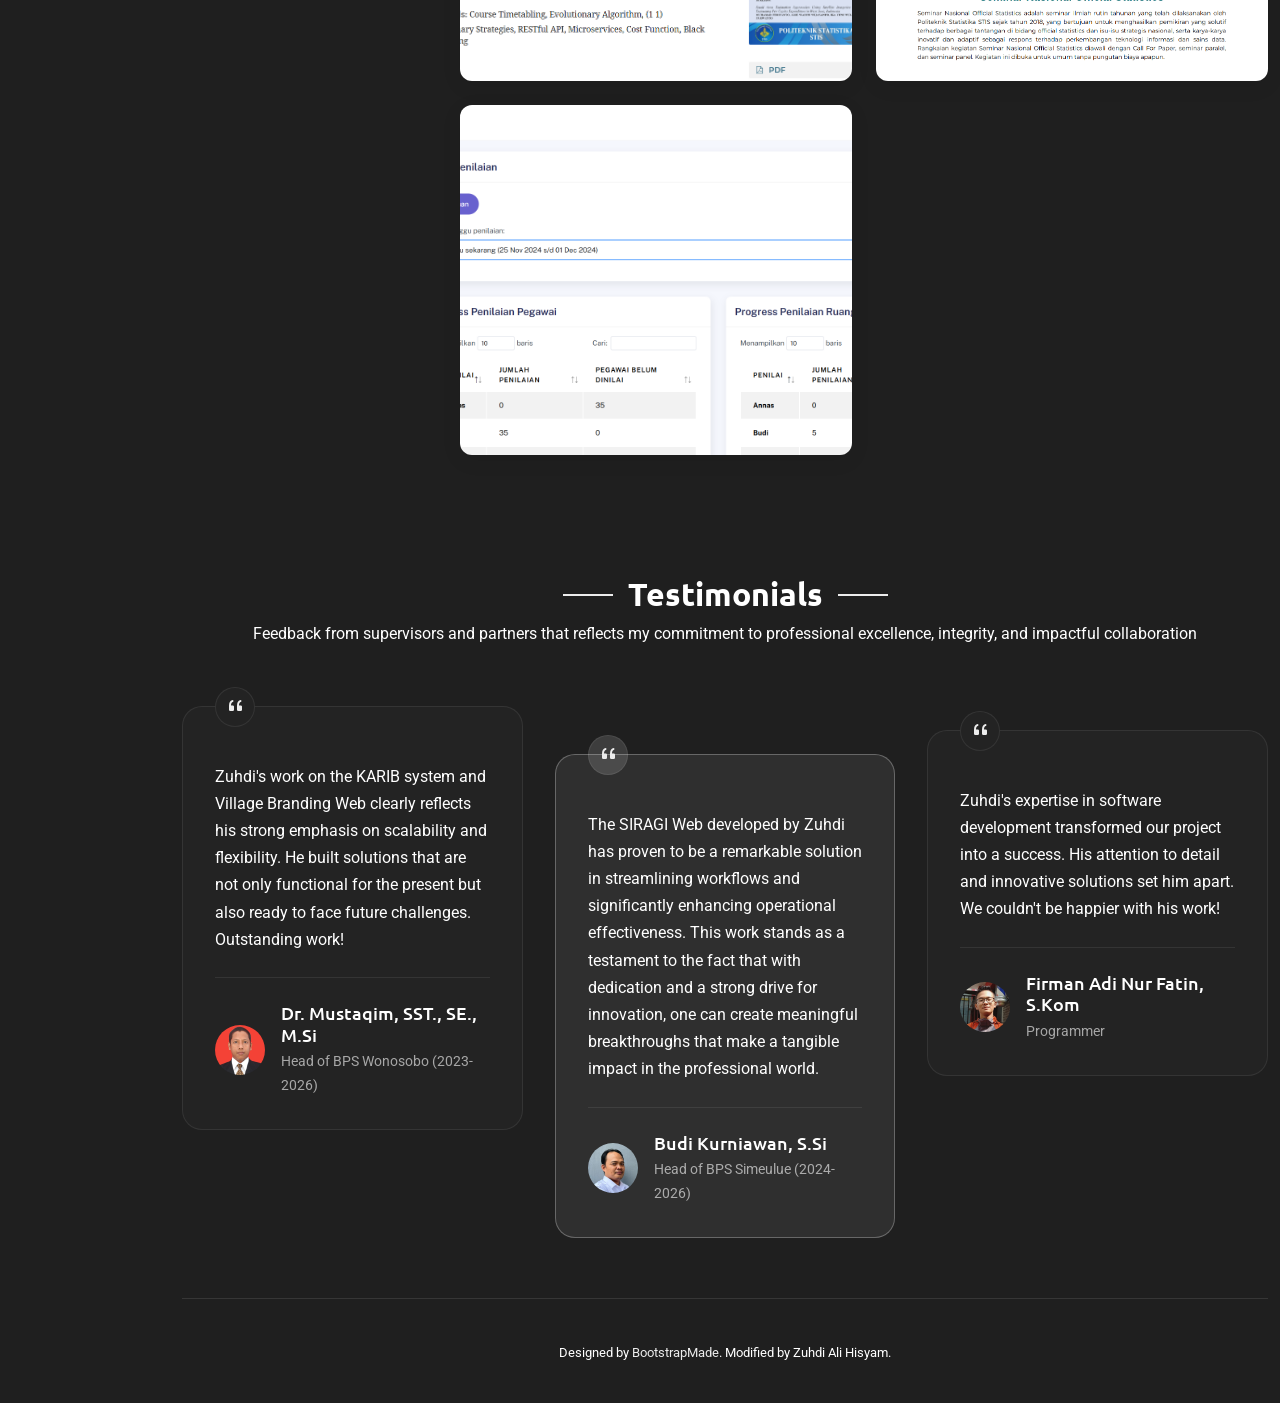
==== commit 7e6ffeb2: "us to en" ====
--- a/index.html
+++ b/index.html
@@ -1319,7 +1319,7 @@
 
       // Language Switcher Script
       document.addEventListener("DOMContentLoaded", () => {
-        const savedLang = localStorage.getItem("lang") || "us"; // default
+        const savedLang = localStorage.getItem("lang") || "en"; // default
         setLanguage(savedLang);
 
         // Sesuaikan tampilan tombol
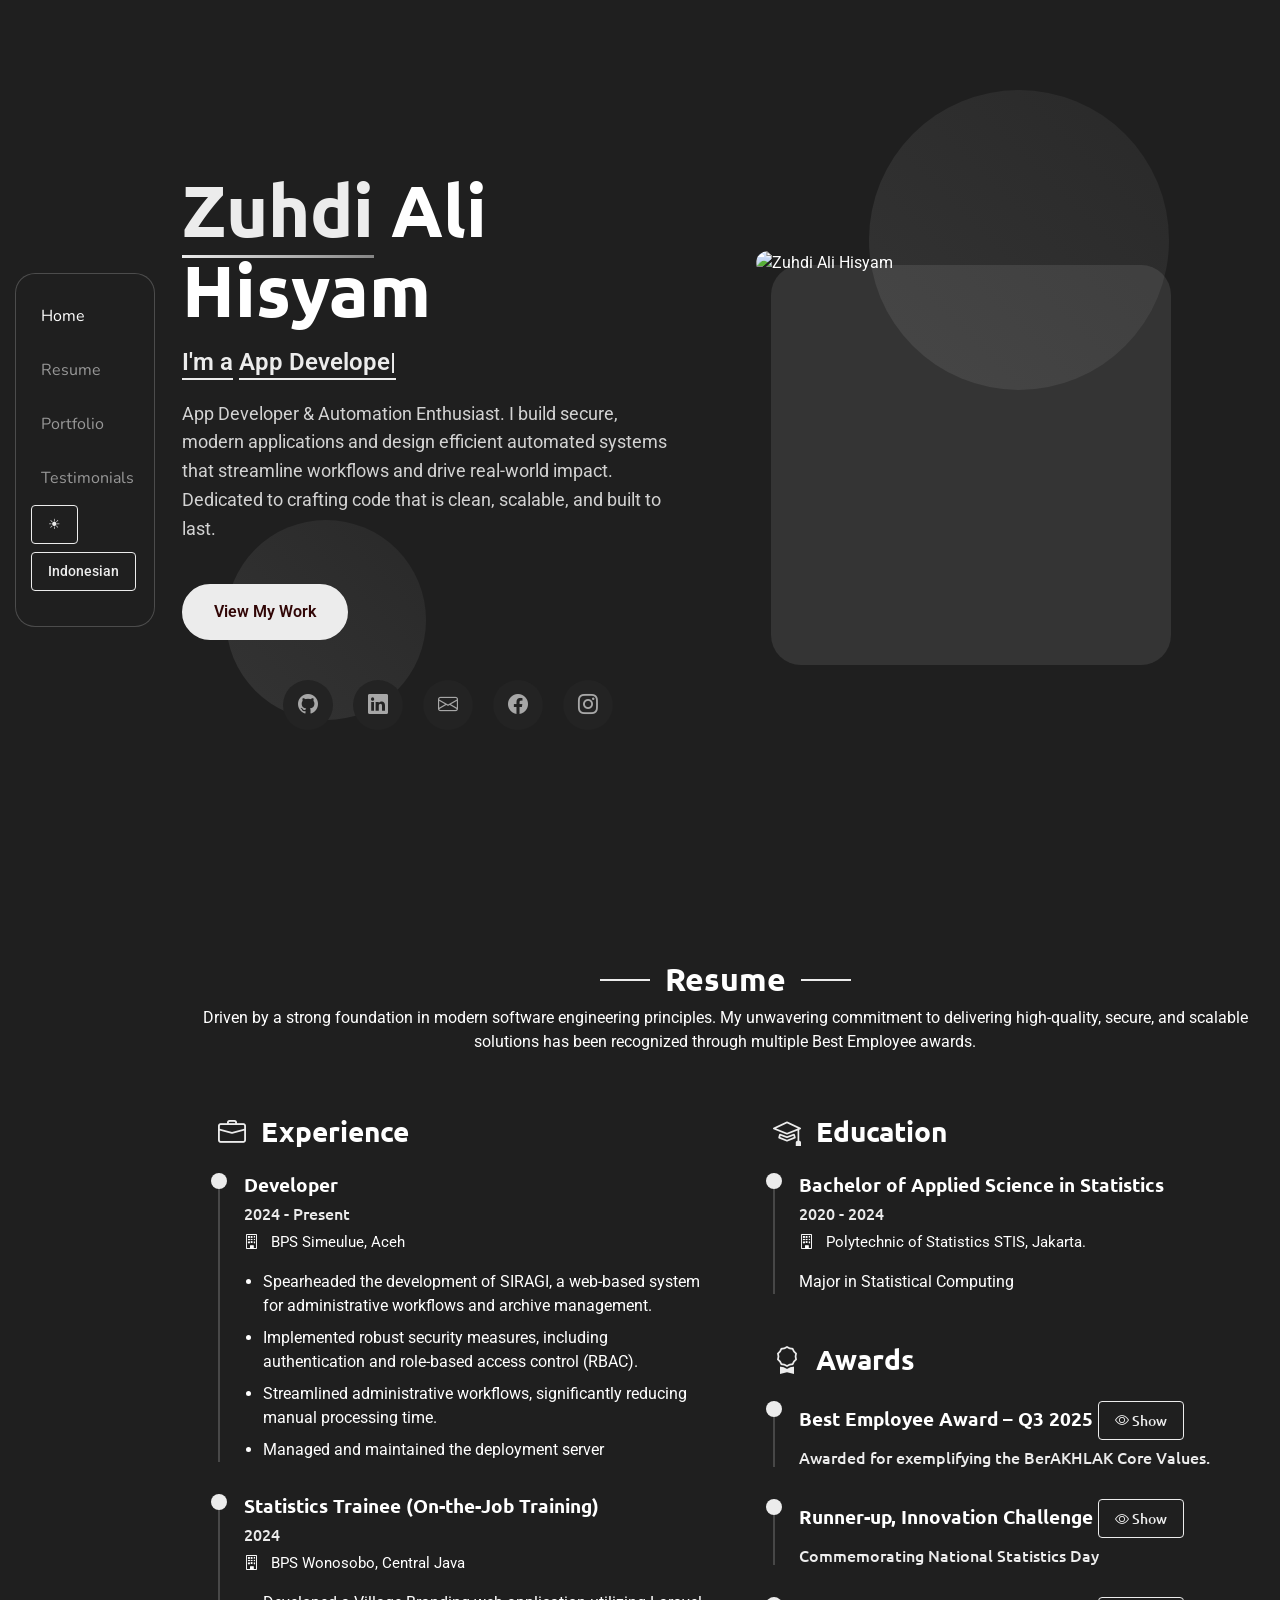
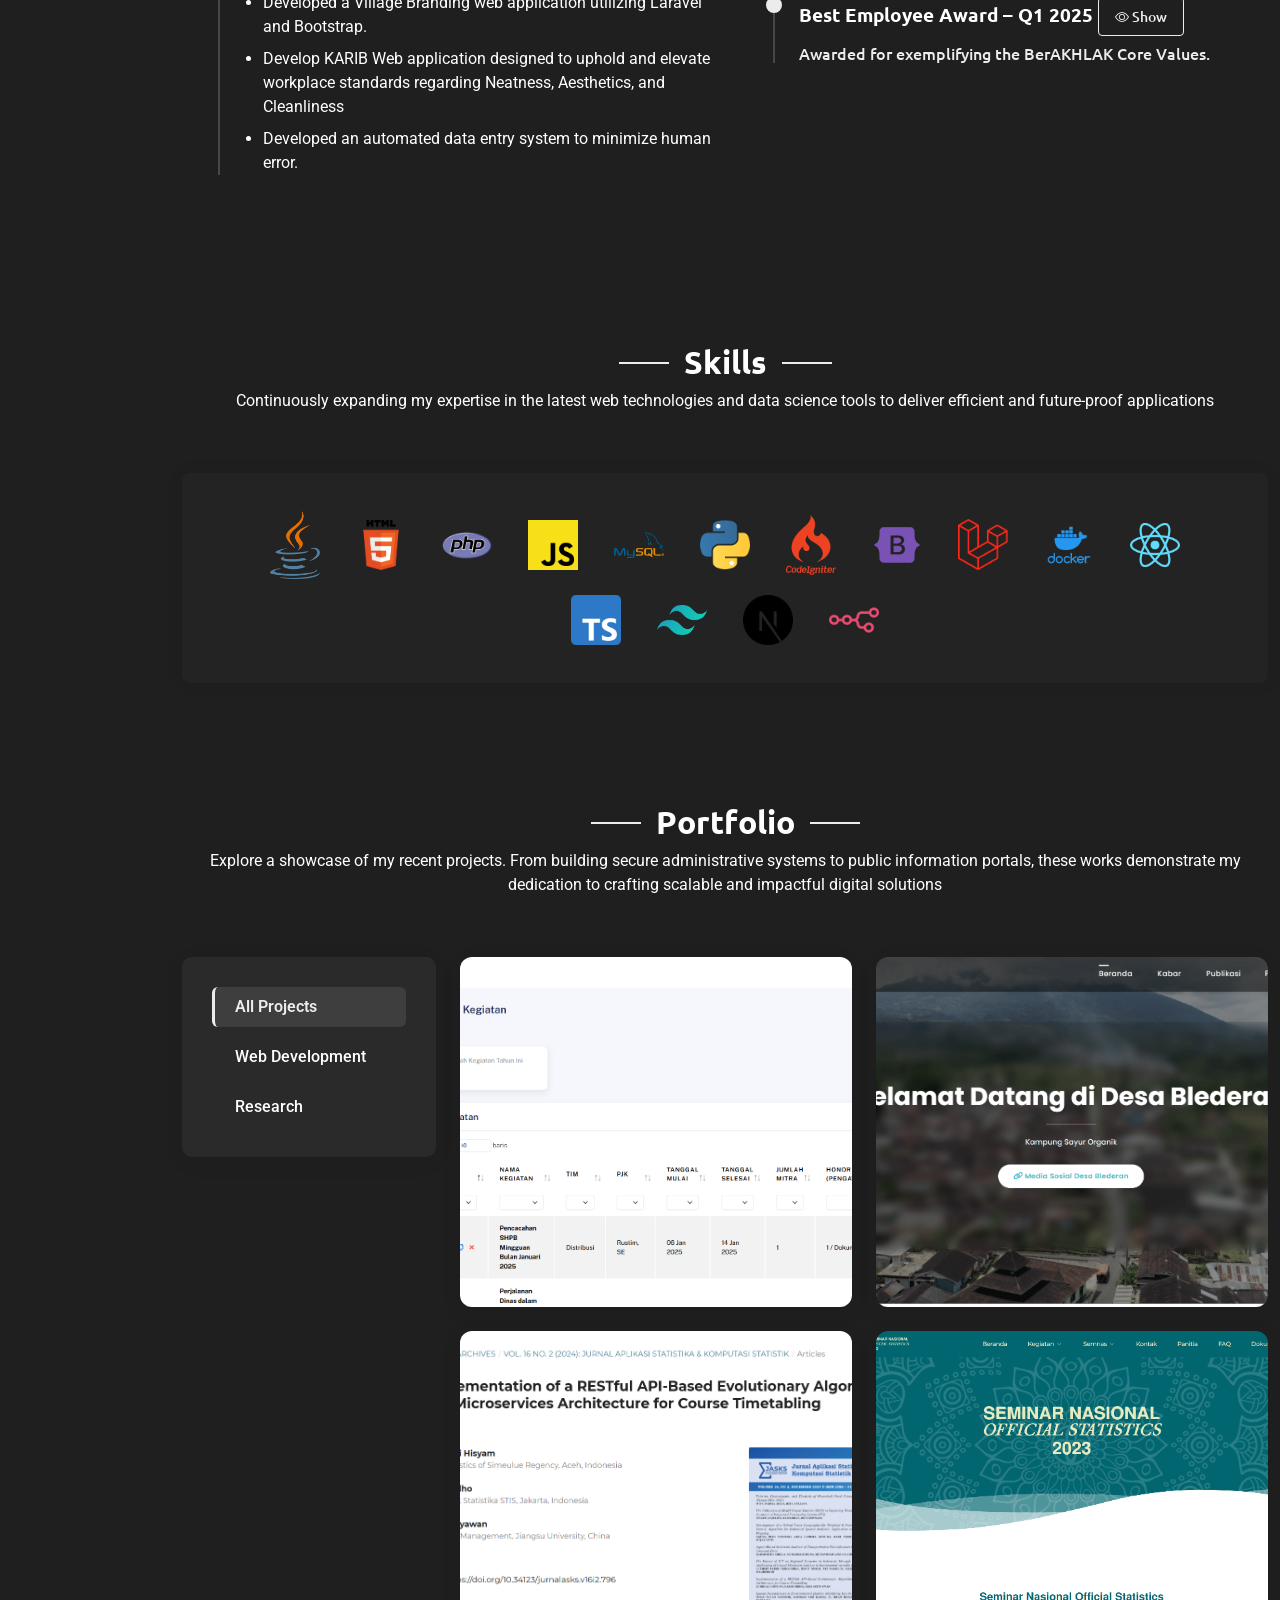
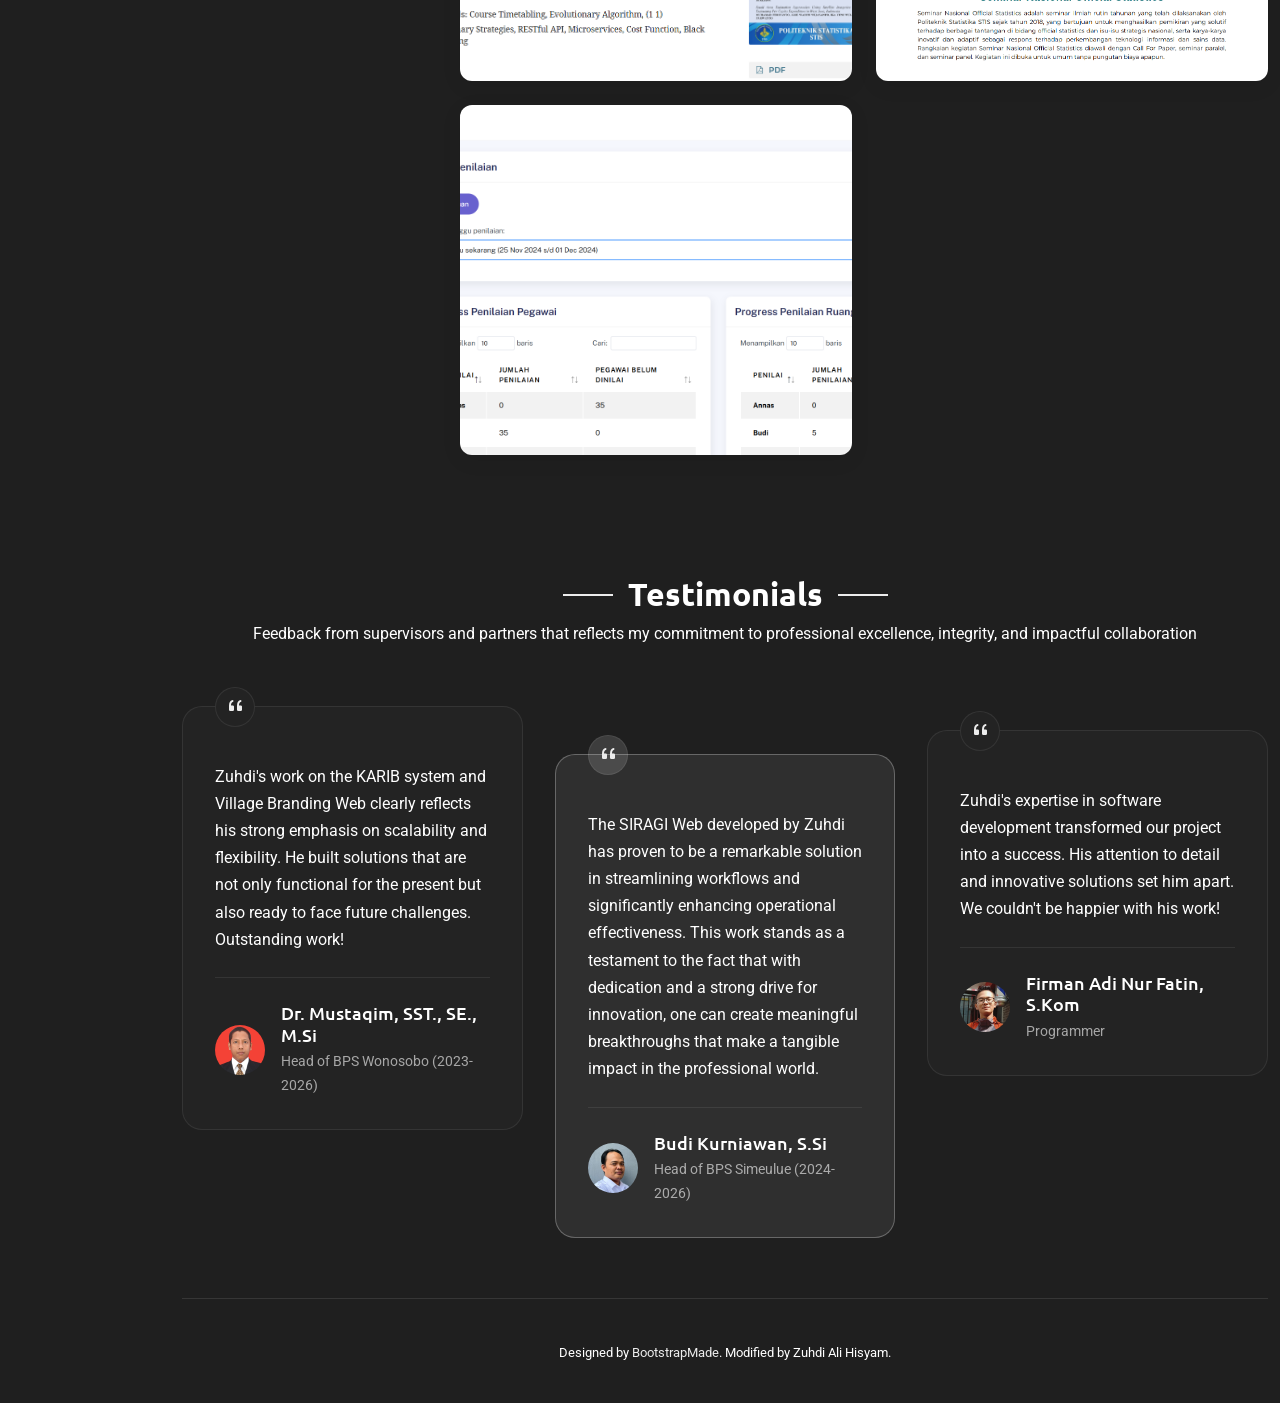
==== commit 94e97522: "coba dibalikin" ====
--- a/index.html
+++ b/index.html
@@ -1296,66 +1296,9 @@
           modified_by: "Modified by",
         },
       };
-
-      // Theme Switcher Script
-      document.addEventListener("DOMContentLoaded", () => {
-        const savedTheme = localStorage.getItem("theme") || "dark";
-        document.documentElement.setAttribute("data-theme", savedTheme);
-        const themeBtn = document.getElementById("themeBtn");
-        themeBtn.textContent = savedTheme === "light" ? "🌙" : "☀️";
-      });
-
-      function toggleTheme() {
-        const currentTheme =
-          document.documentElement.getAttribute("data-theme");
-        const newTheme = currentTheme === "light" ? "dark" : "light";
-        document.documentElement.setAttribute("data-theme", newTheme);
-
-        const themeBtn = document.getElementById("themeBtn");
-        themeBtn.textContent = newTheme === "light" ? "🌙" : "☀️";
-
-        localStorage.setItem("theme", newTheme);
-      }
-
-      // Language Switcher Script
-      document.addEventListener("DOMContentLoaded", () => {
-        const savedLang = localStorage.getItem("lang") || "en"; // default
-        setLanguage(savedLang);
-
-        // Sesuaikan tampilan tombol
-        const btn = document.getElementById("langBtn");
-        btn.textContent = savedLang === "id" ? "Inggris" : "Indonesian";
-      });
-
-      function setLanguage(lang) {
-        if (!translations || !translations[lang]) {
-          console.warn(`Translations for language '${lang}' not found.`);
-          return;
-        }
-        document.querySelectorAll("[data-i18n]").forEach((element) => {
-          const key = element.getAttribute("data-i18n");
-          element.textContent = translations[lang][key] || element.textContent;
-          // if (translations[lang] && translations[lang][key]) {
-          //   element.textContent = translations[lang][key];
-          // }
-        });
-
-        localStorage.setItem("lang", lang);
-      }
-
-      function toggleLanguage() {
-        const currentLang = localStorage.getItem("lang") || "id";
-        const newLang = currentLang === "id" ? "en" : "id";
-
-        setLanguage(newLang);
-
-        // Update tampilan tombol
-        const btn = document.getElementById("langBtn");
-        btn.textContent = newLang === "id" ? "Inggris" : "Indonesian";
-      }
     </script>
 
     <!-- Theme and Language Switcher -->
-    <!-- <script src="assets/js/switcher.js"></script> -->
+    <script src="assets/js/switcher.js"></script>
   </body>
 </html>
--- a/assets/css/main.css
+++ b/assets/css/main.css
@@ -52,6 +52,22 @@
   --nav-dropdown-color: #2c2c2c;
   --nav-dropdown-hover-color: #1f1f1f;
 }
+
+
+/* [data-theme="dark"] {
+  --background-color: #1f1f1f;
+  --default-color: #ffffff;
+  --heading-color: #ffffff;
+  --accent-color: #ececec;
+  --surface-color: #232323;
+  --contrast-color: #310606;
+  --nav-color: rgba(236, 236, 236, 0.59);
+  --nav-hover-color: #ffffff;
+  --nav-mobile-background-color: #393939;
+  --nav-dropdown-background-color: #393939;
+  --nav-dropdown-color: #ffffff;
+  --nav-dropdown-hover-color: #ececec;
+} */
 
 /* Color Presets - These classes override global colors when applied to any section or element, providing reuse of the sam color scheme. */
 
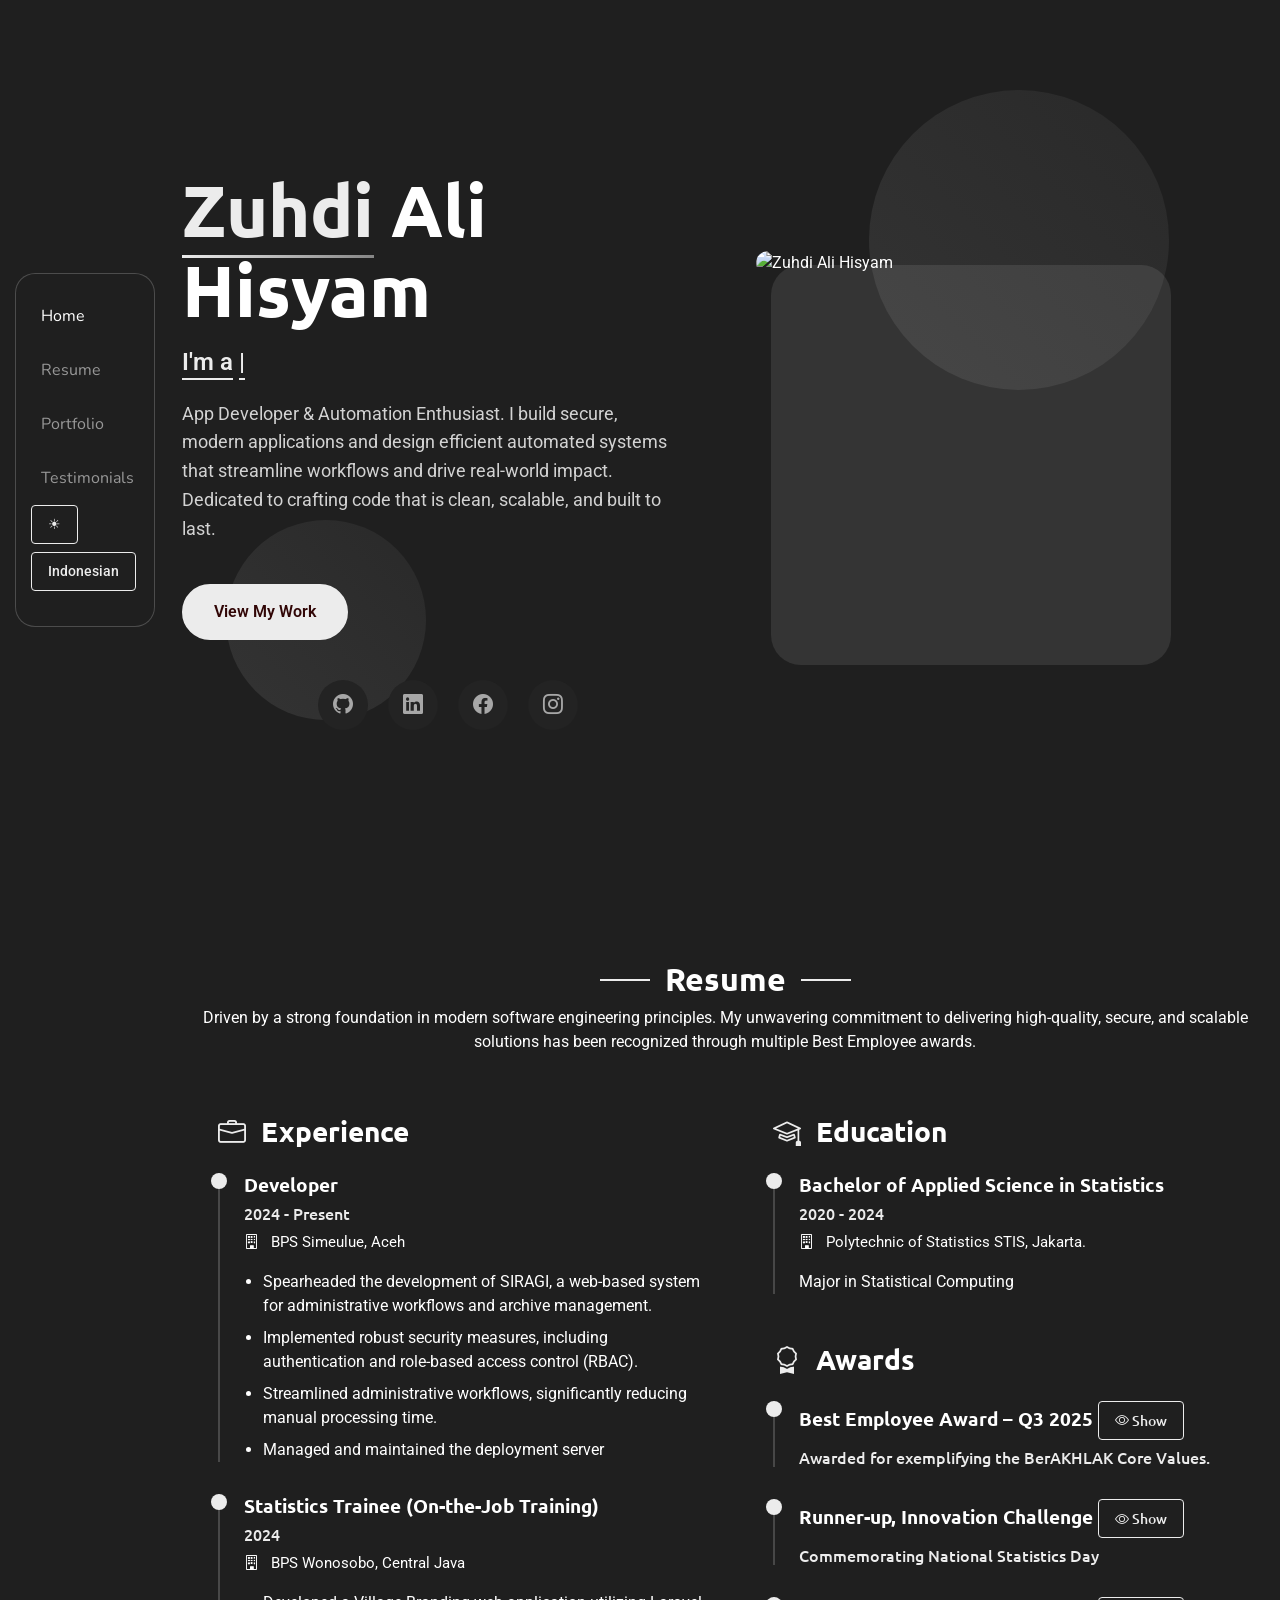
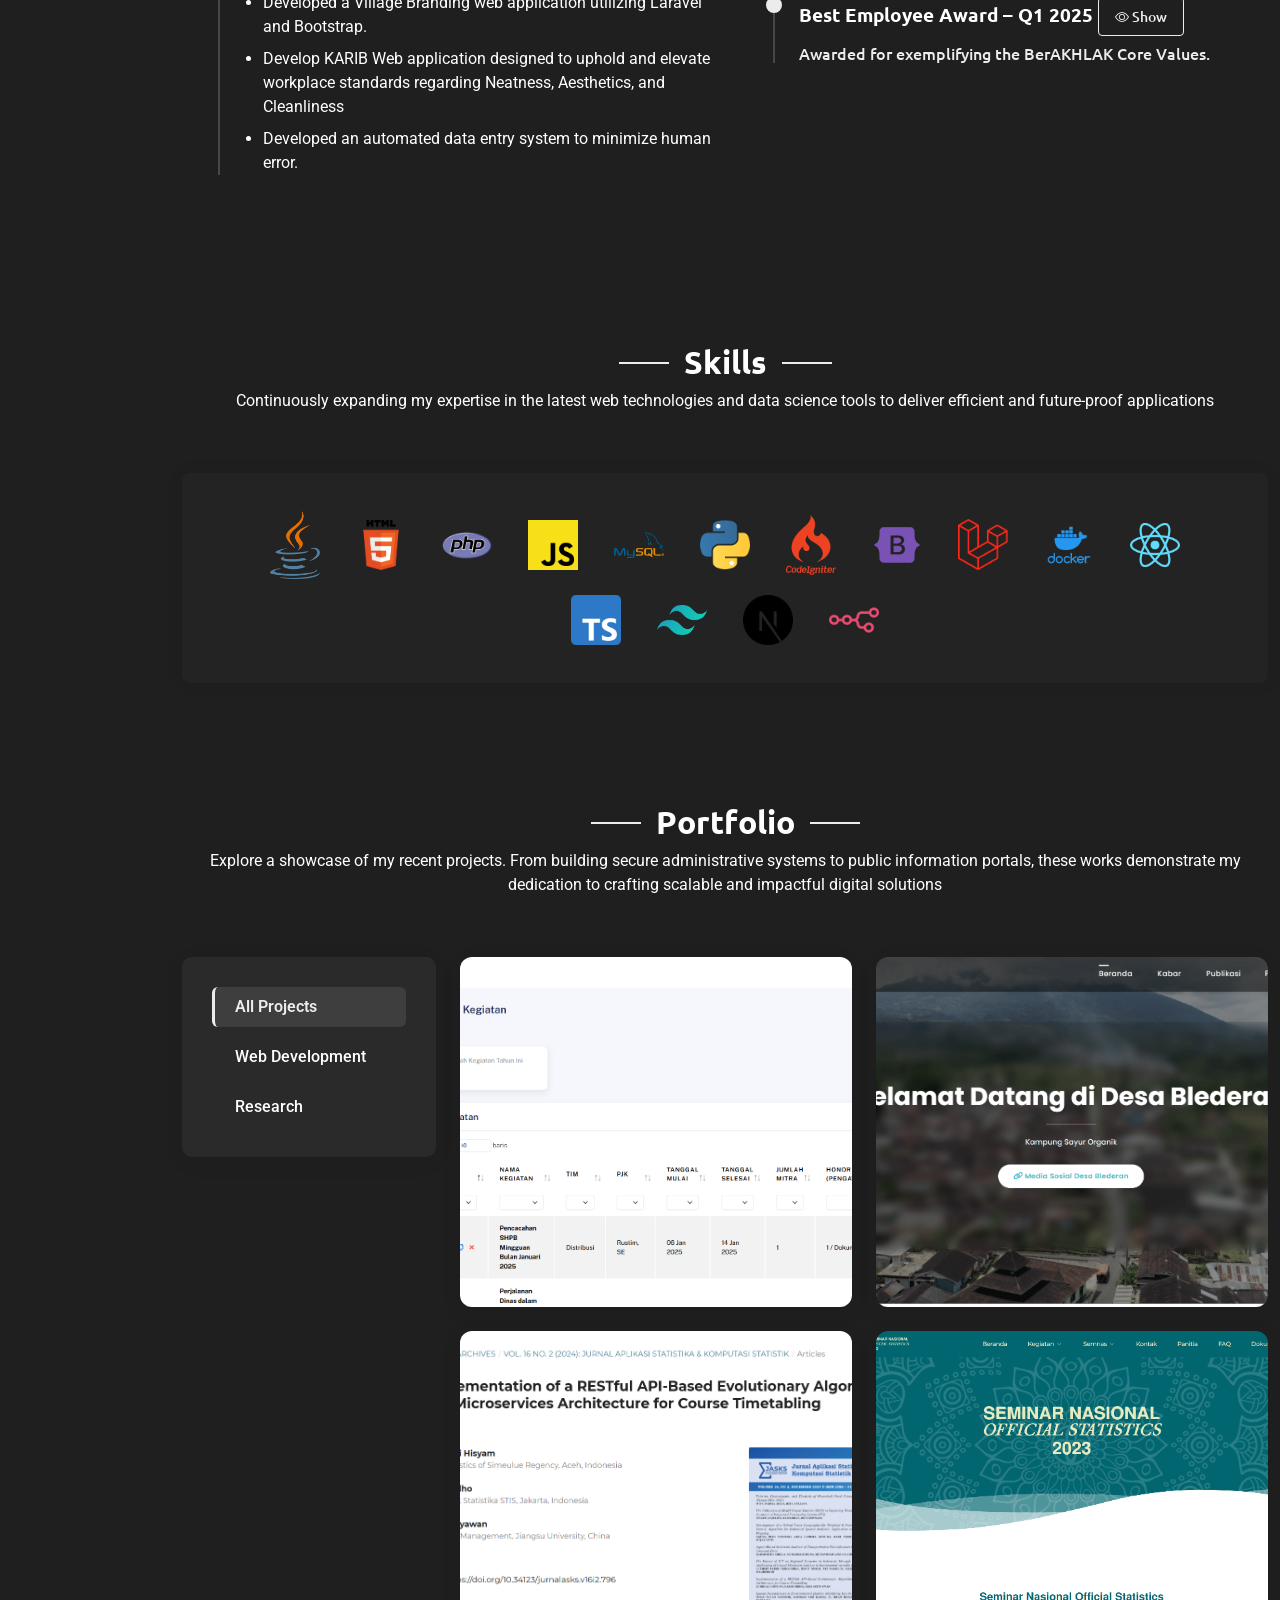
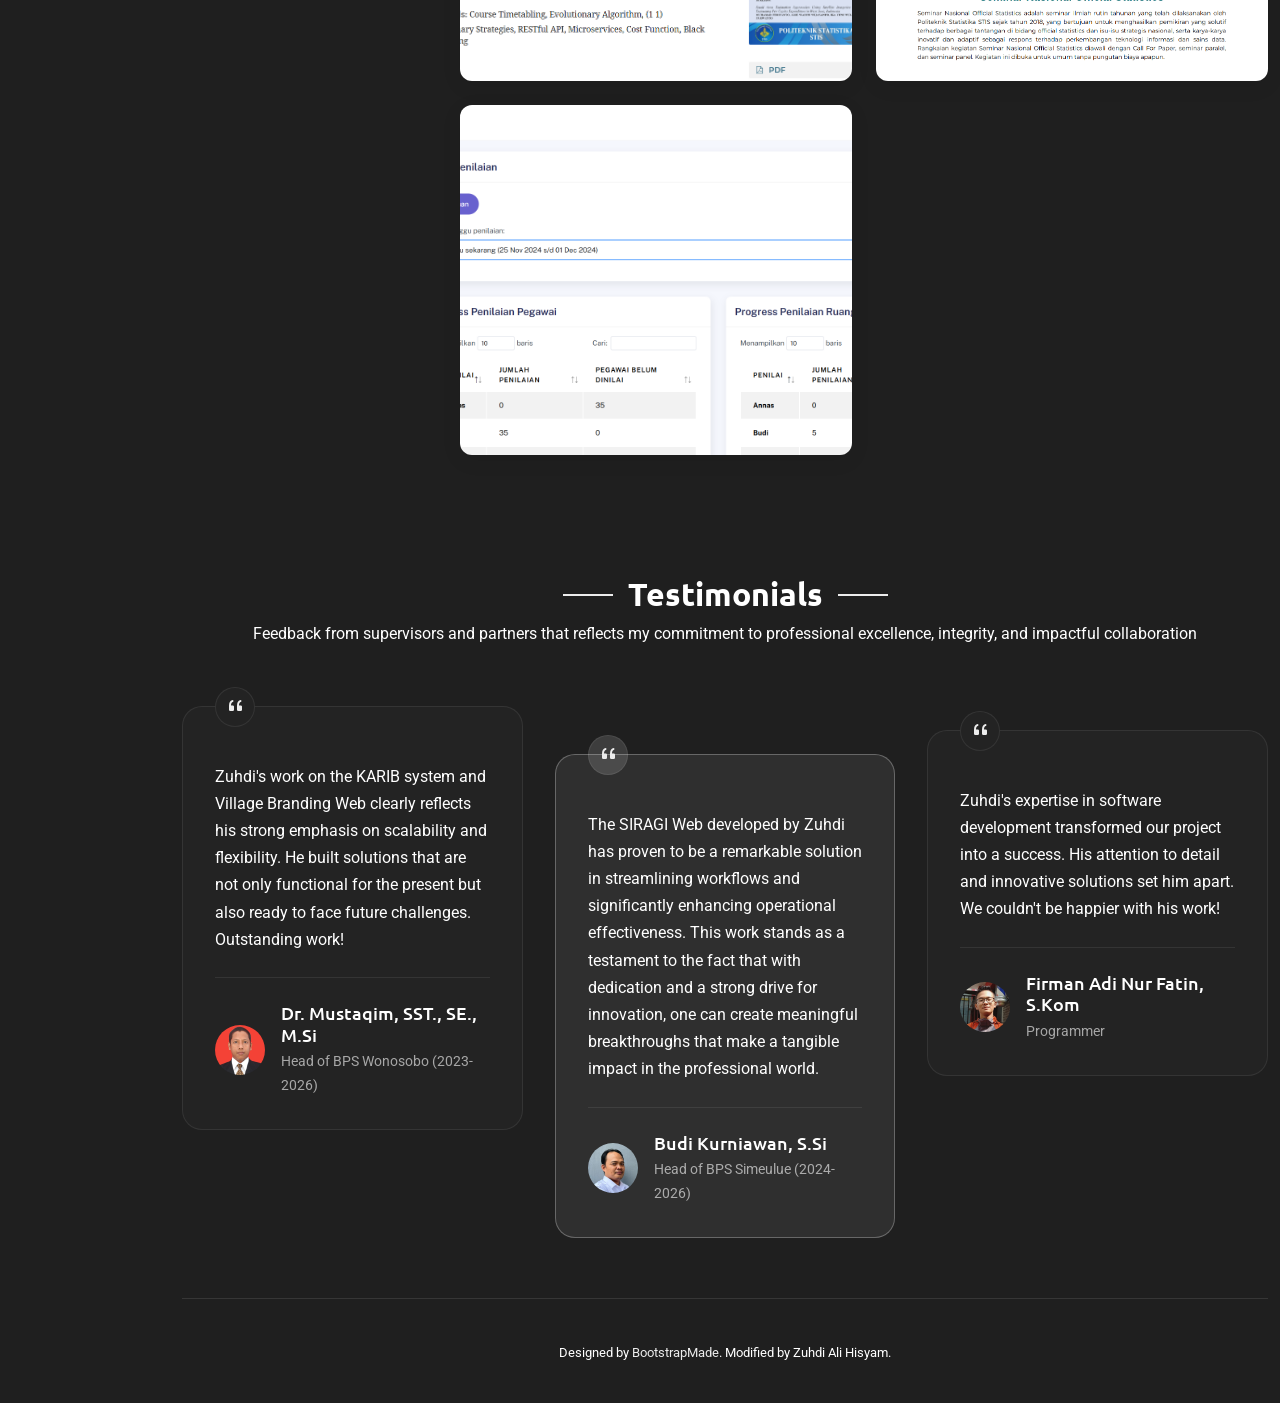
==== commit 285c2406: "delete email" ====
--- a/index.html
+++ b/index.html
@@ -205,13 +205,13 @@
                       target="_blank"
                       ><i class="bi bi-linkedin"></i
                     ></a>
-                    <a
+                    <!-- <a
                       href="https://mail.google.com/mail/?view=cm&fs=1&to=zuhdialhisyam@gmail.com"
                       class="gmail"
                       target="_blank"
                     >
                       <i class="bi bi-envelope"></i>
-                    </a>
+                    </a> -->
                     <a
                       href="https://www.facebook.com/profile.php?id=100008071667807"
                       target="_blank"
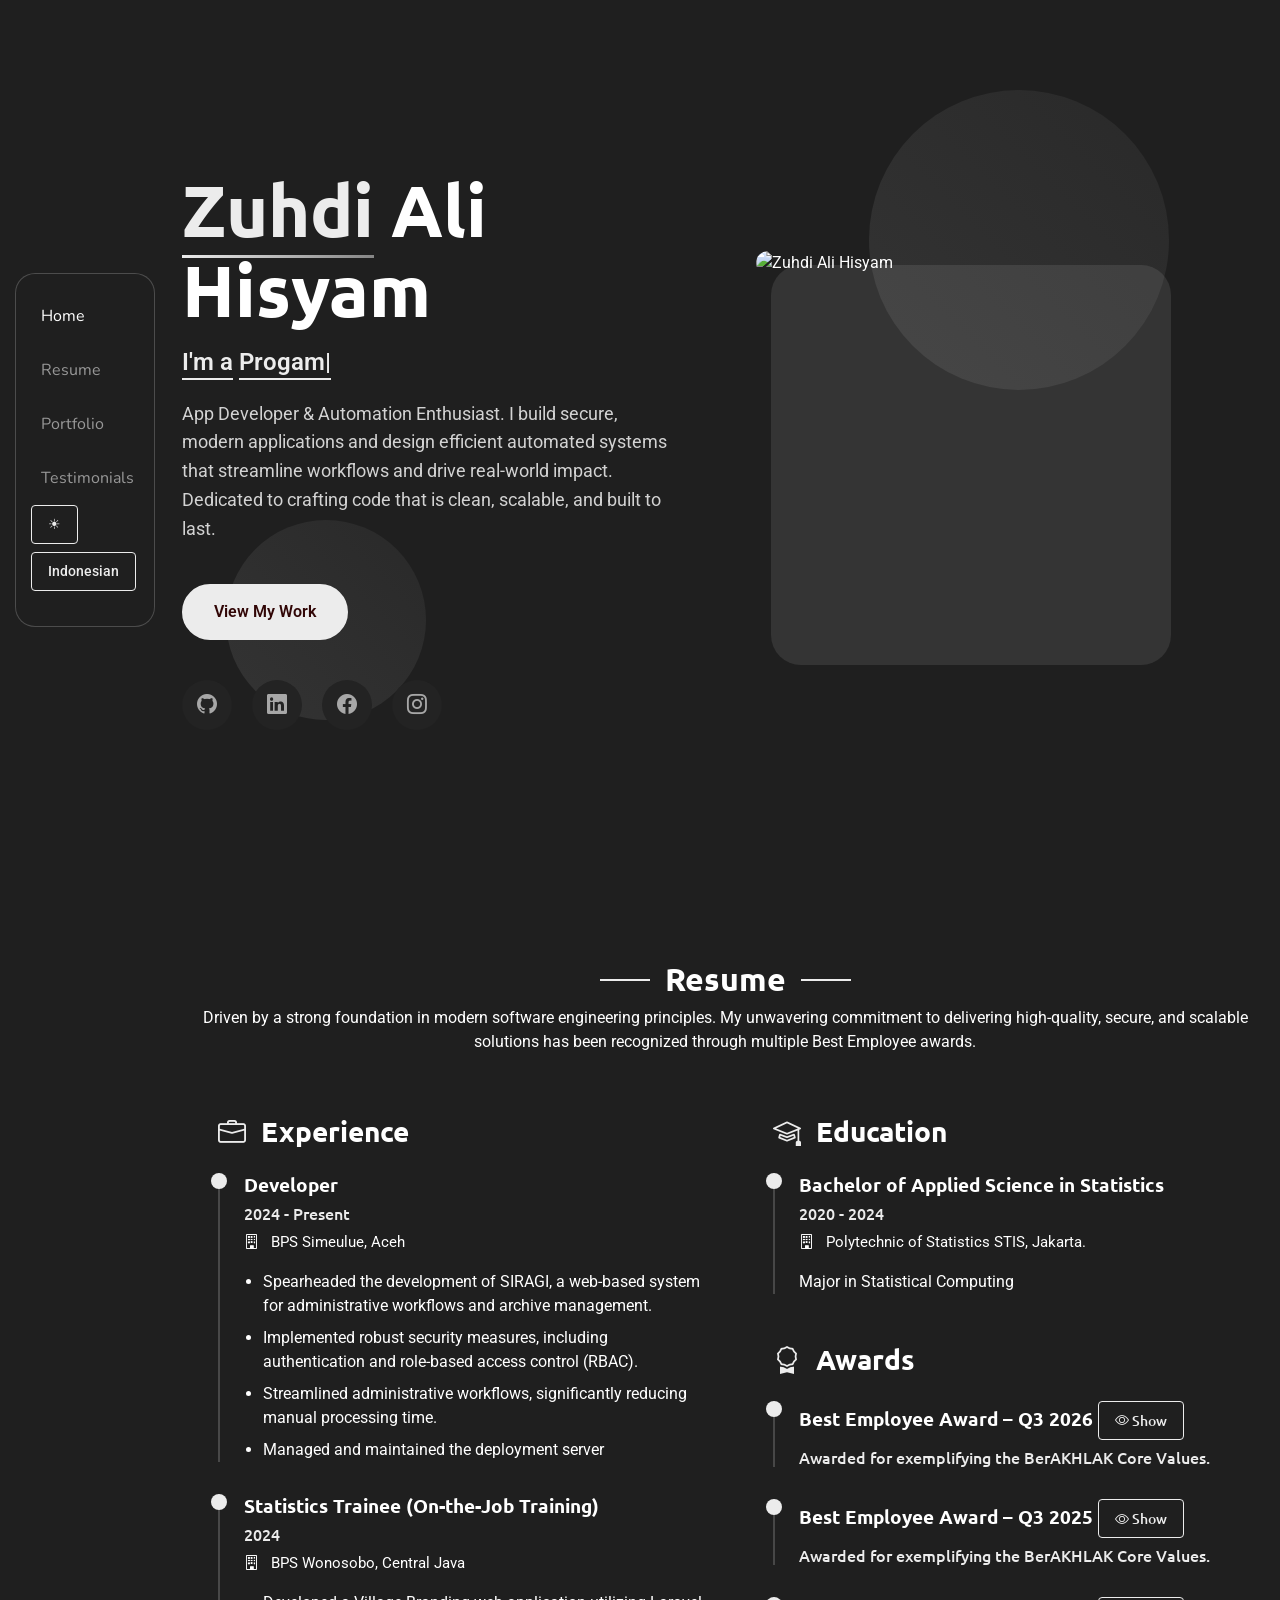
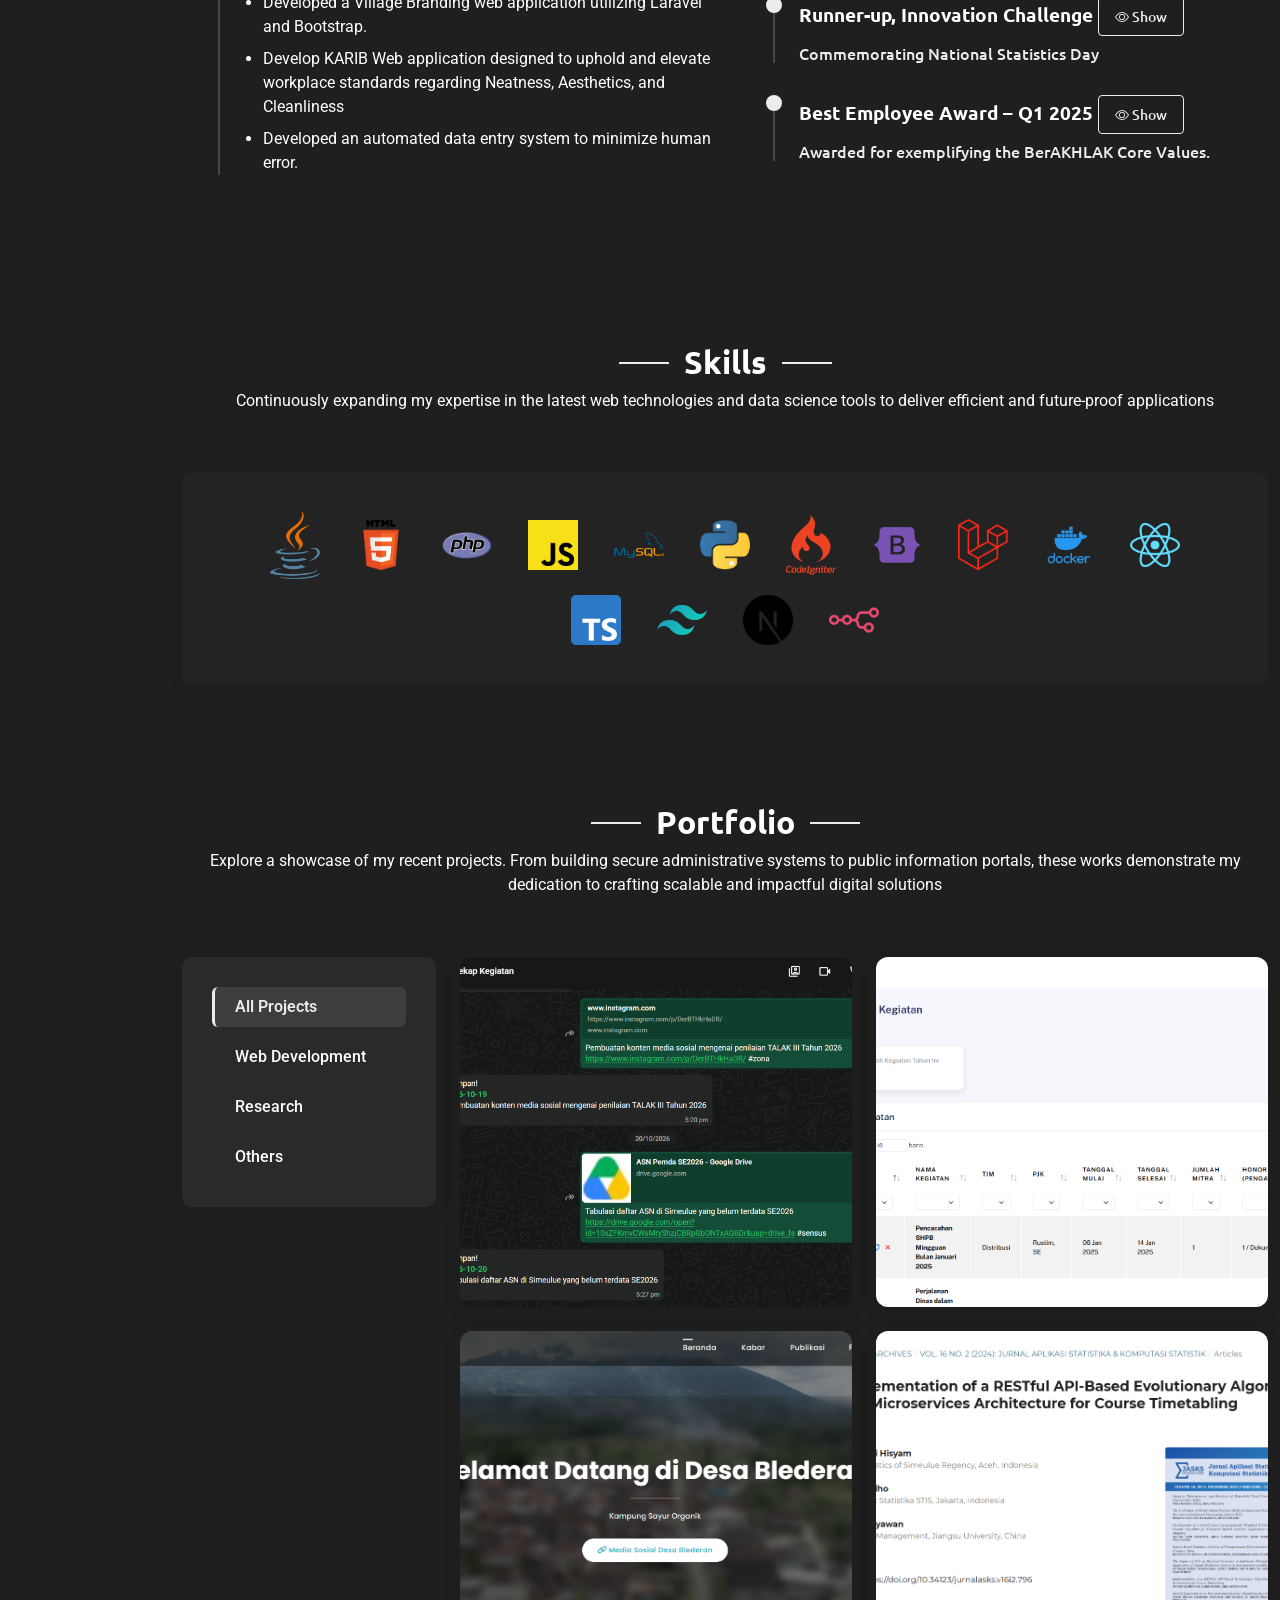
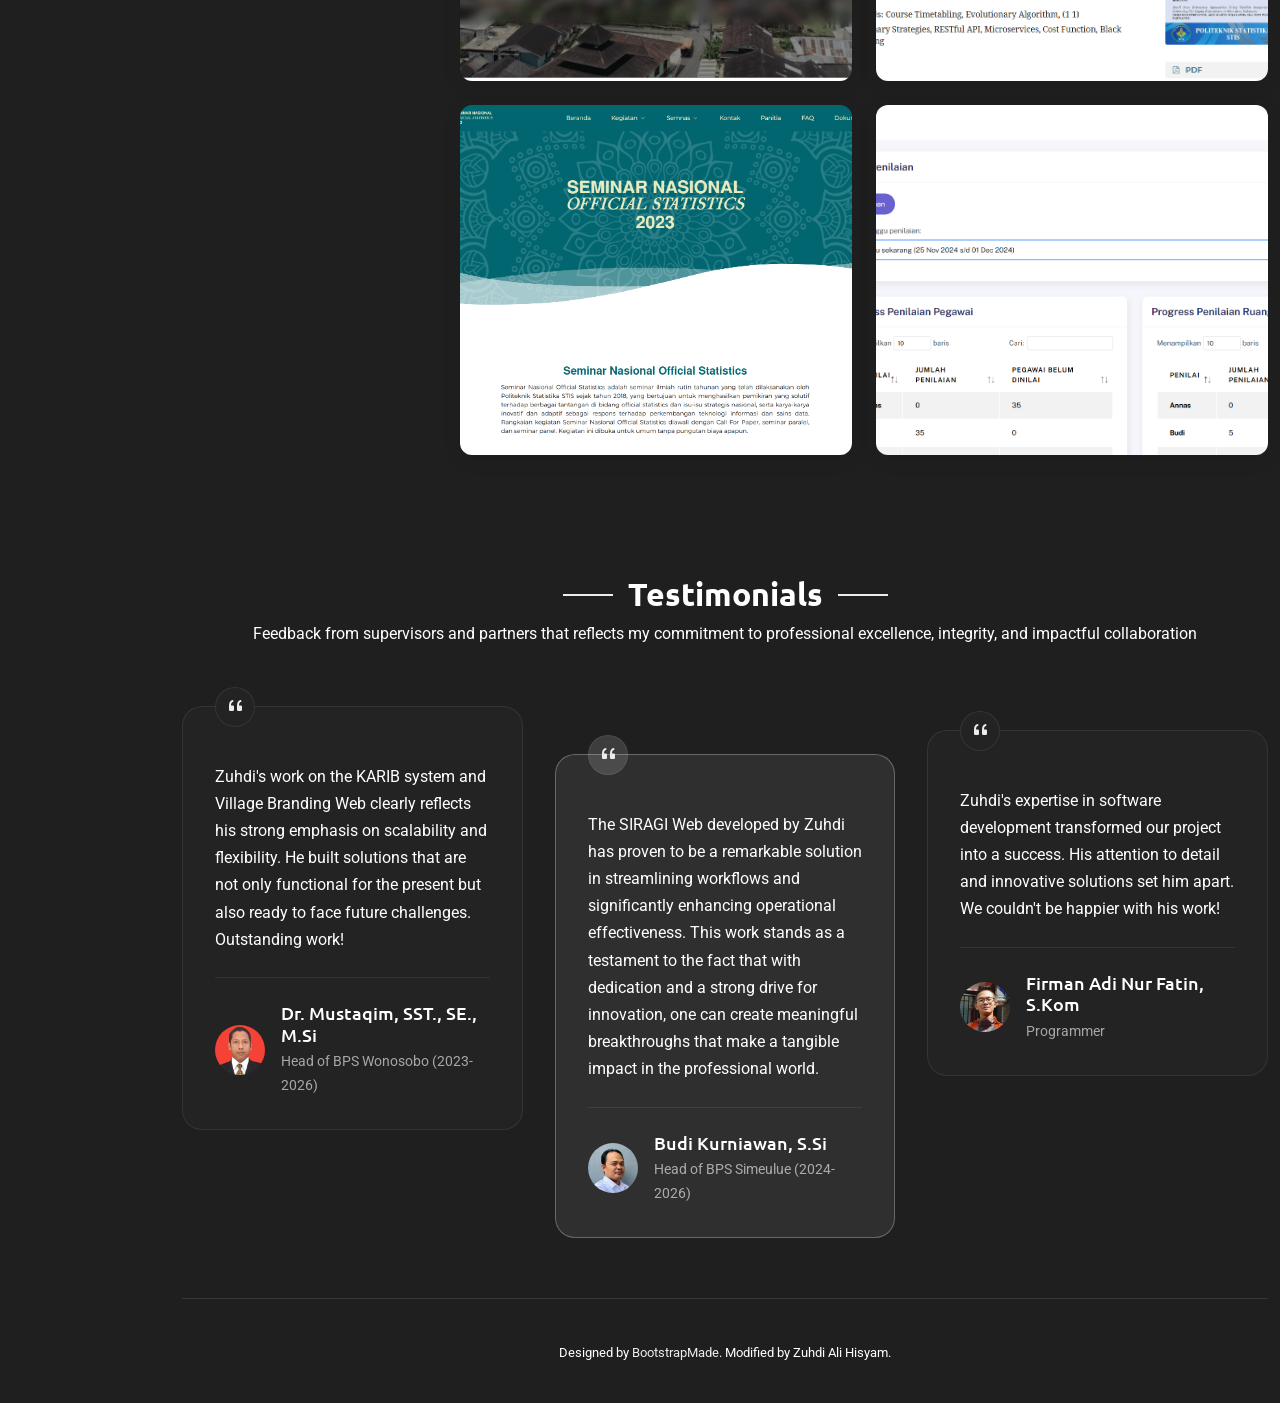
==== commit b8b3b5d1: "tambah informasi Talak 3.3 dan inovasi ASEK" ====
--- a/index.html
+++ b/index.html
@@ -193,7 +193,7 @@
                   </div>
 
                   <div
-                    class="social-links d-flex align-items-center justify-content-center flex-wrap"
+                    class="social-links d-flex align-items-center justify-content-center justify-content-lg-start flex-wrap"
                   >
                     <!-- <a href="#"><i class="bi bi-dribbble"></i></a> -->
                     <!-- <a href="#"><i class="bi bi-behance"></i></a> -->
@@ -368,6 +368,66 @@
                   <i class="bi bi-award me-2"></i>
                   <span data-i18n="awards">Awards</span>
                 </h3>
+                <div class="resume-item">
+                  <h4>
+                    <span data-i18n="best_employee_q3_2026"
+                      >Best Employee Award – Q3 2026</span
+                    >
+                    <button
+                      type="button"
+                      class="btn btn-private btn-sm"
+                      style="
+                        --bs-btn-padding-y: 0.25rem;
+                        --bs-btn-padding-x: 0.5rem;
+                        --bs-btn-font-size: 0.75rem;
+                      "
+                      data-bs-toggle="modal"
+                      data-bs-target="#TALAK33"
+                    >
+                      <i class="bi bi-eye"></i>
+                      <span data-i18n="show">Show</span>
+                    </button>
+                  </h4>
+                  <h5 data-i18n="awarded_berakhlak">
+                    Awarded for exemplifying the BerAKHLAK Core Values.
+                  </h5>
+                  <!-- Modal -->
+                  <div
+                    class="modal fade"
+                    id="TALAK33"
+                    tabindex="-1"
+                    aria-labelledby="TALAK33Label"
+                    aria-hidden="true"
+                  >
+                    <div class="modal-dialog">
+                      <div class="modal-content">
+                        <div class="modal-header">
+                          <h1
+                            class="modal-title fs-5 text-dark"
+                            id="TALAK33Label"
+                            data-i18n="best_employee_q3_2026"
+                          >
+                            Best Employee Award – Q3 2026
+                          </h1>
+                          <button
+                            type="button"
+                            class="btn-close"
+                            data-bs-dismiss="modal"
+                            aria-label="Close"
+                          ></button>
+                        </div>
+                        <div class="modal-body">
+                          <img
+                            src="assets/img/award/talak-3.3.jpg"
+                            alt="Award"
+                            class="award-img w-100"
+                            loading="lazy"
+                          />
+                        </div>
+                      </div>
+                    </div>
+                  </div>
+                </div>
 
                 <div class="resume-item">
                   <h4>
@@ -769,6 +829,9 @@
                     <li data-filter=".filter-research" data-i18n="research">
                       Research
                     </li>
+                    <li data-filter=".filter-others" data-i18n="others">
+                      Others
+                    </li>
                     <!-- <li data-filter=".filter-automotive" data-i18n="automotive">
                       Automotive
                     </li> 
@@ -778,6 +841,47 @@
                   </ul>
                 </div>
               </div>
+
+              <div class="col-lg-9">
+                <div
+                  class="row gy-4 portfolio-container isotope-container"
+                  data-aos="fade-up"
+                  data-aos-delay="200"
+                >
+                  <div
+                    class="col-lg-6 col-md-6 portfolio-item isotope-item filter-others"
+                  >
+                    <div class="portfolio-wrap">
+                      <img
+                        src="assets/img/portfolio/asek/asek-2.png"
+                        class="img-fluid"
+                        alt="Portfolio Image"
+                        loading="lazy"
+                      />
+                      <div class="portfolio-info">
+                        <div class="content">
+                          <span class="category" data-i18n="others">
+                            Others
+                          </span>
+                          <h4 class="text-white" data-i18n="asek">
+                            Asisten Perekap Kegiatan (ASEK)
+                          </h4>
+                          <div class="portfolio-links">
+                            <a
+                              href="assets/img/portfolio/asek/asek-2.png"
+                              class="glightbox"
+                              title="Asisten Perekap Kegiatan (ASEK)"
+                              ><i class="bi bi-plus-lg"></i
+                            ></a>
+                            <a href="detail-asek.html" title="More Details"
+                              ><i class="bi bi-arrow-right"></i
+                            ></a>
+                          </div>
+                        </div>
+                      </div>
+                    </div>
+                  </div>
+                  <!-- End Portfolio Item -->
 
               <div class="col-lg-9">
                 <div
@@ -1179,7 +1283,10 @@
           polytechnic_statistics: "Politeknik Statistika STIS, Jakarta.",
           major_statistical_computing: "Program Studi Komputasi Statistik",
           awards: "Penghargaan",
+          best_employee_q1_2025: "Penghargaan Karyawan Terbaik – Q1 2025",
           best_employee_q3_2025: "Penghargaan Karyawan Terbaik – Q3 2025",
+          best_employee_q3_2026: "Penghargaan Karyawan Terbaik – Q3 2026",
+
           awarded_berakhlak:
             "Diberikan atas penerapan Nilai-Nilai Inti BerAKHLAK.",
           runner_up_innovation_challenge: "Juara II, Lomba Inovasi",
@@ -1197,7 +1304,9 @@
             "Jelajahi kumpulan proyek terbaru saya. Mulai dari membangun sistem administratif yang aman hingga portal informasi publik, karya-karya ini mencerminkan dedikasi saya dalam menciptakan solusi digital yang skalabel dan berdampak nyata.",
           all_projects: "Semua Proyek",
           web_development: "Pengembangan Web",
+          others: "Lainnya",
           research: "Penelitian",
+          asek: "Asisten Perekap Kegiatan (ASEK)",
           siragi_web: "Web SIRAGI",
           village_branding_web: "Web Branding Desa",
           research_project:
@@ -1260,6 +1369,8 @@
           commemorating_national_statistics_day:
             "Commemorating National Statistics Day",
           best_employee_q1_2025: "Best Employee Award – Q1 2025",
+          best_employee_q3_2025: "Best Employee Award – Q3 2025",
+          best_employee_q3_2026: "Best Employee Award – Q3 2026",
           awarded_for_exemplifying_the_berakhlak_core_values:
             "Awarded for exemplifying the BerAKHLAK Core Values.",
           show: "Show",
@@ -1271,7 +1382,9 @@
             "Explore a showcase of my recent projects. From building secure administrative systems to public information portals, these works demonstrate my dedication to crafting scalable and impactful digital solutions",
           all_projects: "All Projects",
           web_development: "Web Development",
+          others: "Others",
           research: "Research",
+          asek: "Event Recording Assistant (ASEK)",
           siragi_web: "SIRAGI Web",
           village_branding_web: "Village Branding Web",
           research_project:
